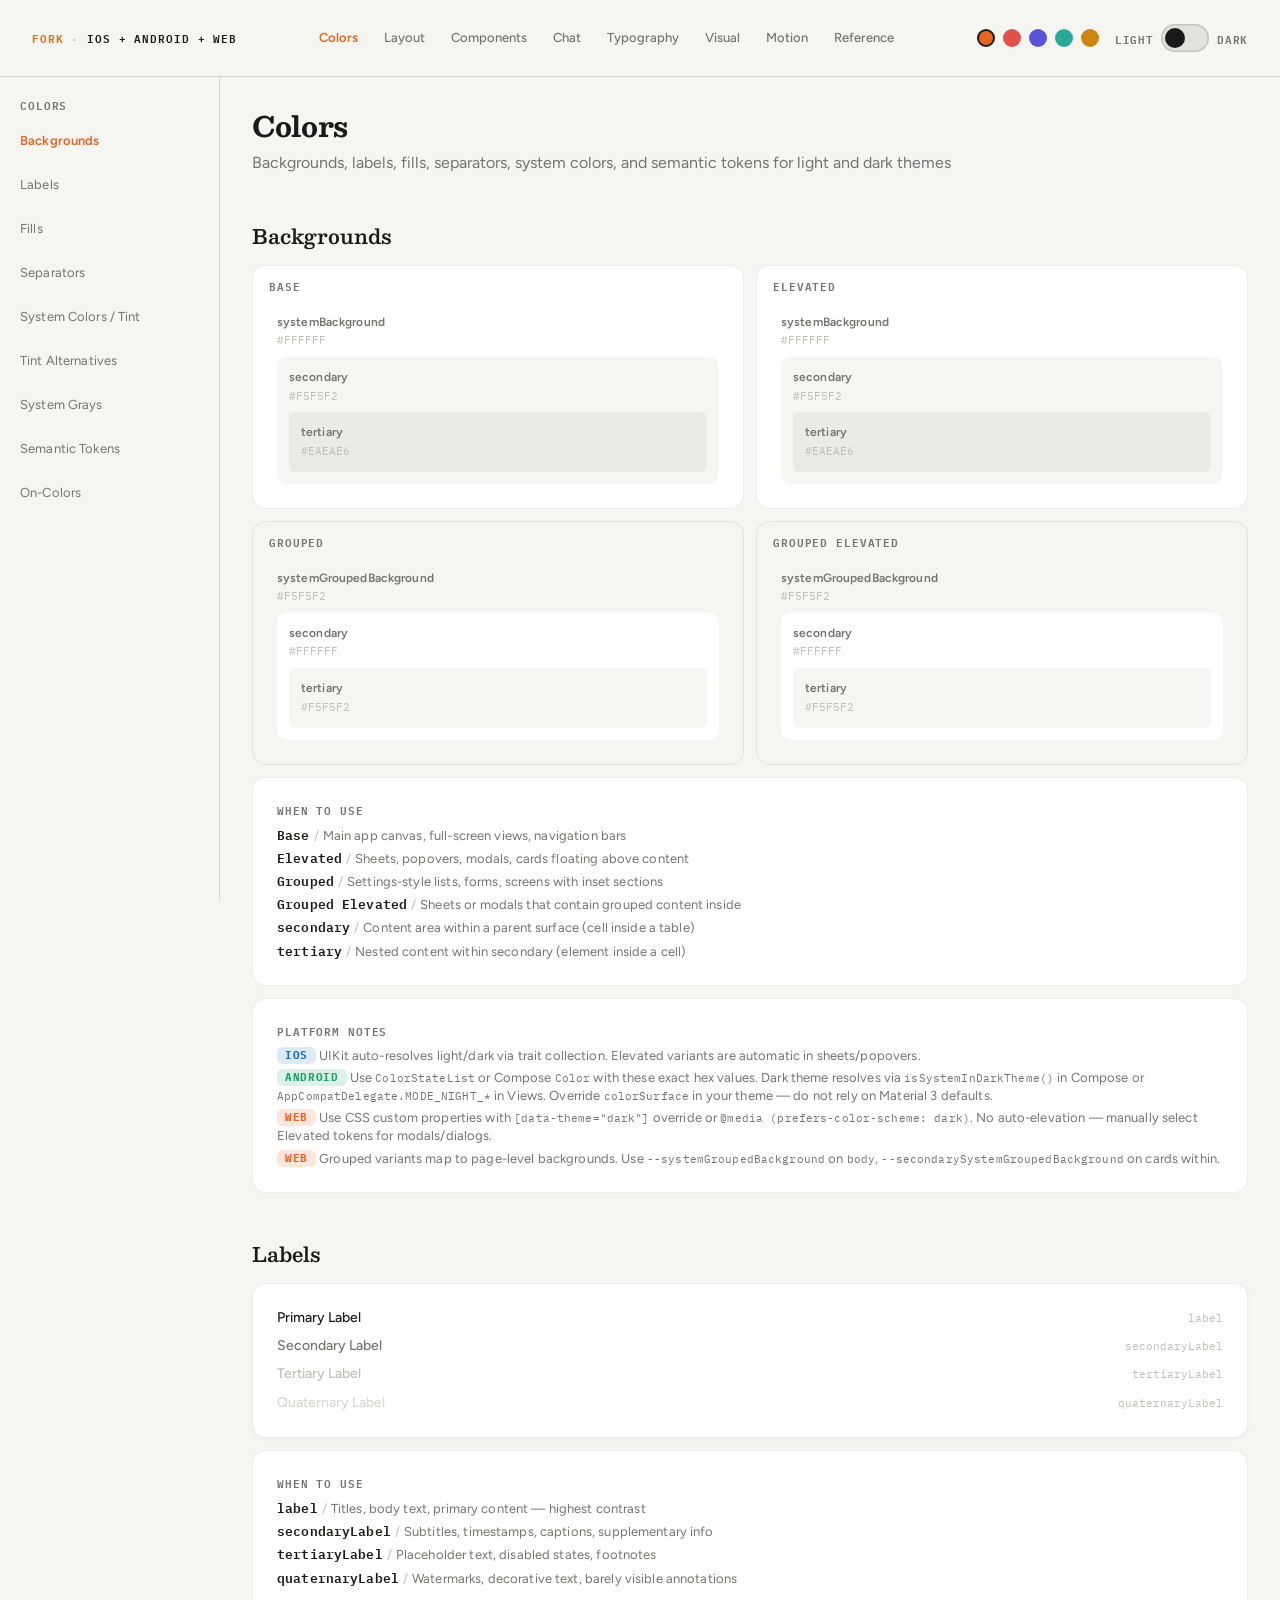
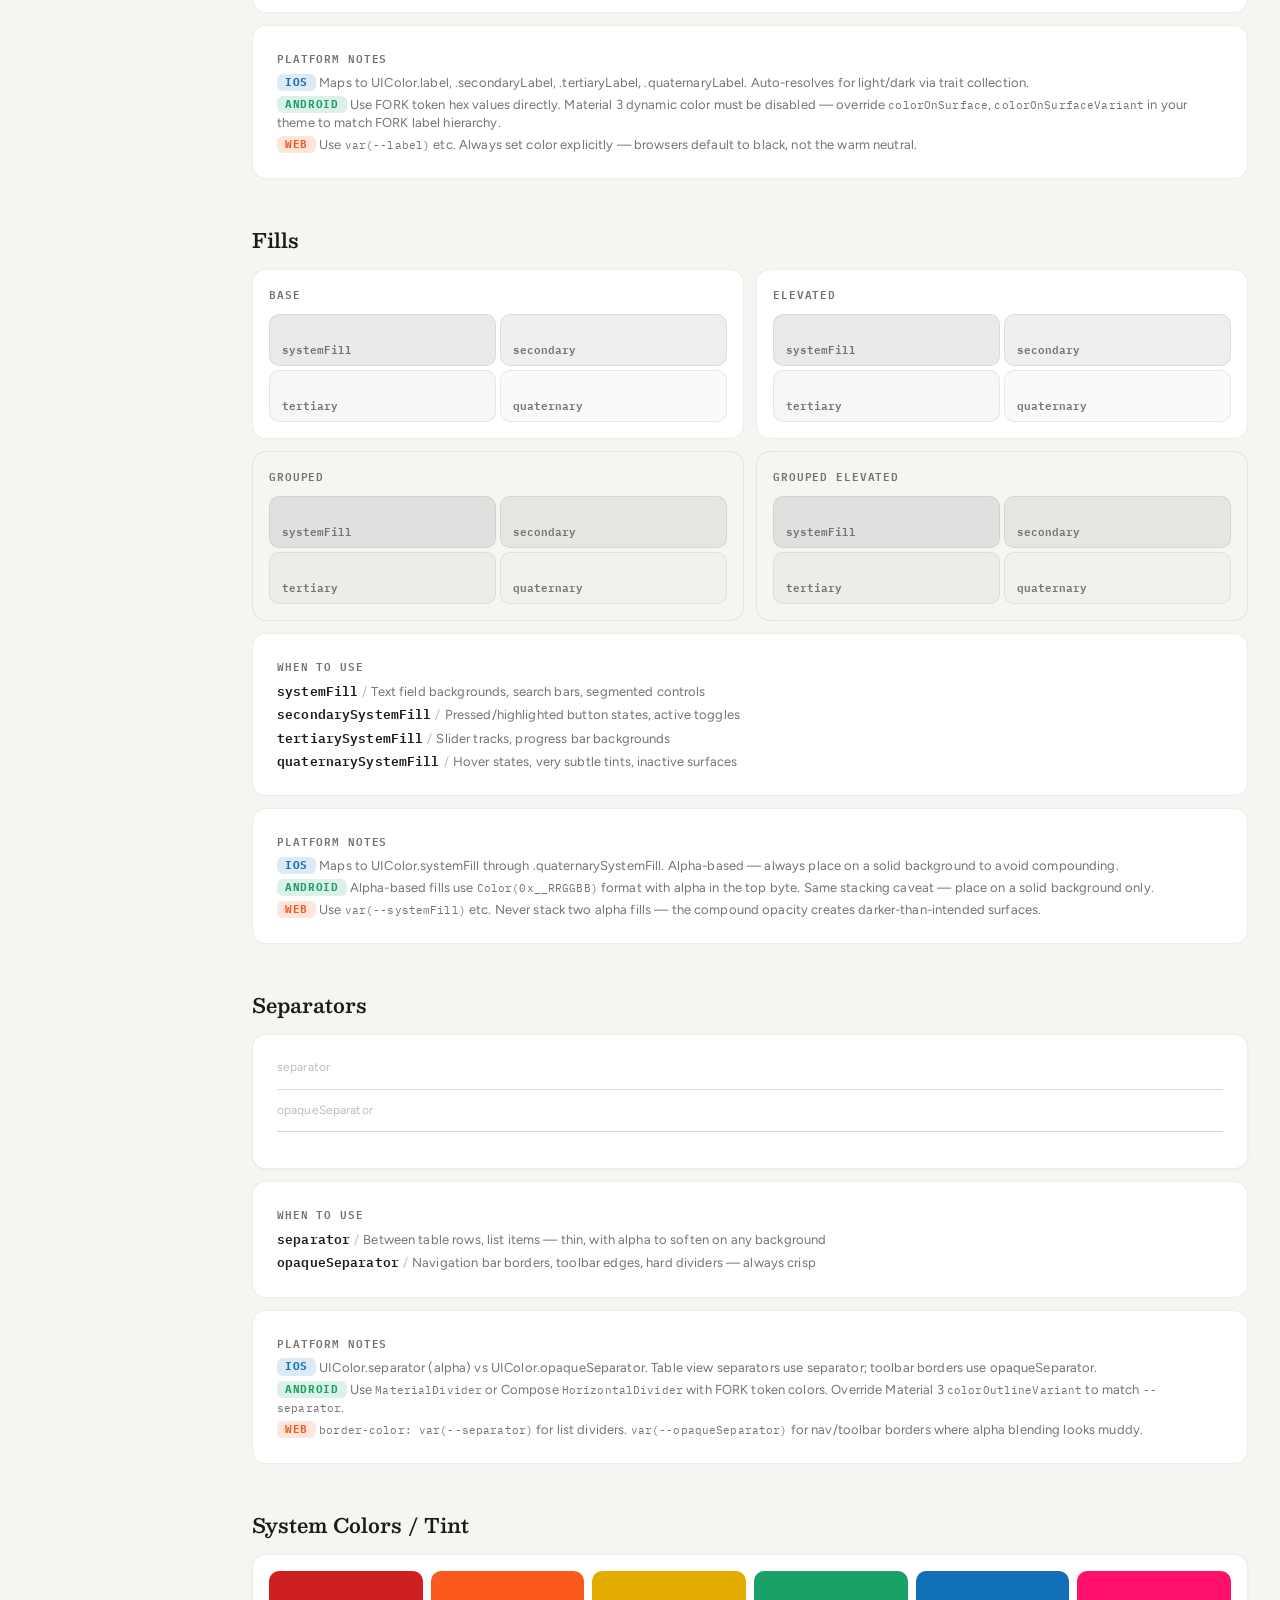
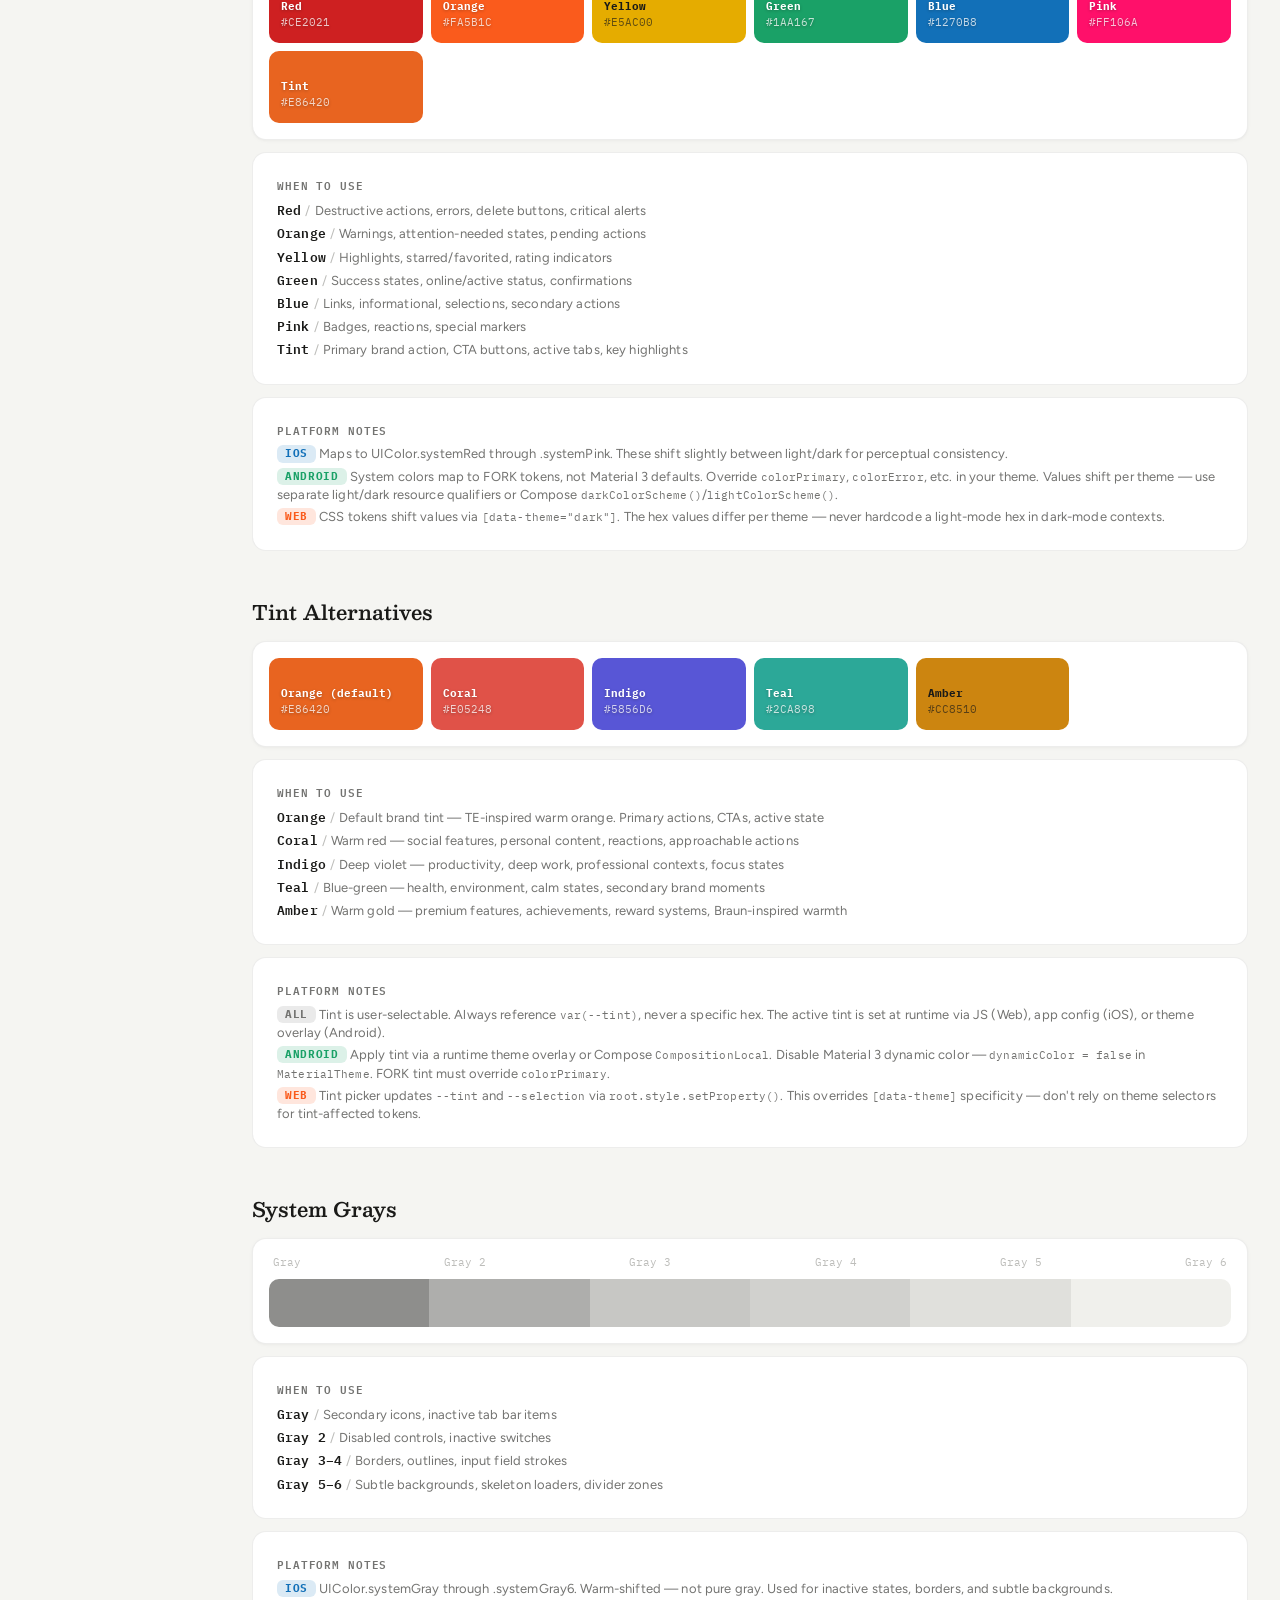
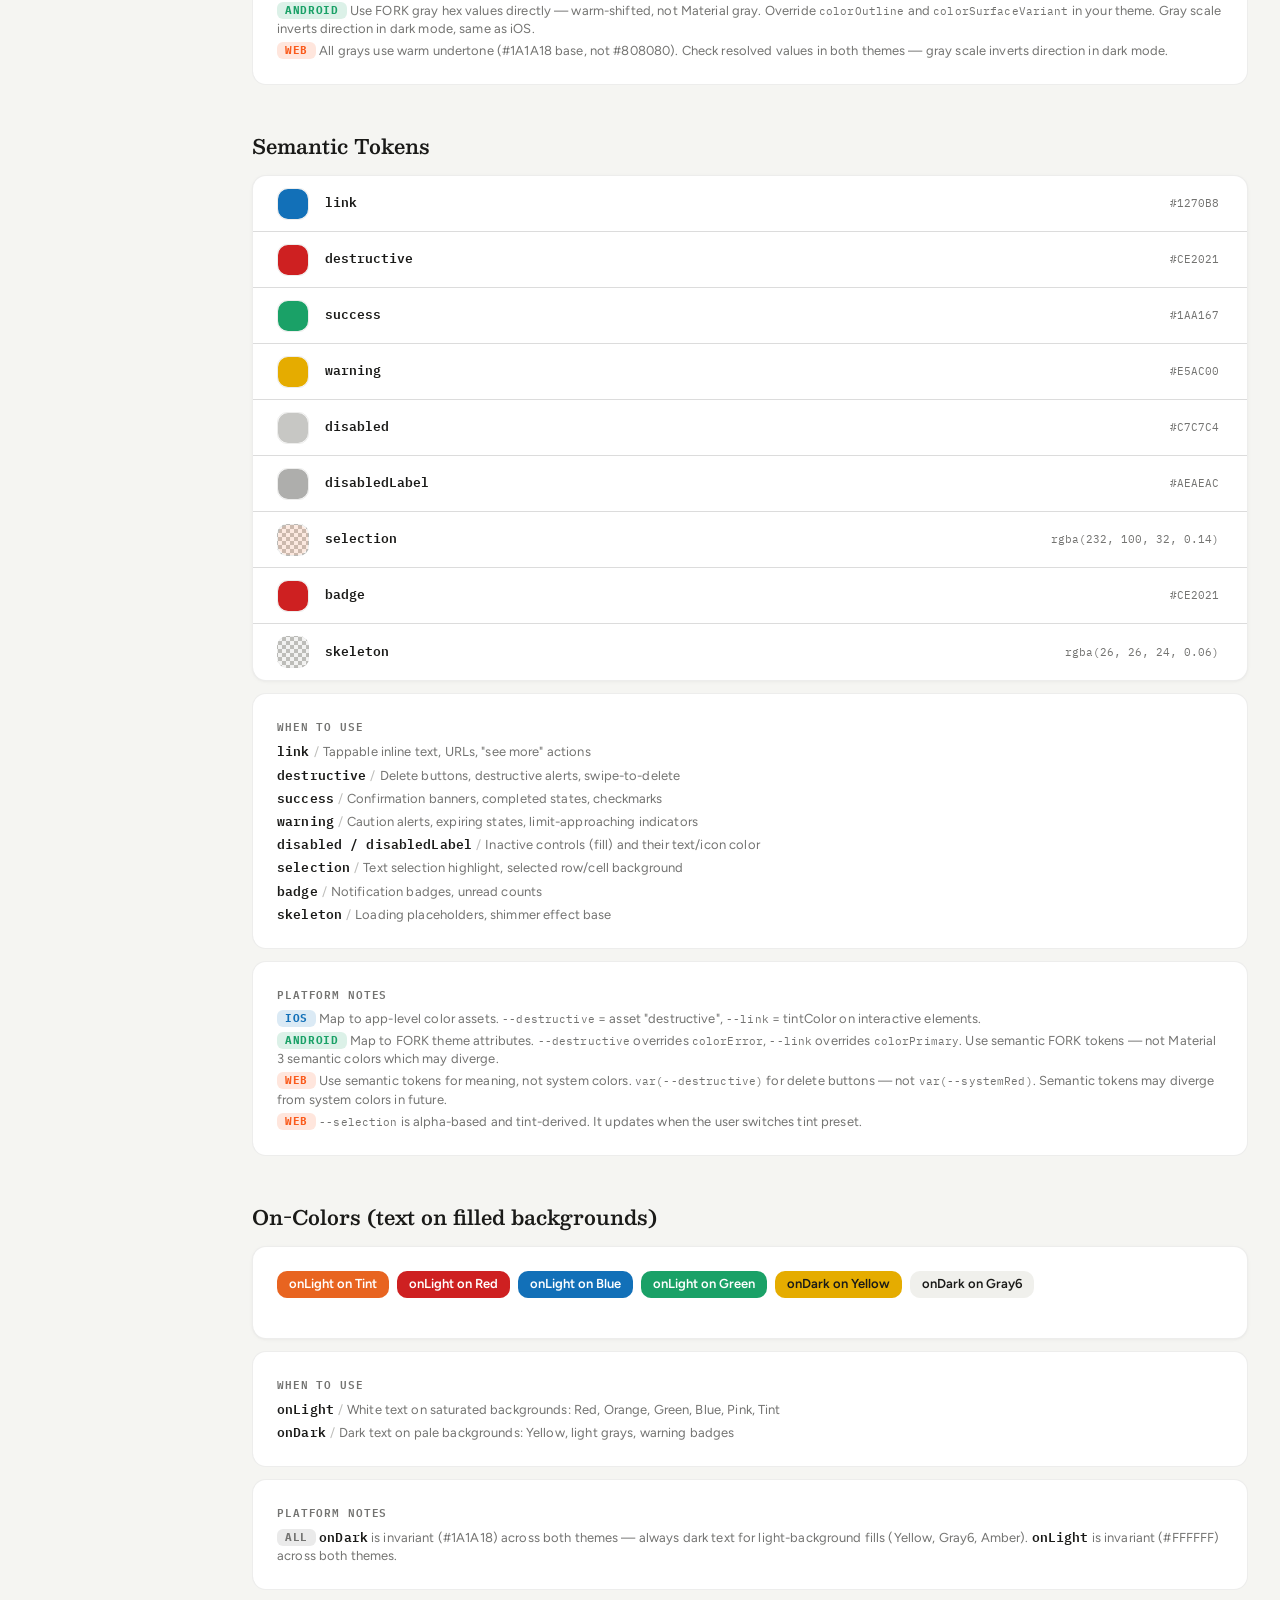
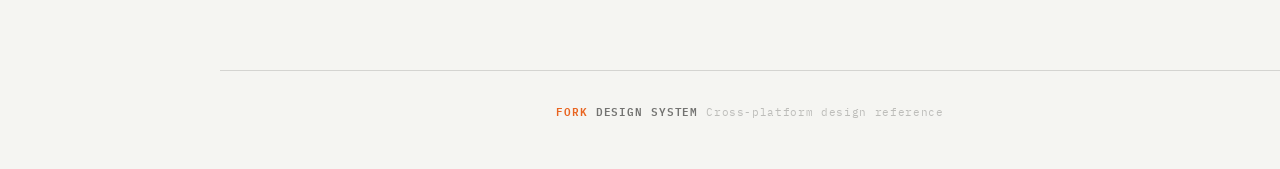
==== pages/colors.html @ ed12b9d3 "FORK Design System — initial commit with audit fixes Design system reference for iOS + Android + Web" ====
<!DOCTYPE html>
<html lang="en" data-theme="light">
<head>
<meta charset="UTF-8">
<meta name="viewport" content="width=device-width, initial-scale=1.0, viewport-fit=cover">
<title>Colors — FORK Design System</title>
<meta name="description" content="FORK design tokens: backgrounds, labels, fills, separators, system colors, tints, grays, semantic colors, and on-colors for iOS, Android, and Web.">
<meta name="theme-color" content="#F5F5F2" media="(prefers-color-scheme: light)">
<meta name="theme-color" content="#1A1A18" media="(prefers-color-scheme: dark)">
<link href="https://fonts.googleapis.com/css2?family=Besley:ital,wght@0,400..900;1,400..900&family=Figtree:ital,wght@0,300..700;1,300..700&family=IBM+Plex+Mono:wght@400;500;600;700&display=swap" rel="stylesheet">
<link rel="stylesheet" href="../styles.css">
<script>(function(){var t=localStorage.getItem('te-theme');if(!t){t=window.matchMedia('(prefers-color-scheme:dark)').matches?'dark':'light'}document.documentElement.setAttribute('data-theme',t)})()</script>
</head>
<body>

<a href="#main-content" class="skip-link">Skip to content</a>

<div class="header">
  <a href="../index.html" class="header-title"><span class="header-title-accent">FORK</span> <span class="header-dot">·</span> iOS + Android + Web</a>
  <nav class="top-nav" aria-label="Main navigation">
    <a class="top-nav-link active" href="colors.html" aria-current="page">Colors</a>
    <a class="top-nav-link" href="layout.html">Layout</a>
    <a class="top-nav-link" href="components.html">Components</a>
    <a class="top-nav-link" href="chat.html">Chat</a>
    <a class="top-nav-link" href="typography.html">Typography</a>
    <a class="top-nav-link" href="visual-direction.html">Visual</a>
    <a class="top-nav-link" href="motion.html">Motion</a>
    <a class="top-nav-link" href="reference.html">Reference</a>
  </nav>
  <div class="header-controls">
    <div class="tint-picker" id="tint-picker"></div>
    <button class="toggle" onclick="toggleTheme()" aria-label="Toggle theme">
      <span class="toggle-label">Light</span>
      <div class="toggle-track"></div>
      <span class="toggle-label">Dark</span>
    </button>
  </div>
</div>

<div class="page-layout">

<nav class="sidebar" id="sidebar" aria-label="Page sections">
  <div class="sidebar-group">
    <div class="sidebar-group-label">Colors</div>
    <a class="sidebar-link" href="#backgrounds">Backgrounds</a>
    <a class="sidebar-link" href="#labels">Labels</a>
    <a class="sidebar-link" href="#fills">Fills</a>
    <a class="sidebar-link" href="#separators">Separators</a>
    <a class="sidebar-link" href="#system-colors">System Colors / Tint</a>
    <a class="sidebar-link" href="#tint-alternatives">Tint Alternatives</a>
    <a class="sidebar-link" href="#system-grays">System Grays</a>
    <a class="sidebar-link" href="#semantic-tokens">Semantic Tokens</a>
    <a class="sidebar-link" href="#on-colors">On-Colors</a>
  </div>
</nav>

<div class="page-main">
<main class="container" id="main-content">

<h1 class="page-title">Colors</h1>
<p class="page-subtitle">Backgrounds, labels, fills, separators, system colors, and semantic tokens for light and dark themes</p>

  <!-- ════════════════════════════════════════ -->
  <!-- BACKGROUNDS                              -->
  <!-- ════════════════════════════════════════ -->
  <div class="section" id="backgrounds">
    <h2 class="section-title">Backgrounds</h2>
    <div class="context-grid">

      <!-- Base -->
      <div class="context-card" style="background: var(--systemBackground);">
        <div class="context-label">Base</div>
        <div class="context-layer" style="background: var(--systemBackground);">
          <div class="layer-label">systemBackground</div>
          <div class="layer-token" data-resolve="--systemBackground"></div>
          <div class="context-layer" style="background: var(--secondarySystemBackground);">
            <div class="layer-label">secondary</div>
            <div class="layer-token" data-resolve="--secondarySystemBackground"></div>
            <div class="context-layer" style="background: var(--tertiarySystemBackground);">
              <div class="layer-label">tertiary</div>
              <div class="layer-token" data-resolve="--tertiarySystemBackground"></div>
            </div>
          </div>
        </div>
      </div>

      <!-- Elevated -->
      <div class="context-card" style="background: var(--systemBackgroundElevated);">
        <div class="context-label">Elevated</div>
        <div class="context-layer" style="background: var(--systemBackgroundElevated);">
          <div class="layer-label">systemBackground</div>
          <div class="layer-token" data-resolve="--systemBackgroundElevated"></div>
          <div class="context-layer" style="background: var(--secondarySystemBackgroundElevated);">
            <div class="layer-label">secondary</div>
            <div class="layer-token" data-resolve="--secondarySystemBackgroundElevated"></div>
            <div class="context-layer" style="background: var(--tertiarySystemBackgroundElevated);">
              <div class="layer-label">tertiary</div>
              <div class="layer-token" data-resolve="--tertiarySystemBackgroundElevated"></div>
            </div>
          </div>
        </div>
      </div>

      <!-- Grouped -->
      <div class="context-card" style="background: var(--systemGroupedBackground);">
        <div class="context-label">Grouped</div>
        <div class="context-layer" style="background: var(--systemGroupedBackground);">
          <div class="layer-label">systemGroupedBackground</div>
          <div class="layer-token" data-resolve="--systemGroupedBackground"></div>
          <div class="context-layer" style="background: var(--secondarySystemGroupedBackground);">
            <div class="layer-label">secondary</div>
            <div class="layer-token" data-resolve="--secondarySystemGroupedBackground"></div>
            <div class="context-layer" style="background: var(--tertiarySystemGroupedBackground);">
              <div class="layer-label">tertiary</div>
              <div class="layer-token" data-resolve="--tertiarySystemGroupedBackground"></div>
            </div>
          </div>
        </div>
      </div>

      <!-- Grouped Elevated -->
      <div class="context-card" style="background: var(--systemGroupedBackgroundElevated);">
        <div class="context-label">Grouped Elevated</div>
        <div class="context-layer" style="background: var(--systemGroupedBackgroundElevated);">
          <div class="layer-label">systemGroupedBackground</div>
          <div class="layer-token" data-resolve="--systemGroupedBackgroundElevated"></div>
          <div class="context-layer" style="background: var(--secondarySystemGroupedBackgroundElevated);">
            <div class="layer-label">secondary</div>
            <div class="layer-token" data-resolve="--secondarySystemGroupedBackgroundElevated"></div>
            <div class="context-layer" style="background: var(--tertiarySystemGroupedBackgroundElevated);">
              <div class="layer-label">tertiary</div>
              <div class="layer-token" data-resolve="--tertiarySystemGroupedBackgroundElevated"></div>
            </div>
          </div>
        </div>
      </div>

    </div>
    <div class="usage">
      <div class="usage-title">When to use</div>
      <ul class="usage-list">
        <li><span class="token">Base</span><span class="dash">/</span>Main app canvas, full-screen views, navigation bars</li>
        <li><span class="token">Elevated</span><span class="dash">/</span>Sheets, popovers, modals, cards floating above content</li>
        <li><span class="token">Grouped</span><span class="dash">/</span>Settings-style lists, forms, screens with inset sections</li>
        <li><span class="token">Grouped Elevated</span><span class="dash">/</span>Sheets or modals that contain grouped content inside</li>
        <li><span class="token">secondary</span><span class="dash">/</span>Content area within a parent surface (cell inside a table)</li>
        <li><span class="token">tertiary</span><span class="dash">/</span>Nested content within secondary (element inside a cell)</li>
      </ul>
    </div>
    <div class="usage">
      <div class="usage-title">Platform notes</div>
      <ul class="usage-list">
        <li><span class="tag tag--ios">iOS</span> UIKit auto-resolves light/dark via trait collection. Elevated variants are automatic in sheets/popovers.</li>
        <li><span class="tag tag--android">Android</span> Use <code class="code-inline">ColorStateList</code> or Compose <code class="code-inline">Color</code> with these exact hex values. Dark theme resolves via <code class="code-inline">isSystemInDarkTheme()</code> in Compose or <code class="code-inline">AppCompatDelegate.MODE_NIGHT_*</code> in Views. Override <code class="code-inline">colorSurface</code> in your theme — do not rely on Material 3 defaults.</li>
        <li><span class="tag tag--web">Web</span> Use CSS custom properties with <code class="code-inline">[data-theme="dark"]</code> override or <code class="code-inline">@media (prefers-color-scheme: dark)</code>. No auto-elevation — manually select Elevated tokens for modals/dialogs.</li>
        <li><span class="tag tag--web">Web</span> Grouped variants map to page-level backgrounds. Use <code class="code-inline">--systemGroupedBackground</code> on <code class="code-inline">body</code>, <code class="code-inline">--secondarySystemGroupedBackground</code> on cards within.</li>
      </ul>
    </div>
  </div>

  <!-- ════════════════════════════════════════ -->
  <!-- LABELS                                   -->
  <!-- ════════════════════════════════════════ -->
  <div class="section" id="labels">
    <h2 class="section-title">Labels</h2>
    <div class="card">
      <div class="label-preview" style="background: var(--systemBackground);">
        <div class="label-sample">
          <span class="label-sample-text" style="color: var(--label);">Primary Label</span>
          <span class="label-sample-name">label</span>
        </div>
        <div class="label-sample">
          <span class="label-sample-text" style="color: var(--secondaryLabel);">Secondary Label</span>
          <span class="label-sample-name">secondaryLabel</span>
        </div>
        <div class="label-sample">
          <span class="label-sample-text" style="color: var(--tertiaryLabel);">Tertiary Label</span>
          <span class="label-sample-name">tertiaryLabel</span>
        </div>
        <div class="label-sample">
          <span class="label-sample-text" style="color: var(--quaternaryLabel);">Quaternary Label</span>
          <span class="label-sample-name">quaternaryLabel</span>
        </div>
      </div>
    </div>
    <div class="usage">
      <div class="usage-title">When to use</div>
      <ul class="usage-list">
        <li><span class="token">label</span><span class="dash">/</span>Titles, body text, primary content — highest contrast</li>
        <li><span class="token">secondaryLabel</span><span class="dash">/</span>Subtitles, timestamps, captions, supplementary info</li>
        <li><span class="token">tertiaryLabel</span><span class="dash">/</span>Placeholder text, disabled states, footnotes</li>
        <li><span class="token">quaternaryLabel</span><span class="dash">/</span>Watermarks, decorative text, barely visible annotations</li>
      </ul>
    </div>
    <div class="usage">
      <div class="usage-title">Platform notes</div>
      <ul class="usage-list">
        <li><span class="tag tag--ios">iOS</span> Maps to UIColor.label, .secondaryLabel, .tertiaryLabel, .quaternaryLabel. Auto-resolves for light/dark via trait collection.</li>
        <li><span class="tag tag--android">Android</span> Use FORK token hex values directly. Material 3 dynamic color must be disabled — override <code class="code-inline">colorOnSurface</code>, <code class="code-inline">colorOnSurfaceVariant</code> in your theme to match FORK label hierarchy.</li>
        <li><span class="tag tag--web">Web</span> Use <code class="code-inline">var(--label)</code> etc. Always set color explicitly — browsers default to black, not the warm neutral.</li>
      </ul>
    </div>
  </div>

  <!-- ════════════════════════════════════════ -->
  <!-- FILLS                                    -->
  <!-- ════════════════════════════════════════ -->
  <div class="section" id="fills">
    <h2 class="section-title">Fills</h2>
    <div class="fills-contexts">

      <!-- Base -->
      <div class="fills-context-card" style="background: var(--systemBackground);">
        <div class="fills-context-label">Base</div>
        <div class="fill-grid">
          <div class="fill-chip" style="background: var(--systemFill);"><div class="fill-chip-name">systemFill</div></div>
          <div class="fill-chip" style="background: var(--secondarySystemFill);"><div class="fill-chip-name">secondary</div></div>
          <div class="fill-chip" style="background: var(--tertiarySystemFill);"><div class="fill-chip-name">tertiary</div></div>
          <div class="fill-chip" style="background: var(--quaternarySystemFill);"><div class="fill-chip-name">quaternary</div></div>
        </div>
      </div>

      <!-- Elevated -->
      <div class="fills-context-card" style="background: var(--systemBackgroundElevated);">
        <div class="fills-context-label">Elevated</div>
        <div class="fill-grid">
          <div class="fill-chip" style="background: var(--systemFill);"><div class="fill-chip-name">systemFill</div></div>
          <div class="fill-chip" style="background: var(--secondarySystemFill);"><div class="fill-chip-name">secondary</div></div>
          <div class="fill-chip" style="background: var(--tertiarySystemFill);"><div class="fill-chip-name">tertiary</div></div>
          <div class="fill-chip" style="background: var(--quaternarySystemFill);"><div class="fill-chip-name">quaternary</div></div>
        </div>
      </div>

      <!-- Grouped -->
      <div class="fills-context-card" style="background: var(--systemGroupedBackground);">
        <div class="fills-context-label">Grouped</div>
        <div class="fill-grid">
          <div class="fill-chip" style="background: var(--systemFill);"><div class="fill-chip-name">systemFill</div></div>
          <div class="fill-chip" style="background: var(--secondarySystemFill);"><div class="fill-chip-name">secondary</div></div>
          <div class="fill-chip" style="background: var(--tertiarySystemFill);"><div class="fill-chip-name">tertiary</div></div>
          <div class="fill-chip" style="background: var(--quaternarySystemFill);"><div class="fill-chip-name">quaternary</div></div>
        </div>
      </div>

      <!-- Grouped Elevated -->
      <div class="fills-context-card" style="background: var(--systemGroupedBackgroundElevated);">
        <div class="fills-context-label">Grouped Elevated</div>
        <div class="fill-grid">
          <div class="fill-chip" style="background: var(--systemFill);"><div class="fill-chip-name">systemFill</div></div>
          <div class="fill-chip" style="background: var(--secondarySystemFill);"><div class="fill-chip-name">secondary</div></div>
          <div class="fill-chip" style="background: var(--tertiarySystemFill);"><div class="fill-chip-name">tertiary</div></div>
          <div class="fill-chip" style="background: var(--quaternarySystemFill);"><div class="fill-chip-name">quaternary</div></div>
        </div>
      </div>

    </div>
    <div class="usage">
      <div class="usage-title">When to use</div>
      <ul class="usage-list">
        <li><span class="token">systemFill</span><span class="dash">/</span>Text field backgrounds, search bars, segmented controls</li>
        <li><span class="token">secondarySystemFill</span><span class="dash">/</span>Pressed/highlighted button states, active toggles</li>
        <li><span class="token">tertiarySystemFill</span><span class="dash">/</span>Slider tracks, progress bar backgrounds</li>
        <li><span class="token">quaternarySystemFill</span><span class="dash">/</span>Hover states, very subtle tints, inactive surfaces</li>
      </ul>
    </div>
    <div class="usage">
      <div class="usage-title">Platform notes</div>
      <ul class="usage-list">
        <li><span class="tag tag--ios">iOS</span> Maps to UIColor.systemFill through .quaternarySystemFill. Alpha-based — always place on a solid background to avoid compounding.</li>
        <li><span class="tag tag--android">Android</span> Alpha-based fills use <code class="code-inline">Color(0x__RRGGBB)</code> format with alpha in the top byte. Same stacking caveat — place on a solid background only.</li>
        <li><span class="tag tag--web">Web</span> Use <code class="code-inline">var(--systemFill)</code> etc. Never stack two alpha fills — the compound opacity creates darker-than-intended surfaces.</li>
      </ul>
    </div>
  </div>

  <!-- ════════════════════════════════════════ -->
  <!-- SEPARATORS                               -->
  <!-- ════════════════════════════════════════ -->
  <div class="section" id="separators">
    <h2 class="section-title">Separators</h2>
    <div class="card">
      <div class="separator-preview" style="background: var(--systemBackground);">
        <div class="sep-label">separator</div>
        <hr class="sep-line" style="border-top-color: var(--separator);">
        <div class="sep-label" style="margin-top: var(--space12);">opaqueSeparator</div>
        <hr class="sep-line" style="border-top-color: var(--opaqueSeparator);">
      </div>
    </div>
    <div class="usage">
      <div class="usage-title">When to use</div>
      <ul class="usage-list">
        <li><span class="token">separator</span><span class="dash">/</span>Between table rows, list items — thin, with alpha to soften on any background</li>
        <li><span class="token">opaqueSeparator</span><span class="dash">/</span>Navigation bar borders, toolbar edges, hard dividers — always crisp</li>
      </ul>
    </div>
    <div class="usage">
      <div class="usage-title">Platform notes</div>
      <ul class="usage-list">
        <li><span class="tag tag--ios">iOS</span> UIColor.separator (alpha) vs UIColor.opaqueSeparator. Table view separators use separator; toolbar borders use opaqueSeparator.</li>
        <li><span class="tag tag--android">Android</span> Use <code class="code-inline">MaterialDivider</code> or Compose <code class="code-inline">HorizontalDivider</code> with FORK token colors. Override Material 3 <code class="code-inline">colorOutlineVariant</code> to match <code class="code-inline">--separator</code>.</li>
        <li><span class="tag tag--web">Web</span> <code class="code-inline">border-color: var(--separator)</code> for list dividers. <code class="code-inline">var(--opaqueSeparator)</code> for nav/toolbar borders where alpha blending looks muddy.</li>
      </ul>
    </div>
  </div>

  <!-- ════════════════════════════════════════ -->
  <!-- SYSTEM COLORS                            -->
  <!-- ════════════════════════════════════════ -->
  <div class="section" id="system-colors">
    <h2 class="section-title">System Colors / Tint</h2>
    <div class="card">
      <div class="color-grid">
        <div class="color-chip" style="background: var(--systemRed);" onclick="copyColor(this, '--systemRed')" tabindex="0" role="button" aria-label="Copy systemRed">
          <div class="color-chip-name">Red</div>
          <div class="color-chip-hex" data-resolve="--systemRed"></div>
        </div>
        <div class="color-chip" style="background: var(--systemOrange);" onclick="copyColor(this, '--systemOrange')" tabindex="0" role="button" aria-label="Copy systemOrange">
          <div class="color-chip-name">Orange</div>
          <div class="color-chip-hex" data-resolve="--systemOrange"></div>
        </div>
        <div class="color-chip color-chip--light-bg" style="background: var(--systemYellow);" onclick="copyColor(this, '--systemYellow')" tabindex="0" role="button" aria-label="Copy systemYellow">
          <div class="color-chip-name">Yellow</div>
          <div class="color-chip-hex" data-resolve="--systemYellow"></div>
        </div>
        <div class="color-chip" style="background: var(--systemGreen);" onclick="copyColor(this, '--systemGreen')" tabindex="0" role="button" aria-label="Copy systemGreen">
          <div class="color-chip-name">Green</div>
          <div class="color-chip-hex" data-resolve="--systemGreen"></div>
        </div>
        <div class="color-chip" style="background: var(--systemBlue);" onclick="copyColor(this, '--systemBlue')" tabindex="0" role="button" aria-label="Copy systemBlue">
          <div class="color-chip-name">Blue</div>
          <div class="color-chip-hex" data-resolve="--systemBlue"></div>
        </div>
        <div class="color-chip" style="background: var(--systemPink);" onclick="copyColor(this, '--systemPink')" tabindex="0" role="button" aria-label="Copy systemPink">
          <div class="color-chip-name">Pink</div>
          <div class="color-chip-hex" data-resolve="--systemPink"></div>
        </div>
        <div class="color-chip" style="background: var(--tint);" onclick="copyColor(this, '--tint')" tabindex="0" role="button" aria-label="Copy tint">
          <div class="color-chip-name">Tint</div>
          <div class="color-chip-hex" data-resolve="--tint"></div>
        </div>
      </div>
    </div>
    <div class="usage">
      <div class="usage-title">When to use</div>
      <ul class="usage-list">
        <li><span class="token">Red</span><span class="dash">/</span>Destructive actions, errors, delete buttons, critical alerts</li>
        <li><span class="token">Orange</span><span class="dash">/</span>Warnings, attention-needed states, pending actions</li>
        <li><span class="token">Yellow</span><span class="dash">/</span>Highlights, starred/favorited, rating indicators</li>
        <li><span class="token">Green</span><span class="dash">/</span>Success states, online/active status, confirmations</li>
        <li><span class="token">Blue</span><span class="dash">/</span>Links, informational, selections, secondary actions</li>
        <li><span class="token">Pink</span><span class="dash">/</span>Badges, reactions, special markers</li>
        <li><span class="token">Tint</span><span class="dash">/</span>Primary brand action, CTA buttons, active tabs, key highlights</li>
      </ul>
    </div>
    <div class="usage">
      <div class="usage-title">Platform notes</div>
      <ul class="usage-list">
        <li><span class="tag tag--ios">iOS</span> Maps to UIColor.systemRed through .systemPink. These shift slightly between light/dark for perceptual consistency.</li>
        <li><span class="tag tag--android">Android</span> System colors map to FORK tokens, not Material 3 defaults. Override <code class="code-inline">colorPrimary</code>, <code class="code-inline">colorError</code>, etc. in your theme. Values shift per theme — use separate light/dark resource qualifiers or Compose <code class="code-inline">darkColorScheme()</code>/<code class="code-inline">lightColorScheme()</code>.</li>
        <li><span class="tag tag--web">Web</span> CSS tokens shift values via <code class="code-inline">[data-theme="dark"]</code>. The hex values differ per theme — never hardcode a light-mode hex in dark-mode contexts.</li>
      </ul>
    </div>
  </div>

  <!-- ════════════════════════════════════════ -->
  <!-- TINT ALTERNATIVES                         -->
  <!-- ════════════════════════════════════════ -->
  <div class="section" id="tint-alternatives">
    <h2 class="section-title">Tint Alternatives</h2>
    <div class="card">
      <div class="color-grid">
        <div class="color-chip" style="background: var(--tint);" onclick="copyColor(this, '--tint')" tabindex="0" role="button" aria-label="Copy tint">
          <div class="color-chip-name">Orange (default)</div>
          <div class="color-chip-hex" data-resolve="--tint"></div>
        </div>
        <div class="color-chip" style="background: var(--tintCoral);" onclick="copyColor(this, '--tintCoral')" tabindex="0" role="button" aria-label="Copy tintCoral">
          <div class="color-chip-name">Coral</div>
          <div class="color-chip-hex" data-resolve="--tintCoral"></div>
        </div>
        <div class="color-chip" style="background: var(--tintIndigo);" onclick="copyColor(this, '--tintIndigo')" tabindex="0" role="button" aria-label="Copy tintIndigo">
          <div class="color-chip-name">Indigo</div>
          <div class="color-chip-hex" data-resolve="--tintIndigo"></div>
        </div>
        <div class="color-chip" style="background: var(--tintTeal);" onclick="copyColor(this, '--tintTeal')" tabindex="0" role="button" aria-label="Copy tintTeal">
          <div class="color-chip-name">Teal</div>
          <div class="color-chip-hex" data-resolve="--tintTeal"></div>
        </div>
        <div class="color-chip color-chip--light-bg" style="background: var(--tintAmber);" onclick="copyColor(this, '--tintAmber')" tabindex="0" role="button" aria-label="Copy tintAmber">
          <div class="color-chip-name">Amber</div>
          <div class="color-chip-hex" data-resolve="--tintAmber"></div>
        </div>
      </div>
    </div>
    <div class="usage">
      <div class="usage-title">When to use</div>
      <ul class="usage-list">
        <li><span class="token">Orange</span><span class="dash">/</span>Default brand tint — TE-inspired warm orange. Primary actions, CTAs, active state</li>
        <li><span class="token">Coral</span><span class="dash">/</span>Warm red — social features, personal content, reactions, approachable actions</li>
        <li><span class="token">Indigo</span><span class="dash">/</span>Deep violet — productivity, deep work, professional contexts, focus states</li>
        <li><span class="token">Teal</span><span class="dash">/</span>Blue-green — health, environment, calm states, secondary brand moments</li>
        <li><span class="token">Amber</span><span class="dash">/</span>Warm gold — premium features, achievements, reward systems, Braun-inspired warmth</li>
      </ul>
    </div>
    <div class="usage">
      <div class="usage-title">Platform notes</div>
      <ul class="usage-list">
        <li><span class="tag tag--all">All</span> Tint is user-selectable. Always reference <code class="code-inline">var(--tint)</code>, never a specific hex. The active tint is set at runtime via JS (Web), app config (iOS), or theme overlay (Android).</li>
        <li><span class="tag tag--android">Android</span> Apply tint via a runtime theme overlay or Compose <code class="code-inline">CompositionLocal</code>. Disable Material 3 dynamic color — <code class="code-inline">dynamicColor = false</code> in <code class="code-inline">MaterialTheme</code>. FORK tint must override <code class="code-inline">colorPrimary</code>.</li>
        <li><span class="tag tag--web">Web</span> Tint picker updates <code class="code-inline">--tint</code> and <code class="code-inline">--selection</code> via <code class="code-inline">root.style.setProperty()</code>. This overrides <code class="code-inline">[data-theme]</code> specificity — don't rely on theme selectors for tint-affected tokens.</li>
      </ul>
    </div>
  </div>

  <!-- ════════════════════════════════════════ -->
  <!-- GRAYS                                    -->
  <!-- ════════════════════════════════════════ -->
  <div class="section" id="system-grays">
    <h2 class="section-title">System Grays</h2>
    <div class="card">
      <div class="gray-labels">
        <span>Gray</span><span>Gray 2</span><span>Gray 3</span><span>Gray 4</span><span>Gray 5</span><span>Gray 6</span>
      </div>
      <div class="gray-strip">
        <div class="gray-strip-cell" style="background: var(--systemGray);" onclick="copyColor(this, '--systemGray')" tabindex="0" role="button" aria-label="Copy systemGray"><span data-resolve="--systemGray"></span></div>
        <div class="gray-strip-cell" style="background: var(--systemGray2);" onclick="copyColor(this, '--systemGray2')" tabindex="0" role="button" aria-label="Copy systemGray2"><span data-resolve="--systemGray2"></span></div>
        <div class="gray-strip-cell" style="background: var(--systemGray3);" onclick="copyColor(this, '--systemGray3')" tabindex="0" role="button" aria-label="Copy systemGray3"><span data-resolve="--systemGray3"></span></div>
        <div class="gray-strip-cell" style="background: var(--systemGray4);" onclick="copyColor(this, '--systemGray4')" tabindex="0" role="button" aria-label="Copy systemGray4"><span data-resolve="--systemGray4"></span></div>
        <div class="gray-strip-cell" style="background: var(--systemGray5);" onclick="copyColor(this, '--systemGray5')" tabindex="0" role="button" aria-label="Copy systemGray5"><span data-resolve="--systemGray5"></span></div>
        <div class="gray-strip-cell" style="background: var(--systemGray6);" onclick="copyColor(this, '--systemGray6')" tabindex="0" role="button" aria-label="Copy systemGray6"><span data-resolve="--systemGray6"></span></div>
      </div>
    </div>
    <div class="usage">
      <div class="usage-title">When to use</div>
      <ul class="usage-list">
        <li><span class="token">Gray</span><span class="dash">/</span>Secondary icons, inactive tab bar items</li>
        <li><span class="token">Gray 2</span><span class="dash">/</span>Disabled controls, inactive switches</li>
        <li><span class="token">Gray 3–4</span><span class="dash">/</span>Borders, outlines, input field strokes</li>
        <li><span class="token">Gray 5–6</span><span class="dash">/</span>Subtle backgrounds, skeleton loaders, divider zones</li>
      </ul>
    </div>
    <div class="usage">
      <div class="usage-title">Platform notes</div>
      <ul class="usage-list">
        <li><span class="tag tag--ios">iOS</span> UIColor.systemGray through .systemGray6. Warm-shifted — not pure gray. Used for inactive states, borders, and subtle backgrounds.</li>
        <li><span class="tag tag--android">Android</span> Use FORK gray hex values directly — warm-shifted, not Material gray. Override <code class="code-inline">colorOutline</code> and <code class="code-inline">colorSurfaceVariant</code> in your theme. Gray scale inverts direction in dark mode, same as iOS.</li>
        <li><span class="tag tag--web">Web</span> All grays use warm undertone (#1A1A18 base, not #808080). Check resolved values in both themes — gray scale inverts direction in dark mode.</li>
      </ul>
    </div>
  </div>

  <!-- ════════════════════════════════════════ -->
  <!-- SEMANTIC TOKENS                            -->
  <!-- ════════════════════════════════════════ -->
  <div class="section" id="semantic-tokens">
    <h2 class="section-title">Semantic Tokens</h2>
    <div class="card">
      <div class="swatch-row" onclick="copyColor(this, '--link')" tabindex="0" role="button" aria-label="Copy link">
        <div class="swatch-color"><div class="inner" style="background: var(--link);"></div></div>
        <div class="swatch-info"><span class="swatch-name">link</span><span class="swatch-value" data-resolve="--link"></span></div>
      </div>
      <div class="swatch-row" onclick="copyColor(this, '--destructive')" tabindex="0" role="button" aria-label="Copy destructive">
        <div class="swatch-color"><div class="inner" style="background: var(--destructive);"></div></div>
        <div class="swatch-info"><span class="swatch-name">destructive</span><span class="swatch-value" data-resolve="--destructive"></span></div>
      </div>
      <div class="swatch-row" onclick="copyColor(this, '--success')" tabindex="0" role="button" aria-label="Copy success">
        <div class="swatch-color"><div class="inner" style="background: var(--success);"></div></div>
        <div class="swatch-info"><span class="swatch-name">success</span><span class="swatch-value" data-resolve="--success"></span></div>
      </div>
      <div class="swatch-row" onclick="copyColor(this, '--warning')" tabindex="0" role="button" aria-label="Copy warning">
        <div class="swatch-color"><div class="inner" style="background: var(--warning);"></div></div>
        <div class="swatch-info"><span class="swatch-name">warning</span><span class="swatch-value" data-resolve="--warning"></span></div>
      </div>
      <div class="swatch-row" onclick="copyColor(this, '--disabled')" tabindex="0" role="button" aria-label="Copy disabled">
        <div class="swatch-color"><div class="inner" style="background: var(--disabled);"></div></div>
        <div class="swatch-info"><span class="swatch-name">disabled</span><span class="swatch-value" data-resolve="--disabled"></span></div>
      </div>
      <div class="swatch-row" onclick="copyColor(this, '--disabledLabel')" tabindex="0" role="button" aria-label="Copy disabledLabel">
        <div class="swatch-color"><div class="inner" style="background: var(--disabledLabel);"></div></div>
        <div class="swatch-info"><span class="swatch-name">disabledLabel</span><span class="swatch-value" data-resolve="--disabledLabel"></span></div>
      </div>
      <div class="swatch-row" onclick="copyColor(this, '--selection')" tabindex="0" role="button" aria-label="Copy selection">
        <div class="swatch-color checkerboard"><div class="inner" style="background: var(--selection);"></div></div>
        <div class="swatch-info"><span class="swatch-name">selection</span><span class="swatch-value" data-resolve="--selection"></span></div>
      </div>
      <div class="swatch-row" onclick="copyColor(this, '--badge')" tabindex="0" role="button" aria-label="Copy badge">
        <div class="swatch-color"><div class="inner" style="background: var(--badge);"></div></div>
        <div class="swatch-info"><span class="swatch-name">badge</span><span class="swatch-value" data-resolve="--badge"></span></div>
      </div>
      <div class="swatch-row" onclick="copyColor(this, '--skeleton')" tabindex="0" role="button" aria-label="Copy skeleton">
        <div class="swatch-color checkerboard"><div class="inner" style="background: var(--skeleton);"></div></div>
        <div class="swatch-info"><span class="swatch-name">skeleton</span><span class="swatch-value" data-resolve="--skeleton"></span></div>
      </div>
    </div>
    <div class="usage">
      <div class="usage-title">When to use</div>
      <ul class="usage-list">
        <li><span class="token">link</span><span class="dash">/</span>Tappable inline text, URLs, "see more" actions</li>
        <li><span class="token">destructive</span><span class="dash">/</span>Delete buttons, destructive alerts, swipe-to-delete</li>
        <li><span class="token">success</span><span class="dash">/</span>Confirmation banners, completed states, checkmarks</li>
        <li><span class="token">warning</span><span class="dash">/</span>Caution alerts, expiring states, limit-approaching indicators</li>
        <li><span class="token">disabled / disabledLabel</span><span class="dash">/</span>Inactive controls (fill) and their text/icon color</li>
        <li><span class="token">selection</span><span class="dash">/</span>Text selection highlight, selected row/cell background</li>
        <li><span class="token">badge</span><span class="dash">/</span>Notification badges, unread counts</li>
        <li><span class="token">skeleton</span><span class="dash">/</span>Loading placeholders, shimmer effect base</li>
      </ul>
    </div>
    <div class="usage">
      <div class="usage-title">Platform notes</div>
      <ul class="usage-list">
        <li><span class="tag tag--ios">iOS</span> Map to app-level color assets. <code class="code-inline">--destructive</code> = asset "destructive", <code class="code-inline">--link</code> = tintColor on interactive elements.</li>
        <li><span class="tag tag--android">Android</span> Map to FORK theme attributes. <code class="code-inline">--destructive</code> overrides <code class="code-inline">colorError</code>, <code class="code-inline">--link</code> overrides <code class="code-inline">colorPrimary</code>. Use semantic FORK tokens — not Material 3 semantic colors which may diverge.</li>
        <li><span class="tag tag--web">Web</span> Use semantic tokens for meaning, not system colors. <code class="code-inline">var(--destructive)</code> for delete buttons — not <code class="code-inline">var(--systemRed)</code>. Semantic tokens may diverge from system colors in future.</li>
        <li><span class="tag tag--web">Web</span> <code class="code-inline">--selection</code> is alpha-based and tint-derived. It updates when the user switches tint preset.</li>
      </ul>
    </div>
  </div>

  <!-- ════════════════════════════════════════ -->
  <!-- ON-COLORS                                 -->
  <!-- ════════════════════════════════════════ -->
  <div class="section" id="on-colors">
    <h2 class="section-title">On-Colors (text on filled backgrounds)</h2>
    <div class="card card--padded">
      <div class="on-color-grid">
        <div class="on-color-chip" style="background: var(--tint); color: var(--onLight);">onLight on Tint</div>
        <div class="on-color-chip" style="background: var(--systemRed); color: var(--onLight);">onLight on Red</div>
        <div class="on-color-chip" style="background: var(--systemBlue); color: var(--onLight);">onLight on Blue</div>
        <div class="on-color-chip" style="background: var(--systemGreen); color: var(--onLight);">onLight on Green</div>
        <div class="on-color-chip" style="background: var(--systemYellow); color: var(--onDark);">onDark on Yellow</div>
        <div class="on-color-chip" style="background: var(--systemGray6); color: var(--onDark);">onDark on Gray6</div>
      </div>
    </div>
    <div class="usage">
      <div class="usage-title">When to use</div>
      <ul class="usage-list">
        <li><span class="token">onLight</span><span class="dash">/</span>White text on saturated backgrounds: Red, Orange, Green, Blue, Pink, Tint</li>
        <li><span class="token">onDark</span><span class="dash">/</span>Dark text on pale backgrounds: Yellow, light grays, warning badges</li>
      </ul>
    </div>
    <div class="usage">
      <div class="usage-title">Platform notes</div>
      <ul class="usage-list">
        <li><span class="tag tag--all">All</span> <span class="token">onDark</span> is invariant (#1A1A18) across both themes — always dark text for light-background fills (Yellow, Gray6, Amber). <span class="token">onLight</span> is invariant (#FFFFFF) across both themes.</li>
      </ul>
    </div>
  </div>

</main> <!-- /container -->

<div class="footer">
  <div class="footer-inner">
    <div class="footer-brand">
      <span class="footer-brand-accent">FORK</span> Design System
    </div>
    <div class="footer-meta">Cross-platform design reference</div>
  </div>
</div>
</div> <!-- /page-main -->
</div> <!-- /page-layout -->

<div class="toast" id="toast" aria-hidden="true">Copied</div>

<script src="../scripts.js"></script>

</body>
</html>
---- styles.css ----
/* ── Reset ── */
*, *::before, *::after { margin: 0; padding: 0; box-sizing: border-box; }

/* ── Skip Link ── */
.skip-link {
  position: absolute;
  top: -100%;
  left: var(--space16);
  padding: var(--space8) var(--space16);
  background: var(--tint);
  color: var(--onLight);
  border-radius: var(--radius6);
  z-index: 200;
  font-family: var(--fontBody);
  font-size: var(--typeFootnote);
  font-weight: 600;
  text-decoration: none;
}

.skip-link:focus {
  top: var(--space8);
}

/* ── No Transition (instant theme toggle) ── */
.no-transition,
.no-transition *,
.no-transition *::before,
.no-transition *::after {
  transition-duration: 0s !important;
}
/* Toggle thumb should still animate with spring during theme change */
.no-transition .toggle-track::after {
  transition-duration: 0.4s !important;
}

/* ── Light Theme ── */
:root, [data-theme="light"] {
  /* Backgrounds — Base */
  --systemBackground: #FFFFFF;
  --secondarySystemBackground: #F5F5F2;
  --tertiarySystemBackground: #EAEAE6;

  /* Backgrounds — Elevated */
  --systemBackgroundElevated: #FFFFFF;
  --secondarySystemBackgroundElevated: #F5F5F2;
  --tertiarySystemBackgroundElevated: #EAEAE6;

  /* Backgrounds — Grouped */
  --systemGroupedBackground: #F5F5F2;
  --secondarySystemGroupedBackground: #FFFFFF;
  --tertiarySystemGroupedBackground: #F5F5F2;

  /* Backgrounds — Grouped Elevated */
  --systemGroupedBackgroundElevated: #F5F5F2;
  --secondarySystemGroupedBackgroundElevated: #FFFFFF;
  --tertiarySystemGroupedBackgroundElevated: #F5F5F2;

  /* Labels */
  --label: #1A1A18;
  --secondaryLabel: #737371;
  --tertiaryLabel: #BDBDBA;
  --quaternaryLabel: #D6D6D4;

  /* Fills */
  --systemFill: rgba(26, 26, 24, 0.09);
  --secondarySystemFill: rgba(26, 26, 24, 0.065);
  --tertiarySystemFill: rgba(26, 26, 24, 0.04);
  --quaternarySystemFill: rgba(26, 26, 24, 0.02);

  /* Separators */
  --separator: rgba(26, 26, 24, 0.15);
  --opaqueSeparator: #D4D4D0;

  /* System Colors */
  --systemRed: #CE2021;
  --systemOrange: #FA5B1C;
  --systemYellow: #E5AC00;
  --systemGreen: #1AA167;
  --systemBlue: #1270B8;
  --systemPink: #FF106A;
  --systemGray: #8E8E8C;
  --systemGray2: #AEAEAC;
  --systemGray3: #C7C7C4;
  --systemGray4: #D1D1CE;
  --systemGray5: #E0E0DC;
  --systemGray6: #F0F0EC;

  /* On-Colors (text on filled backgrounds) */
  --onLight: #FFFFFF;
  --onDark: #1A1A18;

  /* Tint */
  --tint: #E86420;

  /* Tint Alternatives */
  --tintCoral: #E05248;
  --tintIndigo: #5856D6;
  --tintTeal: #2CA898;
  --tintAmber: #CC8510;

  /* Semantic */
  --link: #1270B8;
  --destructive: #CE2021;
  --success: #1AA167;
  --warning: #E5AC00;
  --disabled: #C7C7C4;
  --disabledLabel: #AEAEAC;
  --selection: rgba(232, 100, 32, 0.14);
  --badge: #CE2021;
  --skeleton: rgba(26, 26, 24, 0.06);

  /* Shadows — soft, diffuse */
  --shadowSmall: 0 1px 4px rgba(26, 26, 24, 0.03), 0 1px 2px rgba(26, 26, 24, 0.02);
  --shadowMedium: 0 4px 16px rgba(26, 26, 24, 0.04), 0 2px 4px rgba(26, 26, 24, 0.02);
  --shadowLarge: 0 12px 48px rgba(26, 26, 24, 0.06), 0 4px 12px rgba(26, 26, 24, 0.02);

  /* Dot Pattern */
  --dotIdle: rgba(26, 26, 24, 0.05);
  --dotTap: rgba(26, 26, 24, 0.17);
  --dotField: rgba(26, 26, 24, 0.30);

  /* Spacing */
  --space2: 2px;
  --space4: 4px;
  --space8: 8px;
  --space12: 12px;
  --space16: 16px;
  --space24: 24px;
  --space32: 32px;
  --space48: 48px;
  --space64: 64px;

  /* Radius — use with cornerCurve: continuous */
  --radius6: 6px;
  --radius10: 10px;
  --radius14: 14px;
  --radius20: 20px;
  --radius24: 24px;
  --radiusFull: 9999px;

  /* Chat — bubble geometry */
  --chatBubbleRadius: 18px;
  --chatTailRadius: 6px;

  /* Border — softer than separator, for card/component outlines */
  --border: rgba(26, 26, 24, 0.08);

  /* Motion — timing functions */
  --easeFluent: cubic-bezier(0.2, 0, 0, 1);
  --easeSpring: cubic-bezier(0.34, 1.56, 0.64, 1);
  --easeStandard: cubic-bezier(0.4, 0, 0.2, 1);

  /* Typography — font families */
  --fontDisplay: 'Besley', serif;
  --fontBody: 'Figtree', sans-serif;
  --fontMono: 'IBM Plex Mono', monospace;

  /* Typography Scale — sizes (single source of truth for the type scale) */
  --typeXlTitle2: 42px;
  --typeXlTitle: 36px;
  --typeLargeTitle: 34px;
  --typeTitle1: 28px;
  --typeTitle2: 22px;
  --typeTitle3: 20px;
  --typeHeadline: 17px;
  --typeBody: 18px;
  --typeCallout: 17px;
  --typeSubheadline: 16px;
  --typeFootnote: 14px;
  --typeCaption1: 13px;
  --typeCaption2: 12px;
  --typeCode: 14px;
  --typeOverline: 11px;

  /* Text shadow — for light text on colored fills */
  --textShadowOnFill: 0 1px 3px rgba(26, 26, 24, 0.3);

  /* Glass — specular highlight (white light source) */
  --glassSpecular: rgba(255, 255, 255, 0.25);
  --glassSpecularEdge: rgba(255, 255, 255, 0.05);
  --glassHighlight: rgba(255, 255, 255, 0.5);
  --glassShadow: rgba(26, 26, 24, 0.06);

  /* Glass card surfaces — liquid glass tier */
  --glassCardBg: rgba(255, 255, 255, 0.45);
  --glassCardBorder: rgba(255, 255, 255, 0.35);

  /* Glass card surfaces — frosted fallback tier */
  --glassFrostedBg: rgba(255, 255, 255, 0.28);
  --glassFrostedBorder: rgba(255, 255, 255, 0.2);

  /* Layout */
  --containerMaxWidth: 1120px;
  --headerHeight: 76px;

  /* Dot grid */
  --dotGridSize: 21px;
  --dotGridOffset: 10.5px;
  --dotRadius: 1.5px;

}

/* ── Dark Theme ── */
[data-theme="dark"] {
  /* Backgrounds — Base */
  --systemBackground: #1A1A18;
  --secondarySystemBackground: #252524;
  --tertiarySystemBackground: #323230;

  /* Backgrounds — Elevated */
  --systemBackgroundElevated: #252524;
  --secondarySystemBackgroundElevated: #323230;
  --tertiarySystemBackgroundElevated: #3E3E3C;

  /* Backgrounds — Grouped */
  --systemGroupedBackground: #141412;
  --secondarySystemGroupedBackground: #1A1A18;
  --tertiarySystemGroupedBackground: #252524;

  /* Backgrounds — Grouped Elevated */
  --systemGroupedBackgroundElevated: #1A1A18;
  --secondarySystemGroupedBackgroundElevated: #252524;
  --tertiarySystemGroupedBackgroundElevated: #323230;

  /* Labels */
  --label: #F5F5F2;
  --secondaryLabel: #9E9E9C;
  --tertiaryLabel: #545452;
  --quaternaryLabel: #3E3E3C;

  /* Fills */
  --systemFill: rgba(245, 245, 242, 0.11);
  --secondarySystemFill: rgba(245, 245, 242, 0.08);
  --tertiarySystemFill: rgba(245, 245, 242, 0.05);
  --quaternarySystemFill: rgba(245, 245, 242, 0.03);

  /* Separators */
  --separator: rgba(245, 245, 242, 0.15);
  --opaqueSeparator: #3E3E3C;

  /* System Colors */
  --systemRed: #E84142;
  --systemOrange: #FF6D33;
  --systemYellow: #FFD03A;
  --systemGreen: #22C07A;
  --systemBlue: #1A8DE0;
  --systemPink: #FF3380;
  --systemGray: #9E9E9C;
  --systemGray2: #7C7C7A;
  --systemGray3: #5A5A58;
  --systemGray4: #484846;
  --systemGray5: #3A3A38;
  --systemGray6: #282826;

  /* On-Colors (text on filled backgrounds) — invariant across themes */
  --onLight: #FFFFFF;
  --onDark: #1A1A18;

  /* Tint */
  --tint: #F07030;

  /* Tint Alternatives */
  --tintCoral: #F06060;
  --tintIndigo: #7B79FF;
  --tintTeal: #38C8B8;
  --tintAmber: #E8A028;

  /* Semantic */
  --link: #1A8DE0;
  --destructive: #E84142;
  --success: #22C07A;
  --warning: #FFD03A;
  --disabled: #484846;
  --disabledLabel: #5A5A58;
  --selection: rgba(240, 112, 48, 0.18);
  --badge: #E84142;
  --skeleton: rgba(245, 245, 242, 0.06);

  /* Shadows — warm base, higher opacity for dark surfaces */
  --shadowSmall: 0 1px 4px rgba(20, 20, 18, 0.16), 0 1px 2px rgba(20, 20, 18, 0.10);
  --shadowMedium: 0 4px 16px rgba(20, 20, 18, 0.22), 0 2px 4px rgba(20, 20, 18, 0.10);
  --shadowLarge: 0 12px 48px rgba(20, 20, 18, 0.28), 0 4px 12px rgba(20, 20, 18, 0.10);

  /* Dot Pattern */
  --dotIdle: rgba(245, 245, 242, 0.02);
  --dotTap: rgba(245, 245, 242, 0.10);
  --dotField: rgba(245, 245, 242, 0.18);

  /* Border */
  --border: rgba(245, 245, 242, 0.08);

  /* Glass — specular highlight */
  --glassSpecular: rgba(255, 255, 255, 0.08);
  --glassSpecularEdge: rgba(255, 255, 255, 0.02);
  --glassHighlight: rgba(255, 255, 255, 0.06);
  --glassShadow: rgba(20, 20, 18, 0.3);

  /* Text shadow — for light text on colored fills (dark mode: higher opacity) */
  --textShadowOnFill: 0 1px 3px rgba(20, 20, 18, 0.45);

  /* Glass card surfaces — liquid glass tier */
  --glassCardBg: rgba(255, 255, 255, 0.06);
  --glassCardBorder: rgba(255, 255, 255, 0.08);

  /* Glass card surfaces — frosted fallback tier */
  --glassFrostedBg: rgba(255, 255, 255, 0.04);
  --glassFrostedBorder: rgba(255, 255, 255, 0.06);

}

/* ── Typography Utilities ── */
/* Reusable type scale classes — use in HTML to apply scale steps directly */
.text-overline {
  font-family: var(--fontMono);
  font-size: var(--typeOverline);
  font-weight: 600;
  letter-spacing: 0.08em;
  text-transform: uppercase;
  line-height: 1.2;
}

/* ── Tag ── */
.tag {
  display: inline-flex;
  align-items: center;
  font-family: var(--fontMono);
  font-size: var(--typeOverline);
  font-weight: 700;
  letter-spacing: 0.06em;
  text-transform: uppercase;
  padding: var(--space2) var(--space8);
  border-radius: var(--radius6);
  vertical-align: baseline;
  position: relative;
  top: -0.1em;
  line-height: 1.2;
  white-space: nowrap;
}

/* Filled — semantic color variants (tinted fill + colored text for contrast) */
.tag--ios { background: color-mix(in srgb, var(--systemBlue) 15%, transparent); color: var(--systemBlue); }
.tag--android { background: color-mix(in srgb, var(--systemGreen) 15%, transparent); color: var(--systemGreen); }
.tag--web { background: color-mix(in srgb, var(--systemOrange) 15%, transparent); color: var(--systemOrange); }
.tag--all { background: var(--systemFill); color: var(--secondaryLabel); }
.tag--tint { background: var(--tint); color: var(--onLight); }
.tag--destructive { background: var(--destructive); color: var(--onLight); }

/* Subtle — fill background, no bold color */
.tag--fill { background: var(--systemFill); color: var(--secondaryLabel); }

/* Outline — border only */
.tag--outline { background: transparent; color: var(--secondaryLabel); border: 1px solid var(--separator); }

/* ── Typography ── */
body {
  font-family: var(--fontBody);
  font-size: var(--typeFootnote); /* UI chrome at footnote size; content uses body token (18px) via .prose */
  line-height: 1.45;
  background: var(--systemGroupedBackground);
  color: var(--label);
  -webkit-font-smoothing: antialiased;
}

/* ── Header ── */
.header {
  position: sticky;
  top: 0;
  z-index: 100;
  display: flex;
  align-items: center;
  justify-content: space-between;
  gap: var(--space16);
  padding: var(--space16) max(var(--space32), env(safe-area-inset-right)) var(--space16) max(var(--space32), env(safe-area-inset-left));
  padding-top: max(var(--space16), env(safe-area-inset-top));
  /* Opaque surface — chrome is quiet, content is loud */
  background: var(--systemGroupedBackground);
  border-bottom: 1px solid var(--separator);
  transition: background 0.25s var(--easeFluent), border-color 0.25s var(--easeFluent);
}

.header-title {
  font-family: var(--fontMono);
  font-size: var(--typeOverline);
  font-weight: 600;
  letter-spacing: 0.08em;
  text-transform: uppercase;
  color: var(--label);
  text-decoration: none;
  flex-shrink: 0;
}

.header-title-accent {
  color: var(--tint);
}

a.header-title:hover {
  color: var(--label);
}

/* ── Top Navigation ── */
.top-nav {
  display: flex;
  align-items: center;
  gap: var(--space2);
}

.top-nav-link {
  font-family: var(--fontBody);
  font-size: var(--typeCaption1);
  font-weight: 500;
  color: var(--secondaryLabel);
  text-decoration: none;
  padding: var(--space12) var(--space12);
  min-height: 44px;
  display: inline-flex;
  align-items: center;
  border-radius: var(--radiusFull);
  transition: color 0.18s var(--easeStandard), background 0.18s var(--easeStandard);
  white-space: nowrap;
}

.top-nav-link:hover {
  color: var(--label);
  background: var(--systemFill);
}

.top-nav-link.active {
  color: var(--tint);
  font-weight: 600;
}

.header-controls {
  display: flex;
  align-items: center;
  gap: var(--space16);
  flex-shrink: 0;
}

/* ── Theme Toggle ── */
.toggle {
  display: flex;
  align-items: center;
  gap: var(--space8);
  font-family: var(--fontMono);
  font-size: var(--typeOverline);
  font-weight: 600;
  letter-spacing: 0.06em;
  text-transform: uppercase;
  color: var(--secondaryLabel);
  cursor: pointer;
  user-select: none;
  background: none;
  border: none;
  padding: var(--space8) 0;
  min-height: 44px;
}

.toggle:focus-visible {
  outline: none;
  box-shadow: 0 0 0 3px color-mix(in srgb, var(--systemBlue) 21%, transparent);
  border-radius: var(--radius6);
}

.toggle-track {
  position: relative;
  width: 48px;
  height: 28px;
  background: var(--systemFill);
  border-radius: var(--radiusFull);
  border: none;
  box-shadow: inset 0 0 0 1.5px var(--separator);
  transition: background 0.25s var(--easeFluent), box-shadow 0.25s var(--easeFluent);
}

.toggle-track::after {
  content: "";
  position: absolute;
  top: 4px;
  left: 4px;
  width: 20px;
  height: 20px;
  background: var(--label);
  border-radius: 50%;
  transition: transform 0.4s var(--easeSpring);
}

[data-theme="dark"] .toggle-track {
  background: var(--tint);
  box-shadow: none;
}

[data-theme="dark"] .toggle-track::after {
  transform: translateX(20px);
  background: var(--onLight);
}

/* ── Tint Picker ── */
.tint-picker {
  display: flex;
  align-items: center;
  gap: var(--space8);
}

.tint-dot {
  width: 18px;
  height: 18px;
  border-radius: 50%;
  border: 2px solid transparent;
  cursor: pointer;
  transition: border-color 0.18s var(--easeStandard), transform 0.18s var(--easeStandard);
  position: relative;
  /* 44px min tap target via invisible hit area */
  padding: 0;
}

.tint-dot::before {
  content: "";
  position: absolute;
  top: 50%;
  left: 50%;
  width: 44px;
  height: 44px;
  transform: translate(-50%, -50%);
}

.tint-dot:hover { transform: scale(1.15); }
.tint-dot:focus-visible { outline: none; box-shadow: 0 0 0 3px color-mix(in srgb, var(--systemBlue) 21%, transparent); }
.tint-dot.active { border-color: var(--label); }

/* ── Layout ── */
.page-layout {
  display: flex;
  min-height: 100vh;
}

.page-main {
  flex: 1;
  display: flex;
  flex-direction: column;
  min-width: 0;
}

.sidebar {
  position: sticky;
  top: var(--headerHeight);
  align-self: flex-start;
  width: 220px;
  min-width: 220px;
  height: calc(100vh - var(--headerHeight));
  overflow-y: auto;
  padding: var(--space16) var(--space12) var(--space32) var(--space12);
  border-right: 1px solid var(--separator);
  background: var(--systemGroupedBackground);
  transition: background 0.25s var(--easeFluent), border-color 0.25s var(--easeFluent);
  scrollbar-width: none;
  -ms-overflow-style: none;
}

.sidebar::-webkit-scrollbar { display: none; }

.sidebar-group {
  margin-bottom: var(--space16);
}

.sidebar-group-label {
  font-family: var(--fontMono);
  font-size: var(--typeOverline);
  font-weight: 600;
  letter-spacing: 0.08em;
  text-transform: uppercase;
  color: var(--secondaryLabel);
  padding: var(--space4) var(--space8);
  margin-bottom: var(--space2);
}

.sidebar-link {
  display: flex;
  align-items: center;
  font-family: var(--fontBody);
  font-size: var(--typeCaption1);
  font-weight: 400;
  color: var(--secondaryLabel);
  text-decoration: none;
  padding: var(--space8) var(--space8);
  min-height: 44px;
  border-radius: var(--radius6);
  transition: color 0.18s var(--easeStandard), background 0.18s var(--easeStandard);
  line-height: 1.4;
  letter-spacing: 0.01em;
}

.sidebar-link:hover {
  color: var(--label);
  background: var(--systemFill);
}

.sidebar-link.active {
  color: var(--tint);
  font-weight: 600;
}

.sidebar-link--nested {
  padding-left: var(--space24);
  font-size: var(--typeCaption2);
  min-height: 44px;
}

.container {
  flex: 1;
  max-width: var(--containerMaxWidth);
  margin: 0 auto;
  padding: var(--space32);
  min-width: 0;
  width: 100%;
}

.section {
  margin-bottom: var(--space48);
  scroll-margin-top: calc(var(--headerHeight) + var(--space16));
}

.page-title {
  font-family: var(--fontDisplay);
  font-size: var(--typeTitle1);
  font-weight: 700;
  color: var(--label);
  line-height: 1.21;
  letter-spacing: -0.01em;
  margin-bottom: var(--space8);
}

.page-subtitle {
  font-family: var(--fontBody);
  font-size: var(--typeSubheadline);
  color: var(--secondaryLabel);
  line-height: 1.5;
  margin-bottom: var(--space48);
}

.section-title {
  font-family: var(--fontDisplay);
  font-size: var(--typeTitle3);
  font-weight: 600;
  line-height: 1.3;
  letter-spacing: 0;
  text-transform: none;
  color: var(--label);
  margin-bottom: var(--space16);
}

@media (max-width: 900px) {
  .sidebar { display: none; }
  .header {
    flex-wrap: wrap;
    padding: max(var(--space12), env(safe-area-inset-top)) max(var(--space16), env(safe-area-inset-right)) var(--space12) max(var(--space16), env(safe-area-inset-left));
    gap: var(--space8);
  }
  /* Header wraps at mobile — extra scroll-margin to account for taller nav */
  .section {
    scroll-margin-top: calc(var(--headerHeight) + var(--space48));
  }
  .top-nav {
    order: 3;
    width: 100%;
    overflow-x: auto;
    -webkit-overflow-scrolling: touch;
    scrollbar-width: none;
    gap: var(--space2);
    padding-top: var(--space4);
    mask-image: linear-gradient(to right, black calc(100% - 32px), transparent);
    -webkit-mask-image: linear-gradient(to right, black calc(100% - 32px), transparent);
  }
  .top-nav::-webkit-scrollbar { display: none; }
  .container {
    padding: var(--space24) max(var(--space16), env(safe-area-inset-right)) var(--space24) max(var(--space16), env(safe-area-inset-left));
  }
}

@media (max-width: 720px) {
  .section {
    margin-bottom: var(--space32);
  }
  .page-subtitle {
    margin-bottom: var(--space32);
  }
}

/* ── Card ── */
.card {
  background: var(--secondarySystemGroupedBackground);
  border: 1px solid var(--border);
  border-radius: var(--radius14);
  overflow: hidden;
  box-shadow: var(--shadowSmall);
  transition: background 0.25s var(--easeFluent), border-color 0.25s var(--easeFluent), box-shadow 0.25s var(--easeFluent);
}

.card + .card {
  margin-top: var(--space12);
}
.card-grid .card + .card {
  margin-top: 0;
}

/* ── Swatch Row ── */
.swatch-row {
  display: flex;
  align-items: center;
  padding: 0 var(--space24);
  height: 56px;
  border-bottom: 1px solid var(--separator);
  transition: background 0.18s var(--easeStandard);
  cursor: pointer;
}

.swatch-row:last-child {
  border-bottom: none;
}

.swatch-row:focus-visible {
  outline: none;
  box-shadow: inset 0 0 0 2px color-mix(in srgb, var(--systemBlue) 21%, transparent);
}

.swatch-row:hover {
  background: var(--quaternarySystemFill);
}

.swatch-color {
  width: 32px;
  height: 32px;
  border-radius: var(--radius10);
  flex-shrink: 0;
  border: 1px solid var(--border);
  position: relative;
  cursor: pointer;
  transition: transform 0.18s var(--easeStandard);
}

.swatch-color:hover {
  transform: scale(1.1);
}

.swatch-color.checkerboard {
  background-image:
    linear-gradient(45deg, var(--systemGray3) 25%, transparent 25%),
    linear-gradient(-45deg, var(--systemGray3) 25%, transparent 25%),
    linear-gradient(45deg, transparent 75%, var(--systemGray3) 75%),
    linear-gradient(-45deg, transparent 75%, var(--systemGray3) 75%);
  background-size: 8px 8px;
  background-position: 0 0, 0 4px, 4px -4px, -4px 0px;
}

.swatch-color .inner {
  position: absolute;
  inset: 0;
  border-radius: var(--radius10);
}

.swatch-info {
  flex: 1;
  margin-left: var(--space16);
  display: flex;
  align-items: baseline;
  gap: var(--space8);
}

.swatch-name {
  font-family: var(--fontMono);
  font-size: var(--typeCaption1);
  font-weight: 600;
  color: var(--label);
  white-space: nowrap;
}

.swatch-value {
  font-family: var(--fontMono);
  font-size: var(--typeOverline);
  color: var(--secondaryLabel);
  margin-left: auto;
  white-space: nowrap;
  cursor: pointer;
  padding: var(--space2) var(--space4);
  border-radius: var(--radius6);
  transition: background 0.18s var(--easeStandard), color 0.18s var(--easeStandard);
}

.swatch-value:hover {
  background: var(--systemFill);
  color: var(--secondaryLabel);
}

.swatch-value.copied {
  background: var(--tint);
  color: var(--onLight);
}

/* ── Background Context Cards ── */
.context-grid {
  display: grid;
  grid-template-columns: repeat(2, 1fr);
  gap: var(--space12);
}

@media (max-width: 720px) {
  .context-grid {
    grid-template-columns: 1fr;
  }
}

.context-card {
  border-radius: var(--radius14);
  border: 1px solid var(--border);
  overflow: hidden;
  transition: border-color 0.25s var(--easeFluent);
}

.context-label {
  font-family: var(--fontMono);
  font-size: var(--typeOverline);
  font-weight: 600;
  letter-spacing: 0.08em;
  text-transform: uppercase;
  padding: var(--space12) var(--space16) var(--space8);
  color: var(--secondaryLabel);
}

.context-layer {
  margin: 0 var(--space12) var(--space12);
  border-radius: var(--radius14);
  padding: var(--space12);
  transition: background 0.25s var(--easeFluent);
}

.context-layer .context-layer {
  margin: var(--space8) 0 0;
  border-radius: var(--radius10);
  padding: var(--space12);
}

.context-layer .context-layer .context-layer {
  margin: var(--space8) 0 0;
  border-radius: var(--radius6);
  padding: var(--space12);
}

.layer-label {
  font-size: var(--typeCaption2);
  font-weight: 600;
  color: var(--secondaryLabel);
  letter-spacing: 0.01em;
  margin-bottom: var(--space2);
}

.layer-token {
  font-family: var(--fontMono);
  font-size: var(--typeOverline);
  color: var(--tertiaryLabel);
}

/* ── Separator Preview ── */
.separator-preview {
  padding: var(--space24);
}

.sep-line {
  height: 0;
  border: none;
  border-top-width: 1px;
  border-top-style: solid;
  margin: var(--space12) 0;
}

.sep-label {
  font-size: var(--typeCaption2);
  color: var(--tertiaryLabel);
  letter-spacing: 0.01em;
  margin-bottom: var(--space4);
}

/* ── Label Preview ── */
.label-preview {
  padding: var(--space24);
  display: flex;
  flex-direction: column;
  gap: var(--space8);
}

.label-sample {
  display: flex;
  justify-content: space-between;
  align-items: baseline;
}

.label-sample-text {
  font-size: var(--typeFootnote);
  font-weight: 500;
}

.label-sample-name {
  font-family: var(--fontMono);
  font-size: var(--typeOverline);
  color: var(--tertiaryLabel);
}

/* ── System Colors Grid ── */
.color-grid {
  display: grid;
  grid-template-columns: repeat(auto-fill, minmax(140px, 1fr));
  gap: var(--space8);
  padding: var(--space16);
}

.color-chip {
  height: 72px;
  border-radius: var(--radius10);
  display: flex;
  flex-direction: column;
  justify-content: flex-end;
  padding: var(--space12);
  cursor: pointer;
  transition: transform 0.18s var(--easeStandard), box-shadow 0.25s var(--easeFluent);
  position: relative;
  overflow: hidden;
}

.color-chip:hover {
  transform: translateY(-2px);
  box-shadow: var(--shadowMedium);
}

.color-chip:focus-visible {
  outline: none;
  box-shadow: inset 0 0 0 2px color-mix(in srgb, var(--systemBlue) 21%, transparent);
}

.color-chip:active {
  transform: scale(0.96);
}

.color-chip-name {
  font-family: var(--fontMono);
  font-size: var(--typeOverline);
  font-weight: 700;
  color: var(--onLight);
  text-shadow: var(--textShadowOnFill);
}

.color-chip-hex {
  font-family: var(--fontMono);
  font-size: var(--typeOverline);
  color: color-mix(in srgb, var(--onLight) 75%, transparent);
  text-shadow: var(--textShadowOnFill);
}

/* Light-background chips (Yellow, Amber, light grays) need dark text for contrast */
.color-chip--light-bg .color-chip-name,
.color-chip--light-bg .color-chip-hex {
  color: var(--onDark);
  text-shadow: none;
}
.color-chip--light-bg .color-chip-hex {
  color: color-mix(in srgb, var(--onDark) 65%, transparent);
}

/* ── Gray Scale ── */
.gray-labels {
  display: flex;
  justify-content: space-between;
  font-family: var(--fontMono);
  font-size: var(--typeOverline);
  color: var(--tertiaryLabel);
  padding: var(--space16) var(--space16) var(--space8);
}

.gray-labels span {
  padding: 0 var(--space4);
}

.gray-strip {
  display: flex;
  border-radius: var(--radius10);
  overflow: hidden;
  margin: 0 var(--space16) var(--space16);
  height: 48px;
}

.gray-strip-cell {
  flex: 1;
  display: flex;
  align-items: center;
  justify-content: center;
  font-family: var(--fontMono);
  font-size: var(--typeOverline);
  font-weight: 600;
  transition: flex 0.25s var(--easeFluent);
  cursor: pointer;
  position: relative;
}

.gray-strip-cell:focus-visible {
  outline: none;
  box-shadow: inset 0 0 0 2px color-mix(in srgb, var(--systemBlue) 21%, transparent);
}

.gray-strip-cell:hover {
  flex: 1.5;
}

.gray-strip-cell span {
  opacity: 0;
  transition: opacity 0.18s var(--easeStandard);
  color: var(--label);
  mix-blend-mode: difference;
}

.gray-strip-cell:hover span {
  opacity: 1;
}

/* ── Fill Preview ── */
.fills-contexts {
  display: grid;
  grid-template-columns: repeat(2, 1fr);
  gap: var(--space12);
}

@media (max-width: 720px) {
  .fills-contexts {
    grid-template-columns: 1fr;
  }
}

.fills-context-card {
  border-radius: var(--radius14);
  border: 1px solid var(--border);
  padding: var(--space16);
  transition: background 0.25s var(--easeFluent), border-color 0.25s var(--easeFluent);
}

.fills-context-label {
  font-family: var(--fontMono);
  font-size: var(--typeOverline);
  font-weight: 600;
  letter-spacing: 0.08em;
  text-transform: uppercase;
  color: var(--secondaryLabel);
  margin-bottom: var(--space12);
}

.fill-grid {
  display: grid;
  grid-template-columns: repeat(2, 1fr);
  gap: var(--space4);
}

.fill-chip {
  height: 52px;
  border-radius: var(--radius10);
  display: flex;
  flex-direction: column;
  justify-content: flex-end;
  padding: var(--space8) var(--space12);
  border: 1px solid var(--border);
}

.fill-chip-name {
  font-family: var(--fontMono);
  font-size: var(--typeOverline);
  font-weight: 600;
  color: var(--secondaryLabel);
}

/* ── Toast ── */
.toast {
  position: fixed;
  bottom: var(--space24);
  left: 50%;
  transform: translateX(-50%) translateY(80px);
  background: var(--label);
  color: var(--systemBackground);
  font-family: var(--fontMono);
  font-size: var(--typeOverline);
  font-weight: 600;
  letter-spacing: 0.04em;
  padding: var(--space8) var(--space16);
  border-radius: var(--radius10);
  pointer-events: none;
  opacity: 0;
  transition: transform 0.25s var(--easeSpring), opacity 0.25s var(--easeFluent);
  z-index: 999;
}

.toast.show {
  transform: translateX(-50%) translateY(0);
  opacity: 1;
}

/* ── Usage Hints ── */
.usage {
  margin-top: var(--space12);
  padding: var(--space24);
  background: var(--secondarySystemGroupedBackground);
  border: 1px solid var(--border);
  border-radius: var(--radius14);
  transition: background 0.25s var(--easeFluent), border-color 0.25s var(--easeFluent);
}

.usage-title {
  font-family: var(--fontMono);
  font-size: var(--typeOverline);
  font-weight: 600;
  letter-spacing: 0.08em;
  text-transform: uppercase;
  color: var(--secondaryLabel);
  margin-bottom: var(--space8);
}

.usage-list {
  list-style: none;
  display: flex;
  flex-direction: column;
  gap: var(--space4);
}

.usage-list li {
  font-family: var(--fontBody);
  font-size: var(--typeCaption1);
  line-height: 1.4;
  letter-spacing: 0.01em;
  color: var(--secondaryLabel);
}

.usage-list .token {
  font-family: var(--fontMono);
  font-weight: 600;
  color: var(--label);
}

.usage-list .dash {
  color: var(--tertiaryLabel);
  margin: 0 var(--space4);
}

/* ── Typography ── */
.type-section {
  margin-top: var(--space12);
}

.type-card {
  background: var(--secondarySystemGroupedBackground);
  border: 1px solid var(--border);
  border-radius: var(--radius14);
  padding: var(--space24);
  transition: background 0.25s var(--easeFluent), border-color 0.25s var(--easeFluent);
}

.type-card + .type-card {
  margin-top: var(--space12);
}

.type-card-header {
  display: flex;
  align-items: baseline;
  justify-content: space-between;
  margin-bottom: var(--space16);
  padding-bottom: var(--space12);
  border-bottom: 1px solid var(--separator);
}

.type-card-name {
  font-family: var(--fontMono);
  font-size: var(--typeOverline);
  font-weight: 600;
  letter-spacing: 0.08em;
  text-transform: uppercase;
  color: var(--secondaryLabel);
}

.type-card-meta {
  font-family: var(--fontMono);
  font-size: var(--typeOverline);
  color: var(--tertiaryLabel);
  letter-spacing: 0.02em;
}

.type-scale {
  display: flex;
  flex-direction: column;
  gap: var(--space12);
}

.type-row {
  display: flex;
  align-items: baseline;
  gap: var(--space16);
}

.type-row-label {
  flex-shrink: 0;
  width: 80px;
  font-size: var(--typeOverline);
  font-weight: 600;
  letter-spacing: 0.04em;
  color: var(--tertiaryLabel);
  text-align: right;
  font-family: var(--fontMono);
}

.type-row-sample {
  flex: 1;
  color: var(--label);
  line-height: 1.35;
}

.type-row-size {
  flex-shrink: 0;
  font-size: var(--typeOverline);
  color: var(--tertiaryLabel);
  font-family: var(--fontMono);
}

.type-body-compare {
  display: grid;
  grid-template-columns: repeat(2, 1fr);
  gap: var(--space12);
  margin-top: var(--space12);
}

@media (max-width: 720px) {
  .type-body-compare {
    grid-template-columns: 1fr;
  }
}

.type-body-option {
  background: var(--secondarySystemGroupedBackground);
  border: 1px solid var(--border);
  border-radius: var(--radius14);
  padding: var(--space24);
  transition: background 0.25s var(--easeFluent), border-color 0.25s var(--easeFluent);
}

.type-body-option-header {
  display: flex;
  align-items: baseline;
  justify-content: space-between;
  margin-bottom: var(--space12);
  padding-bottom: var(--space8);
  border-bottom: 1px solid var(--separator);
}

.type-body-option-name {
  font-family: var(--fontMono);
  font-size: var(--typeOverline);
  font-weight: 600;
  letter-spacing: 0.08em;
  text-transform: uppercase;
  color: var(--secondaryLabel);
}

.type-body-option-meta {
  font-family: var(--fontMono);
  font-size: var(--typeOverline);
  color: var(--tertiaryLabel);
}

.type-body-sample {
  color: var(--label);
  font-size: var(--typeFootnote);
  line-height: 1.45;
  letter-spacing: 0.01em;
}

.type-body-sample-secondary {
  color: var(--secondaryLabel);
  font-size: var(--typeCaption1);
  line-height: 1.5;
  margin-top: var(--space8);
}

/* ── Markdown Prose ── */
.prose {
  font-family: var(--fontBody);
  font-size: var(--typeBody);
  line-height: 1.6;
  color: var(--label);
  background: var(--secondarySystemGroupedBackground);
  border: 1px solid var(--border);
  border-radius: var(--radius14);
  padding: var(--space32);
  transition: background 0.25s var(--easeFluent), border-color 0.25s var(--easeFluent);
}

.prose h1, .prose h2, .prose h3, .prose h4 {
  font-family: var(--fontDisplay);
  color: var(--label);
  margin: 0;
}

.prose h1 {
  font-size: var(--typeLargeTitle);
  font-weight: 700;
  line-height: 1.18;
  margin-bottom: 0.6em;
}

.prose h2 {
  font-size: var(--typeTitle2);
  font-weight: 600;
  line-height: 1.25;
  margin-top: 1.6em;
  margin-bottom: 0.5em;
  padding-bottom: 0.3em;
  border-bottom: 1px solid var(--separator);
}

.prose h3 {
  font-size: var(--typeTitle3);
  font-weight: 600;
  line-height: 1.3;
  margin-top: 1.4em;
  margin-bottom: 0.4em;
}

.prose h4 {
  font-size: var(--typeHeadline);
  font-weight: 600;
  line-height: 1.35;
  margin-top: 1.2em;
  margin-bottom: 0.3em;
}

.prose p {
  margin: 0 0 1em;
}

.prose strong {
  font-weight: 600;
  color: var(--label);
}

.prose em {
  font-style: italic;
}

.prose a {
  color: var(--link);
  text-decoration: underline;
  text-decoration-color: color-mix(in srgb, var(--link) 40%, transparent);
  text-underline-offset: 2px;
  transition: text-decoration-color 0.18s var(--easeStandard);
}

.prose a:hover {
  text-decoration-color: var(--link);
}

.prose ul, .prose ol {
  margin: 0 0 1em;
  padding-left: 1.5em;
}

.prose li {
  margin-bottom: 0.35em;
}

.prose li::marker {
  color: var(--tertiaryLabel);
}

.prose code {
  font-family: var(--fontMono);
  font-size: var(--typeFootnote);
  font-weight: 500;
  color: var(--tint);
  background: var(--systemFill);
  padding: var(--space2) var(--space4);
  border-radius: var(--radius6);
}

.prose pre {
  margin: 0 0 1em;
  padding: var(--space16);
  background: var(--tertiarySystemBackground);
  border-radius: var(--radius10);
  overflow-x: auto;
  border: 1px solid var(--border);
}

.prose pre code {
  background: none;
  padding: 0;
  color: var(--label);
  font-size: var(--typeFootnote);
  font-weight: 400;
  line-height: 1.55;
}

.prose blockquote {
  margin: 0 0 1em;
  padding: var(--space12) var(--space16);
  border-left: 3px solid var(--tint);
  background: var(--quaternarySystemFill);
  border-radius: 0 var(--radius6) var(--radius6) 0;
  color: var(--secondaryLabel);
  font-style: italic;
}

.prose blockquote p:last-child {
  margin-bottom: 0;
}

.prose hr {
  border: none;
  border-top: 1px solid var(--separator);
  margin: 1.5em 0;
}

.prose table {
  width: 100%;
  border-collapse: collapse;
  margin: 0 0 1em;
  font-size: var(--typeSubheadline);
}

.prose table th {
  font-family: var(--fontMono);
  font-size: var(--typeOverline);
  font-weight: 700;
  letter-spacing: 0.06em;
  text-transform: uppercase;
  color: var(--secondaryLabel);
  text-align: left;
  padding: var(--space8) var(--space12);
  border-bottom: 2px solid var(--separator);
}

.prose table td {
  padding: var(--space8) var(--space12);
  border-bottom: 1px solid var(--separator);
  vertical-align: top;
}

.prose table tr:last-child td {
  border-bottom: none;
}

.prose img {
  max-width: 100%;
  border-radius: var(--radius10);
}

.prose .footnote {
  font-size: var(--typeFootnote);
  color: var(--secondaryLabel);
  line-height: 1.4;
  letter-spacing: 0.01em;
}

.prose del {
  text-decoration: line-through;
  color: var(--secondaryLabel);
}

.prose ul ul, .prose ol ul, .prose ul ol, .prose ol ol {
  margin-bottom: 0;
  margin-top: 0.25em;
}

.prose .task-list {
  list-style: none;
  padding-left: 0;
}

.prose .task-list li {
  display: flex;
  align-items: baseline;
  gap: var(--space8);
}

.prose .task-list input[type="checkbox"] {
  appearance: none;
  -webkit-appearance: none;
  width: 16px;
  height: 16px;
  border: 2px solid var(--tertiaryLabel);
  border-radius: 4px;
  flex-shrink: 0;
  position: relative;
  top: 2px;
  cursor: pointer;
  transition: background 0.18s var(--easeStandard), border-color 0.18s var(--easeStandard);
}

.prose .task-list input[type="checkbox"]:checked {
  background: var(--tint);
  border-color: var(--tint);
}

.prose .task-list input[type="checkbox"]:checked::after {
  content: "";
  position: absolute;
  left: 3px;
  top: 0px;
  width: 5px;
  height: 9px;
  border: solid var(--onLight);
  border-width: 0 2px 2px 0;
  transform: rotate(45deg);
}

.prose h5 {
  font-family: var(--fontDisplay);
  font-size: var(--typeSubheadline);
  font-weight: 600;
  line-height: 1.35;
  margin-top: 1em;
  margin-bottom: 0.3em;
  color: var(--label);
}

.prose h6 {
  font-family: var(--fontMono);
  font-size: var(--typeCaption2);
  font-weight: 600;
  letter-spacing: 0.04em;
  text-transform: uppercase;
  line-height: 1.4;
  margin-top: 1em;
  margin-bottom: 0.3em;
  color: var(--secondaryLabel);
}

.prose .overline {
  font-family: var(--fontMono);
  font-size: var(--typeOverline);
  font-weight: 600;
  letter-spacing: 0.08em;
  text-transform: uppercase;
  color: var(--secondaryLabel);
}

/* ── Cross-Platform Type Table ── */
.type-platform-table {
  width: 100%;
  border-collapse: collapse;
  font-family: var(--fontMono);
  font-size: var(--typeOverline);
  margin-top: var(--space16);
}

.type-platform-table th {
  font-size: var(--typeOverline);
  font-weight: 600;
  letter-spacing: 0.08em;
  text-transform: uppercase;
  color: var(--tertiaryLabel);
  text-align: left;
  padding: var(--space8) var(--space12);
  border-bottom: 1px solid var(--separator);
}

.type-platform-table td {
  padding: var(--space8) var(--space12);
  border-bottom: 1px solid var(--separator);
  color: var(--secondaryLabel);
  vertical-align: baseline;
}

.type-platform-table tr:last-child td {
  border-bottom: none;
}

.type-platform-table .token-name {
  font-weight: 600;
  color: var(--label);
}

.type-platform-table .diff {
  color: var(--tint);
  font-weight: 600;
}

/* ── Button Focus State ── */
.btn:focus-visible {
  outline: none;
  box-shadow: 0 0 0 3px color-mix(in srgb, var(--tint) 30%, transparent);
}

/* ── Liquid Glass Stage ── */
.glass-stage {
  position: relative;
  border-radius: var(--radius20);
  padding: var(--space48) var(--space32);
  display: grid;
  grid-template-columns: 1fr 1fr;
  gap: var(--space16);
  overflow: hidden;
  background: var(--secondarySystemBackground);
  border: 1px solid var(--border);
  min-height: 380px;
  box-shadow: var(--shadowLarge);
}

[data-theme="dark"] .glass-stage {
  background: var(--systemGroupedBackground);
}

/* Ambient light sources — hardcoded sizes/positions are intentional: decorative non-structural
   elements simulating physical light, not related to content layout or spacing */
.glass-glow {
  position: absolute;
  border-radius: 50%;
  pointer-events: none;
  transition: opacity 0.5s var(--easeFluent);
}

.glass-glow--tint {
  width: 320px;
  height: 320px;
  background: var(--tint);
  opacity: 0.15;
  filter: blur(80px);
  top: -80px;
  right: -60px;
}

.glass-glow--blue {
  width: 260px;
  height: 260px;
  background: var(--systemBlue);
  opacity: 0.10;
  filter: blur(70px);
  bottom: -80px;
  left: -40px;
}

.glass-glow--warm {
  width: 200px;
  height: 200px;
  background: var(--systemYellow);
  opacity: 0.06;
  filter: blur(60px);
  top: 40%;
  left: 30%;
}

[data-theme="dark"] .glass-glow--tint { opacity: 0.22; }
[data-theme="dark"] .glass-glow--blue { opacity: 0.14; }
[data-theme="dark"] .glass-glow--warm { opacity: 0.08; }

/* Glass cards */
.glass-card {
  position: relative;
  border-radius: var(--radius14);
  padding: var(--space24);
  backdrop-filter: blur(24px) saturate(1.4);
  -webkit-backdrop-filter: blur(24px) saturate(1.4);
  transition: transform 0.25s var(--easeSpring), box-shadow 0.25s var(--easeFluent);
  overflow: hidden;
}

/* Specular highlight — simulated with pseudo-element */
.glass-card::before {
  content: "";
  position: absolute;
  inset: 0;
  border-radius: inherit;
  background: linear-gradient(
    135deg,
    var(--glassSpecular) 0%,
    var(--glassSpecularEdge) 40%,
    transparent 60%
  );
  pointer-events: none;
  transition: opacity 0.25s var(--easeFluent);
}

.glass-card:hover {
  transform: translateY(-2px) scale(1.005);
}

.glass-card:hover::before {
  opacity: 0.8;
}

/* Liquid Glass tier — bg/border via theme tokens, shadow via glass tokens */
.glass-card--lg {
  background: var(--glassCardBg);
  border: 1px solid var(--glassCardBorder);
  box-shadow:
    0 1px 0 var(--glassHighlight) inset,
    0 8px 32px var(--glassShadow);
  grid-column: 1 / -1;
}

/* Frosted fallback tier — bg/border via theme tokens, shadow via glass tokens */
.glass-card--frosted {
  background: var(--glassFrostedBg);
  border: 1px solid var(--glassFrostedBorder);
  backdrop-filter: blur(40px) saturate(1.6);
  -webkit-backdrop-filter: blur(40px) saturate(1.6);
  box-shadow:
    0 1px 0 var(--glassSpecular) inset,
    0 4px 20px var(--glassShadow);
}

.glass-card-eyebrow {
  font-family: var(--fontMono);
  font-size: var(--typeOverline);
  font-weight: 600;
  letter-spacing: 0.08em;
  text-transform: uppercase;
  color: var(--tint);
  margin-bottom: var(--space12);
  position: relative;
}

.glass-card-title {
  font-family: var(--fontDisplay);
  font-size: var(--typeTitle1);
  font-weight: 700;
  line-height: 1.2;
  color: var(--label);
  margin-bottom: var(--space12);
  position: relative;
}

.glass-card-body {
  font-family: var(--fontBody);
  font-size: var(--typeSubheadline);
  line-height: 1.5;
  color: var(--secondaryLabel);
  position: relative;
}

.glass-card-meta {
  font-family: var(--fontMono);
  font-size: var(--typeOverline);
  color: var(--tertiaryLabel);
  margin-top: var(--space12);
  letter-spacing: 0.02em;
  position: relative;
}

.glass-badge {
  display: inline-block;
  font-family: var(--fontMono);
  font-size: var(--typeOverline);
  font-weight: 700;
  letter-spacing: 0.08em;
  text-transform: uppercase;
  padding: 3px var(--space8);
  border-radius: var(--radius6);
  position: relative;
}

.glass-badge--lg {
  background: var(--tint);
  color: var(--onLight);
}

.glass-badge--fallback {
  background: var(--systemFill);
  color: var(--secondaryLabel);
  border: 1px solid var(--border);
}

@media (max-width: 720px) {
  .glass-stage {
    grid-template-columns: 1fr;
    padding: var(--space24) var(--space16);
  }
  .glass-card--lg {
    grid-column: auto;
  }
}

/* ── Comparison Grid ── */
.glass-compare {
  display: grid;
  grid-template-columns: 1fr 1fr;
  gap: var(--space12);
  margin-top: var(--space12);
}

.glass-compare--3col {
  grid-template-columns: repeat(3, 1fr);
}

@media (max-width: 900px) {
  .glass-compare,
  .glass-compare--3col {
    grid-template-columns: 1fr;
  }
}

.glass-compare-card {
  background: var(--secondarySystemGroupedBackground);
  border: 1px solid var(--border);
  border-radius: var(--radius14);
  padding: var(--space24);
  transition: background 0.25s var(--easeFluent), border-color 0.25s var(--easeFluent);
  display: flex;
  flex-direction: column;
}

.glass-compare-header {
  display: flex;
  flex-direction: column;
  gap: var(--space4);
  margin-bottom: var(--space16);
  padding-bottom: var(--space12);
  border-bottom: 1px solid var(--separator);
}

.glass-compare-title {
  font-family: var(--fontDisplay);
  font-size: var(--typeSubheadline);
  font-weight: 600;
  color: var(--label);
}

.glass-compare-version {
  font-family: var(--fontMono);
  font-size: var(--typeOverline);
  font-weight: 600;
  color: var(--tertiaryLabel);
}

.glass-prop-list {
  list-style: none;
  display: flex;
  flex-direction: column;
  gap: var(--space8);
}

.glass-prop-list li {
  font-size: var(--typeCaption2);
  color: var(--secondaryLabel);
  font-family: var(--fontBody);
  line-height: 1.45;
}

.glass-prop-list .prop-name {
  font-family: var(--fontMono);
  font-size: var(--typeOverline);
  font-weight: 600;
  color: var(--label);
}

.glass-prop-list .prop-name::after {
  content: " — ";
  color: var(--tertiaryLabel);
  font-weight: 400;
}

/* ── Principles ── */
.glass-principles {
  display: grid;
  grid-template-columns: repeat(4, 1fr);
  gap: var(--space12);
  margin-top: var(--space12);
}

@media (max-width: 900px) {
  .glass-principles {
    grid-template-columns: repeat(2, 1fr);
  }
}

@media (max-width: 720px) {
  .glass-principles {
    grid-template-columns: 1fr;
  }
}

.glass-principle {
  background: var(--secondarySystemGroupedBackground);
  border: 1px solid var(--border);
  border-radius: var(--radius14);
  padding: var(--space24);
  transition: background 0.25s var(--easeFluent), border-color 0.25s var(--easeFluent);
}

.glass-principle-num {
  font-family: var(--fontMono);
  font-size: var(--typeOverline);
  font-weight: 700;
  color: var(--tint);
  margin-bottom: var(--space8);
}

.glass-principle-title {
  font-family: var(--fontDisplay);
  font-size: var(--typeSubheadline);
  font-weight: 600;
  color: var(--label);
  margin-bottom: var(--space4);
  line-height: 1.3;
}

.glass-principle-body {
  font-family: var(--fontBody);
  font-size: var(--typeFootnote);
  line-height: 1.5;
  color: var(--secondaryLabel);
}

/* ── Dot Pattern ── */
.dot-stage {
  position: relative;
  display: flex;
  align-items: center;
  justify-content: center;
  padding: var(--space32);
  border-radius: var(--radius20);
  overflow: hidden;
  border: 1px solid var(--border);
  height: 320px;
  background: var(--systemGroupedBackground);
  box-shadow: var(--shadowMedium);
  transition: background 0.25s var(--easeFluent), box-shadow 0.25s var(--easeFluent);
}

.dot-stage .glass-card {
  max-width: 420px;
  z-index: 2;
  position: relative;
}

.dot-stage + .glass-compare {
  margin-top: var(--space12);
}

.dot-grid {
  position: absolute;
  inset: 0;
  background-image: radial-gradient(circle, var(--dotIdle) var(--dotRadius), transparent var(--dotRadius));
  background-size: var(--dotGridSize) var(--dotGridSize);
  background-position: var(--dotGridOffset) var(--dotGridOffset);
  transition: opacity 0.4s var(--easeFluent);
}

.dot-stage-overlay {
  position: absolute;
  inset: 0;
  display: flex;
  flex-direction: column;
  align-items: center;
  justify-content: center;
  gap: var(--space12);
  pointer-events: none;
}

.dot-grid-hover {
  position: absolute;
  inset: 0;
  background-image: radial-gradient(circle, var(--dotTap) var(--dotRadius), transparent var(--dotRadius));
  background-size: var(--dotGridSize) var(--dotGridSize);
  background-position: var(--dotGridOffset) var(--dotGridOffset);
  mask-image: radial-gradient(circle at 50% 50%, black 0%, transparent 25%);
  -webkit-mask-image: radial-gradient(circle at 50% 50%, black 0%, transparent 25%);
  opacity: 0;
  transition: opacity 0.5s var(--easeFluent);
  z-index: 1;
  pointer-events: none;
}

.dot-grid { z-index: 0; }
.dot-stage-overlay { z-index: 2; }

.dot-stage:hover .dot-grid-hover {
  opacity: 1;
}

.dot-interaction-label {
  display: flex;
  flex-direction: column;
  align-items: center;
  gap: var(--space4);
  pointer-events: none;
}

.dot-interaction-label span {
  font-family: var(--fontMono);
  font-size: var(--typeOverline);
  font-weight: 600;
  letter-spacing: 0.08em;
  text-transform: uppercase;
  color: var(--tertiaryLabel);
  transition: color 0.4s var(--easeFluent);
}

.dot-stage:hover .dot-interaction-label span {
  color: var(--secondaryLabel);
}

/* State cards */
.dot-states {
  display: grid;
  grid-template-columns: repeat(3, 1fr);
  gap: var(--space12);
  margin-top: var(--space24);
}

@media (max-width: 720px) {
  .dot-states {
    grid-template-columns: 1fr;
  }
}

.dot-state-card {
  background: var(--secondarySystemGroupedBackground);
  border: 1px solid var(--border);
  border-radius: var(--radius14);
  overflow: hidden;
  transition: background 0.25s var(--easeFluent), border-color 0.25s var(--easeFluent);
}

.dot-state-preview {
  height: 80px;
  position: relative;
  background: var(--systemGroupedBackground);
}

.dot-state-preview .dot-grid {
  opacity: var(--preview-opacity, 1);
}

.dot-state-info {
  padding: var(--space16);
}

.dot-state-name {
  font-family: var(--fontMono);
  font-size: var(--typeOverline);
  font-weight: 700;
  color: var(--label);
  margin-bottom: var(--space4);
}

.dot-state-desc {
  font-family: var(--fontBody);
  font-size: var(--typeFootnote);
  line-height: 1.5;
  color: var(--secondaryLabel);
}

.dot-state-value {
  font-family: var(--fontMono);
  font-size: var(--typeOverline);
  color: var(--tertiaryLabel);
  margin-top: var(--space4);
}

/* Spec table */
.spec-group-label {
  font-family: var(--fontMono);
  font-size: var(--typeOverline);
  font-weight: 600;
  letter-spacing: 0.08em;
  text-transform: uppercase;
  color: var(--tertiaryLabel);
  margin-top: var(--space24);
  margin-bottom: var(--space4);
}

.spec-group-label:first-child {
  margin-top: 0;
}

.spec-grid {
  display: grid;
  grid-template-columns: repeat(2, 1fr);
  gap: var(--space12);
  margin-top: var(--space12);
}

@media (max-width: 720px) {
  .spec-grid {
    grid-template-columns: 1fr;
  }
}

.spec-card {
  background: var(--secondarySystemGroupedBackground);
  border: 1px solid var(--border);
  border-radius: var(--radius14);
  padding: var(--space24);
  transition: background 0.25s var(--easeFluent), border-color 0.25s var(--easeFluent);
}

.spec-title {
  font-family: var(--fontMono);
  font-size: var(--typeOverline);
  font-weight: 600;
  letter-spacing: 0.08em;
  text-transform: uppercase;
  color: var(--tertiaryLabel);
  margin-bottom: var(--space12);
  padding-bottom: var(--space8);
  border-bottom: 1px solid var(--separator);
}

.spec-row {
  display: flex;
  align-items: baseline;
  justify-content: space-between;
  padding: var(--space4) 0;
  font-size: var(--typeCaption2);
}

.spec-row + .spec-row {
  border-top: 1px solid var(--separator);
}

.spec-label {
  font-family: var(--fontBody);
  color: var(--secondaryLabel);
}

.spec-val {
  font-family: var(--fontMono);
  font-size: var(--typeOverline);
  font-weight: 600;
  color: var(--label);
}

/* ── PlanarKit Canvas Demo ── */
.planar-modes {
  display: flex;
  justify-content: center;
  gap: var(--space16);
  padding: var(--space8) var(--space16);
  border-top: 1px solid var(--separator);
  flex-wrap: wrap;
  flex-shrink: 0;
}

.planar-mode {
  display: inline-flex;
  align-items: center;
  min-height: 44px;
  font-family: var(--fontMono);
  font-size: var(--typeOverline);
  font-weight: 600;
  text-transform: uppercase;
  letter-spacing: 0.08em;
  padding: var(--space8) var(--space4);
  border-radius: 0;
  border: none;
  background: transparent;
  color: var(--tertiaryLabel);
  cursor: pointer;
  transition: color 0.18s var(--easeStandard);
  -webkit-tap-highlight-color: transparent;
}

.planar-mode:hover {
  color: var(--secondaryLabel);
}

.planar-mode.active {
  color: var(--tint);
}

.planar-stage {
  display: flex;
  flex-direction: column;
  height: 360px;
  border-radius: var(--radius14);
  overflow: hidden;
  border: 1px solid var(--border);
  box-shadow: var(--shadowSmall);
  background: var(--secondarySystemBackground);
}

.planar-canvas-area {
  flex: 1;
  position: relative;
  cursor: crosshair;
  touch-action: none;
}

.planar-canvas-area canvas {
  position: absolute;
  inset: 0;
  width: 100%;
  height: 100%;
}

.planar-hint {
  position: absolute;
  bottom: var(--space16);
  left: 50%;
  transform: translateX(-50%);
  z-index: 1;
  font-family: var(--fontMono);
  font-size: var(--typeOverline);
  font-weight: 600;
  text-transform: uppercase;
  letter-spacing: 0.1em;
  color: var(--tertiaryLabel);
  pointer-events: none;
  white-space: nowrap;
}

.planar-fullscreen {
  position: fixed;
  inset: 0;
  width: 100%;
  height: 100%;
  pointer-events: none;
  z-index: 0;
}

.planar-bg {
  position: absolute;
  inset: 0;
  width: 100%;
  height: 100%;
  pointer-events: none;
  z-index: 0;
}

@media (max-width: 720px) {
  .planar-stage { height: 280px; }
  .planar-modes { justify-content: center; }
}

.planar-demos {
  display: grid;
  grid-template-columns: repeat(3, 1fr);
  gap: var(--space8);
  margin-top: var(--space16);
  margin-bottom: var(--space24);
}

.planar-demo { text-align: center; }

.planar-demo-canvas {
  width: 100%;
  aspect-ratio: 1;
  border-radius: var(--radius10);
  border: 1px solid var(--separator);
  background: var(--secondarySystemBackground);
  cursor: crosshair;
  touch-action: none;
}

.planar-demo-label {
  font-family: var(--fontMono);
  font-size: var(--typeOverline);
  font-weight: 600;
  text-transform: uppercase;
  letter-spacing: 0.08em;
  color: var(--secondaryLabel);
  margin-top: var(--space4);
}

@media (max-width: 720px) {
  .planar-demos { grid-template-columns: repeat(2, 1fr); }
}

/* ── Button Component ── */
.btn-showcase {
  display: grid;
  grid-template-columns: repeat(3, 1fr);
  gap: var(--space12);
}

@media (max-width: 900px) {
  .btn-showcase { grid-template-columns: repeat(2, 1fr); }
}

@media (max-width: 600px) {
  .btn-showcase { grid-template-columns: 1fr; }
}

.btn-row {
  background: var(--secondarySystemGroupedBackground);
  border: 1px solid var(--border);
  border-radius: var(--radius14);
  padding: var(--space24);
  display: flex;
  flex-direction: column;
  align-items: center;
  gap: var(--space12);
  transition: background 0.25s var(--easeFluent), border-color 0.25s var(--easeFluent);
}

.btn-row-label {
  font-family: var(--fontMono);
  font-size: var(--typeOverline);
  font-weight: 600;
  letter-spacing: 0.08em;
  text-transform: uppercase;
  color: var(--tertiaryLabel);
  margin-bottom: var(--space4);
}

.btn-row-items {
  display: flex;
  align-items: center;
  gap: var(--space8);
  flex-wrap: wrap;
  justify-content: center;
}

.btn {
  display: inline-flex;
  align-items: center;
  justify-content: center;
  gap: var(--space8);
  border: none;
  cursor: pointer;
  border-radius: var(--radiusFull);
  font-family: var(--fontBody);
  font-weight: 600;
  white-space: nowrap;
  transition: transform 0.18s var(--easeStandard), opacity 0.18s var(--easeStandard), box-shadow 0.25s var(--easeFluent);
  position: relative;
  -webkit-font-smoothing: antialiased;
}

.btn:active {
  transform: scale(0.96);
}

/* Sizes — min-width >= min-height (never narrower than tall) */
.btn--lg {
  min-height: 50px;
  min-width: 50px;
  padding: var(--space12) var(--space24);
  font-size: var(--typeCallout);
}

.btn--md {
  min-height: 40px;
  min-width: 40px;
  padding: var(--space8) var(--space16);
  font-size: var(--typeFootnote);
}

.btn--sm {
  min-height: 32px;
  min-width: 32px;
  padding: var(--space4) var(--space12);
  font-size: var(--typeCaption1);
}

/* Primary — dark/white inverted */
.btn--primary {
  background: var(--label);
  color: var(--systemBackground);
}

.btn--primary:hover {
  box-shadow: 0 4px 16px color-mix(in srgb, var(--label) 25%, transparent);
}

/* Primary Tinted — tint-colored */
.btn--primaryTinted {
  background: var(--tint);
  color: var(--onLight);
}

.btn--primaryTinted:hover {
  box-shadow: 0 4px 16px color-mix(in srgb, var(--tint) 35%, transparent);
}

/* Secondary */
.btn--secondary {
  background: var(--systemFill);
  color: var(--label);
}

.btn--secondary:hover {
  background: var(--secondarySystemFill);
}

/* Tertiary */
.btn--tertiary {
  background: transparent;
  color: var(--tint);
}

.btn--tertiary:hover {
  background: var(--quaternarySystemFill);
}

.btn--tertiary.btn--lg { min-height: 36px; min-width: 36px; padding: var(--space8) var(--space16); }
.btn--tertiary.btn--md { min-height: 32px; min-width: 32px; padding: var(--space4) var(--space12); }
.btn--tertiary.btn--sm { min-height: 28px; min-width: 28px; padding: var(--space4) var(--space8); }

/* Destructive */
.btn--destructive {
  background: var(--destructive);
  color: var(--onLight);
}

.btn--destructive:hover {
  box-shadow: 0 4px 16px color-mix(in srgb, var(--destructive) 35%, transparent);
}

/* Icon */
.btn--icon {
  background: var(--systemFill);
  color: var(--secondaryLabel);
  padding: 0;
}

.btn--icon.btn--lg { width: 44px; height: 44px; }
.btn--icon.btn--md { width: 36px; height: 36px; }
.btn--icon.btn--sm { width: 28px; height: 28px; position: relative; }

/* 44px min tap target for small buttons via invisible hit area */
.btn--sm::after,
.btn--icon.btn--sm::after {
  content: "";
  position: absolute;
  top: 50%;
  left: 50%;
  width: 44px;
  height: 44px;
  transform: translate(-50%, -50%);
}

.btn--icon:hover {
  background: var(--secondarySystemFill);
}

.btn--icon svg {
  width: 18px;
  height: 18px;
  fill: currentColor;
}

/* Disabled state — specificity via attribute+class */
.btn[disabled],
.btn[disabled]:hover,
.btn[disabled]:active {
  opacity: 0.38;
  cursor: not-allowed;
  transform: none;
  box-shadow: none;
}

/* Loading state */
.btn--loading {
  pointer-events: none;
}

.btn--loading .btn-label {
  opacity: 0;
}

.btn-spinner {
  position: absolute;
  width: 20px;
  height: 20px;
  border: 2.5px solid currentColor;
  border-top-color: transparent;
  border-radius: 50%;
  animation: btn-spin 0.46s linear infinite;
  opacity: 0;
  transition: opacity 0.18s var(--easeStandard);
}

.btn--loading .btn-spinner {
  opacity: 1;
}

@keyframes btn-spin {
  to { transform: rotate(360deg); }
}

/* States demo */
.btn-states-grid {
  display: grid;
  grid-template-columns: repeat(4, 1fr);
  gap: var(--space12);
  margin-top: var(--space12);
}

.btn-states-grid--5col {
  grid-template-columns: repeat(5, 1fr);
}

@media (max-width: 900px) {
  .btn-states-grid,
  .btn-states-grid--5col {
    grid-template-columns: repeat(3, 1fr);
  }
}

@media (max-width: 600px) {
  .btn-states-grid,
  .btn-states-grid--5col {
    grid-template-columns: repeat(2, 1fr);
  }
}

.btn-state-card {
  background: var(--secondarySystemGroupedBackground);
  border: 1px solid var(--border);
  border-radius: var(--radius14);
  padding: var(--space24);
  display: flex;
  flex-direction: column;
  align-items: center;
  gap: var(--space12);
  transition: background 0.25s var(--easeFluent), border-color 0.25s var(--easeFluent);
}

.btn-state-label {
  font-family: var(--fontMono);
  font-size: var(--typeOverline);
  font-weight: 600;
  letter-spacing: 0.08em;
  text-transform: uppercase;
  color: var(--tertiaryLabel);
}

/* ── Demo Utilities ── */

/* Header dot separator — semantic: brand divider between product name and platform label */
.header-dot { color: var(--tertiaryLabel); }

/* Inline code in usage notes — mono 11px */
.code-inline {
  font-family: var(--fontMono);
  font-size: var(--typeOverline);
}

/* Card with standard padding */
.card--padded { padding: var(--space24); }

/* Demo section label — mono overline */
.demo-label {
  font-family: var(--fontMono);
  font-size: var(--typeOverline);
  font-weight: 600;
  color: var(--tertiaryLabel);
  letter-spacing: 0.04em;
  margin-bottom: var(--space4);
}

.demo-label--error { color: var(--destructive); }

/* Demo description text */
.demo-desc {
  font-family: var(--fontBody);
  font-size: var(--typeCaption1);
  color: var(--secondaryLabel);
  line-height: 1.45;
}

/* Shadow demo grid + cards */
.shadow-demo-grid {
  display: grid;
  grid-template-columns: repeat(3, 1fr);
  gap: var(--space12);
}

.shadow-demo-card {
  background: var(--secondarySystemGroupedBackground);
  border: 1px solid var(--border);
  border-radius: var(--radius14);
  padding: var(--space24);
  transition: background 0.25s var(--easeFluent), box-shadow 0.25s var(--easeFluent), border-color 0.25s var(--easeFluent);
}

/* Demo overline — heavier than .demo-label */
.demo-overline {
  font-family: var(--fontMono);
  font-size: var(--typeOverline);
  font-weight: 600;
  letter-spacing: 0.08em;
  text-transform: uppercase;
  color: var(--tertiaryLabel);
  margin-bottom: var(--space8);
}

/* Spacing visualization */
.space-demo-row {
  display: flex;
  align-items: flex-end;
  gap: var(--space8);
  margin-bottom: var(--space24);
}

.space-demo-labels {
  display: flex;
  gap: var(--space16);
  flex-wrap: wrap;
  font-family: var(--fontMono);
  font-size: var(--typeOverline);
  color: var(--secondaryLabel);
}

/* Radius visualization */
.radius-demo-row {
  display: flex;
  gap: var(--space12);
  align-items: center;
}

.radius-demo-chip {
  width: 56px;
  height: 56px;
  background: var(--systemFill);
}

.radius-demo-labels {
  display: flex;
  gap: var(--space12);
  margin-top: var(--space8);
  font-family: var(--fontMono);
  font-size: var(--typeOverline);
  color: var(--secondaryLabel);
}

.radius-demo-labels span {
  width: 56px;
  text-align: center;
}

/* Corner curve demo */
.corner-curve-section {
  margin-top: var(--space16);
  padding-top: var(--space16);
  border-top: 1px solid var(--separator);
}

.corner-curve-row {
  display: flex;
  gap: var(--space16);
  align-items: center;
}

.corner-curve-chip {
  width: 72px;
  height: 72px;
  border-radius: var(--radius14);
  position: relative;
}

.corner-curve-chip--circular {
  background: var(--systemFill);
}

.corner-curve-chip--continuous {
  background: var(--tint);
  opacity: 0.7;
}

.corner-curve-label {
  position: absolute;
  bottom: -18px;
  left: 50%;
  transform: translateX(-50%);
  font-family: var(--fontMono);
  font-size: var(--typeOverline);
  color: var(--tertiaryLabel);
  white-space: nowrap;
}

/* Concentric radius formula */
.formula-display {
  font-family: var(--fontMono);
  font-size: var(--typeTitle3);
  font-weight: 600;
  color: var(--label);
  letter-spacing: -0.03em;
  margin-bottom: var(--space4);
}

.formula-display sub {
  font-size: var(--typeCaption1);
}

.formula-desc {
  font-family: var(--fontBody);
  font-size: var(--typeCaption1);
  color: var(--secondaryLabel);
  line-height: 1.5;
}

/* Input demo variants */
.input-demo {
  width: 100%;
  background: var(--systemFill);
  border: 2px solid transparent;
  border-radius: var(--radius10);
  padding: var(--space12) var(--space16);
  min-height: 44px;
  font-family: var(--fontBody);
  font-size: var(--typeBody);
  color: var(--label);
  outline: none;
}

.input-demo:focus-visible {
  box-shadow: 0 0 0 3px var(--selection);
}

.input-demo--error {
  border: 1px solid var(--destructive);
}

.input-demo--disabled {
  color: var(--secondaryLabel);
  cursor: not-allowed;
}

.input-demo--outline {
  background: transparent;
  border: 1px solid var(--border);
}

.input-demo--mono {
  font-family: var(--fontMono);
  font-size: var(--typeFootnote);
}

/* Chat composer — focus ring suppressed: the input is the sole interactive
   element in the compose area, always visible and contextually obvious.
   A focus ring on a permanently-focused singleton adds visual noise. */
.input-demo--chat:focus-visible {
  box-shadow: none;
}

/* Compose — outer row: [attach] [capsule] */
.chat-compose {
  display: flex;
  align-items: flex-end;
  gap: var(--space8);
}

/* Capsule — pill when single-line, rounds down when content grows */
.chat-compose-capsule {
  flex: 1;
  display: flex;
  flex-direction: column;
  background: var(--systemFill);
  border-radius: var(--radiusFull);
  transition: background 0.25s var(--easeFluent);
  min-width: 0;
}

/* When content grows (attachments or JS-set .chat-compose-capsule--expanded), soften to radius20 */
.chat-compose-capsule:has(.chat-compose-attachments),
.chat-compose-capsule--expanded {
  border-radius: var(--radius20);
}

/* Attachment strip — horizontal scroll of thumbnails above input */
.chat-compose-attachments {
  display: flex;
  gap: var(--space8);
  padding: var(--space8);
  position: relative;
  overflow-x: auto;
  scrollbar-width: none;
}

/* Separator — left aligns with thumbs, right aligns with send button left edge */
.chat-compose-attachments::after {
  content: "";
  position: absolute;
  bottom: 0;
  left: var(--space8);
  right: calc(var(--space4) + 36px + var(--space4));
  height: 1px;
  background: var(--border);
}

.chat-compose-attachments::-webkit-scrollbar { display: none; }

.chat-compose-thumb {
  width: 64px;
  height: 64px;
  border-radius: var(--radius10);
  background: var(--tertiarySystemFill);
  flex-shrink: 0;
  position: relative;
  overflow: hidden;
}

.chat-compose-thumb img {
  width: 100%;
  height: 100%;
  object-fit: cover;
}

.chat-compose-thumb-remove {
  position: absolute;
  top: var(--space4);
  right: var(--space4);
  width: 20px;
  height: 20px;
  border-radius: 50%;
  border: none;
  background: rgba(26, 26, 24, 0.6);
  color: var(--onLight);
  display: flex;
  align-items: center;
  justify-content: center;
  cursor: pointer;
  padding: 0;
}

/* Input row — textarea + send */
.chat-compose-input-row {
  display: flex;
  align-items: flex-end;
  padding: var(--space4);
}

.chat-compose-input {
  flex: 1;
  resize: none;
  border: none;
  background: transparent;
  font-family: var(--fontBody);
  font-size: var(--typeSubheadline);
  color: var(--label);
  line-height: 1.5;
  padding: 6px var(--space12);
  min-height: 36px;
  max-height: calc(var(--typeSubheadline) * 1.5 * 10 + 12px);
  outline: none;
  overflow-y: auto;
  scrollbar-width: none;
}

.chat-compose-input::-webkit-scrollbar { display: none; }

.chat-compose-input::placeholder {
  color: var(--tertiaryLabel);
}

.chat-compose-input:focus-visible {
  box-shadow: none;
}

/* Action buttons — shared base (attach + send) */
.chat-compose-action {
  width: 36px;
  height: 36px;
  border-radius: 50%;
  border: none;
  display: flex;
  align-items: center;
  justify-content: center;
  cursor: pointer;
  flex-shrink: 0;
  transition: transform 0.18s var(--easeStandard), opacity 0.18s var(--easeStandard);
}

.chat-compose-action svg {
  display: block;
  flex-shrink: 0;
}

.chat-compose-action:active {
  transform: scale(0.88);
}

.chat-compose-action[disabled] {
  opacity: 0.38;
  cursor: not-allowed;
  transform: none;
}

/* Send — filled circle, matches outgoing bubble */
.chat-compose-send {
  background: var(--systemBlue);
  color: var(--onLight);
}

.chat-compose-send:focus-visible {
  outline: none;
  box-shadow: 0 0 0 3px color-mix(in srgb, var(--systemBlue) 30%, transparent);
}

/* Attach — matches capsule height, outside */
.chat-compose-attach {
  width: 44px;
  height: 44px;
  border-radius: var(--radiusFull);
  background: var(--systemFill);
  color: var(--secondaryLabel);
}

.chat-compose-attach:hover {
  background: var(--secondarySystemFill);
}


.chat-compose-attach:focus-visible {
  outline: none;
  box-shadow: 0 0 0 3px color-mix(in srgb, var(--tint) 30%, transparent);
}


.input-search-capsule {
  background: var(--systemFill);
  border-radius: var(--radiusFull);
  padding: var(--space8) var(--space16);
  display: flex;
  align-items: center;
  gap: var(--space8);
  min-height: 40px;
}

.input-search-capsule:focus-within {
  box-shadow: 0 0 0 3px var(--selection);
}

.input-search-capsule input {
  flex: 1;
  background: transparent;
  border: none;
  font-family: var(--fontBody);
  font-size: var(--typeSubheadline);
  color: var(--label);
  outline: none;
}

.input-error-msg {
  font-family: var(--fontBody);
  font-size: var(--typeFootnote);
  color: var(--destructive);
  margin-top: var(--space4);
}

.input-demo-stack {
  display: flex;
  flex-direction: column;
  gap: var(--space16);
}

.input-demo-disabled {
  opacity: 0.38;
}

/* ── Dropdown ── */
.dropdown {
  position: relative;
  display: inline-flex;
  min-width: 180px;
}

.dropdown-trigger {
  display: flex;
  align-items: center;
  justify-content: space-between;
  gap: var(--space8);
  width: 100%;
  min-height: 44px;
  padding: 0 var(--space12);
  background: var(--systemFill);
  border: 1px solid var(--separator);
  border-radius: var(--radius10);
  font-family: var(--fontBody);
  font-size: var(--typeFootnote);
  color: var(--label);
  cursor: pointer;
  transition: background 0.2s var(--easeFluent), border-color 0.2s var(--easeFluent);
  outline: none;
}

.dropdown-trigger:hover {
  background: var(--secondarySystemFill);
}

.dropdown-trigger:focus-visible {
  outline: none;
  box-shadow: 0 0 0 3px color-mix(in srgb, var(--tint) 30%, transparent);
}

.dropdown-value { flex: 1; text-align: left; }
.dropdown-value--placeholder { color: var(--tertiaryLabel); }

.dropdown-chevron {
  flex-shrink: 0;
  color: var(--secondaryLabel);
  transition: transform 0.25s var(--easeFluent);
}

.dropdown--open .dropdown-chevron {
  transform: rotate(180deg);
}

.dropdown-menu {
  position: absolute;
  top: calc(100% + var(--space4));
  left: 0;
  right: 0;
  min-width: 100%;
  max-height: 280px;
  overflow-y: auto;
  background: var(--secondarySystemBackground);
  border: 1px solid var(--separator);
  border-radius: var(--radius14);
  box-shadow: var(--shadowMedium);
  padding: var(--space4);
  z-index: 100;
  opacity: 0;
  transform: scale(0.96);
  transform-origin: top center;
  pointer-events: none;
  transition: opacity 0.2s var(--easeFluent), transform 0.2s var(--easeFluent);
}

.dropdown--open .dropdown-menu {
  opacity: 1;
  transform: scale(1);
  pointer-events: auto;
  transition-duration: 0.25s;
}

/* Upward variant — opens above trigger (for bottom-anchored UI like chat composer) */
.dropdown--up .dropdown-menu {
  top: auto;
  bottom: calc(100% + var(--space4));
  transform-origin: bottom center;
}

.dropdown-item {
  display: flex;
  align-items: center;
  width: 100%;
  min-height: 36px;
  padding: var(--space8) var(--space8);
  background: none;
  border: none;
  border-radius: var(--radius10);
  font-family: var(--fontBody);
  font-size: var(--typeFootnote);
  color: var(--label);
  cursor: pointer;
  text-align: left;
  transition: background 0.15s var(--easeFluent);
}

.dropdown-item:hover {
  background: var(--systemFill);
}

.dropdown-item:active {
  background: var(--secondarySystemFill);
}

.dropdown-item--selected {
  font-weight: 600;
}

.dropdown-item--selected::after {
  content: '';
  margin-left: auto;
  padding-left: var(--space8);
  width: 14px;
  height: 14px;
  background: currentColor;
  -webkit-mask: url("data:image/svg+xml,%3Csvg xmlns='http://www.w3.org/2000/svg' viewBox='0 0 16 16'%3E%3Cpath d='M3 8.5l3.5 3.5L13 5' fill='none' stroke='%23000' stroke-width='2' stroke-linecap='round' stroke-linejoin='round'/%3E%3C/svg%3E") center/contain no-repeat;
  mask: url("data:image/svg+xml,%3Csvg xmlns='http://www.w3.org/2000/svg' viewBox='0 0 16 16'%3E%3Cpath d='M3 8.5l3.5 3.5L13 5' fill='none' stroke='%23000' stroke-width='2' stroke-linecap='round' stroke-linejoin='round'/%3E%3C/svg%3E") center/contain no-repeat;
  flex-shrink: 0;
}

.dropdown-divider {
  height: 1px;
  background: var(--separator);
  margin: var(--space4) 0;
}

.dropdown--disabled {
  opacity: 0.38;
  pointer-events: none;
}

.dropdown--compact { min-width: 120px; }
.dropdown--compact .dropdown-trigger {
  min-height: 36px;
  padding: 0 var(--space8);
  font-size: var(--typeCaption1);
  border-radius: var(--radius10);
}
.dropdown--compact .dropdown-item { font-size: var(--typeCaption1); min-height: 32px; }
.dropdown--compact .dropdown-menu { border-radius: var(--radius14); }

/* Compose attach dropdown — shrink wrapper to button size */
.dropdown.chat-compose-attach-wrap {
  min-width: auto;
  width: 44px;
  align-self: flex-end;
}

.chat-compose-attach-wrap .dropdown-menu {
  min-width: 200px;
  left: 0;
  right: auto;
  width: max-content;
}

/* Typography sample classes — each matches a type token */
.type-sample-xlTitle2   { font-family: var(--fontDisplay); font-size: var(--typeXlTitle2); font-weight: 700; line-height: 1.15; letter-spacing: -0.02em; }
.type-sample-xlTitle    { font-family: var(--fontDisplay); font-size: var(--typeXlTitle); font-weight: 700; line-height: 1.15; letter-spacing: -0.02em; }
.type-sample-largeTitle { font-family: var(--fontDisplay); font-size: var(--typeLargeTitle); font-weight: 700; line-height: 1.18; letter-spacing: -0.01em; }
.type-sample-title1     { font-family: var(--fontDisplay); font-size: var(--typeTitle1); font-weight: 700; line-height: 1.21; letter-spacing: -0.01em; }
.type-sample-title2     { font-family: var(--fontDisplay); font-size: var(--typeTitle2); font-weight: 600; line-height: 1.27; }
.type-sample-title3     { font-family: var(--fontDisplay); font-size: var(--typeTitle3); font-weight: 600; line-height: 1.3; }
.type-sample-headline   { font-family: var(--fontDisplay); font-size: var(--typeHeadline); font-weight: 600; line-height: 1.35; }

.type-sample-body       { font-family: var(--fontBody); font-size: var(--typeBody); font-weight: 400; line-height: 1.6; }
.type-sample-bodySemi   { font-family: var(--fontBody); font-size: var(--typeBody); font-weight: 600; line-height: 1.6; }
.type-sample-callout    { font-family: var(--fontBody); font-size: var(--typeCallout); font-weight: 400; line-height: 1.5; }
.type-sample-subheadline { font-family: var(--fontBody); font-size: var(--typeSubheadline); font-weight: 400; line-height: 1.5; letter-spacing: 0.01em; }
.type-sample-footnote   { font-family: var(--fontBody); font-size: var(--typeFootnote); font-weight: 400; line-height: 1.45; letter-spacing: 0.01em; }
.type-sample-caption1   { font-family: var(--fontBody); font-size: var(--typeCaption1); font-weight: 400; line-height: 1.4; letter-spacing: 0.01em; }
.type-sample-caption2   { font-family: var(--fontBody); font-size: var(--typeCaption2); font-weight: 400; line-height: 1.35; letter-spacing: 0.02em; }

.type-sample-code       { font-family: var(--fontMono); font-size: var(--typeCode); font-weight: 400; line-height: 1.5; }
.type-sample-overline   { font-family: var(--fontMono); font-size: var(--typeOverline); font-weight: 600; letter-spacing: 0.08em; text-transform: uppercase; color: var(--secondaryLabel); line-height: 1.36; }
.type-sample-data       { font-family: var(--fontMono); font-size: var(--typeCaption1); font-weight: 600; font-variant-numeric: tabular-nums; line-height: 1.38; }

/* Button state demos */
.btn-state-hover { box-shadow: 0 4px 16px color-mix(in srgb, var(--label) 25%, transparent); }
.btn-state-focus { box-shadow: 0 0 0 3px color-mix(in srgb, var(--tint) 30%, transparent); }
.btn-state-pressed { transform: scale(0.96); }

@media (max-width: 720px) {
  .shadow-demo-grid { grid-template-columns: 1fr; }
}

/* ── On-Colors Demo ── */
.on-color-grid {
  display: flex;
  gap: var(--space8);
  flex-wrap: wrap;
  margin-bottom: var(--space16);
}

.on-color-chip {
  font-family: var(--fontBody);
  font-size: var(--typeCaption1);
  font-weight: 600;
  padding: var(--space4) var(--space12);
  border-radius: var(--radius10);
}

/* ── Footer ── */
.footer {
  position: relative;
  z-index: 1;
  background: var(--systemGroupedBackground);
  border-top: 1px solid var(--separator);
  padding: var(--space32) max(var(--space32), env(safe-area-inset-right)) max(var(--space48), env(safe-area-inset-bottom)) max(var(--space32), env(safe-area-inset-left));
  transition: background 0.25s var(--easeFluent), border-color 0.25s var(--easeFluent);
}

.footer-inner {
  max-width: var(--containerMaxWidth);
  margin: 0 auto;
  display: flex;
  align-items: baseline;
  justify-content: center;
  gap: var(--space8);
  flex-wrap: wrap;
}

.footer-brand {
  font-family: var(--fontMono);
  font-size: var(--typeOverline);
  font-weight: 600;
  letter-spacing: 0.08em;
  text-transform: uppercase;
  color: var(--secondaryLabel);
  flex-shrink: 0;
}

.footer-brand-accent {
  color: var(--tint);
}

.footer-meta {
  font-family: var(--fontMono);
  font-size: var(--typeOverline);
  color: var(--tertiaryLabel);
  letter-spacing: 0.06em;
}

/* ── Landing Page ── */
.landing-container {
  position: relative;
  max-width: var(--containerMaxWidth);
  margin: 0 auto;
  padding: var(--space64) max(var(--space32), env(safe-area-inset-right)) var(--space48) max(var(--space32), env(safe-area-inset-left));
}

/* Dot pattern — replaced by PlanarKit Canvas (see planarkit.js) */

.landing-hero {
  position: relative;
  z-index: 1;
  text-align: center;
  margin-bottom: var(--space64);
}

.landing-title {
  font-family: var(--fontDisplay);
  font-size: var(--typeXlTitle2);
  font-weight: 700;
  color: var(--label);
  line-height: 1.15;
  letter-spacing: -0.02em;
  margin-bottom: var(--space16);
}

.landing-subtitle {
  font-family: var(--fontBody);
  font-size: var(--typeBody);
  color: var(--secondaryLabel);
  line-height: 1.5;
}

.landing-overline {
  font-family: var(--fontMono);
  font-size: var(--typeOverline);
  font-weight: 600;
  letter-spacing: 0.08em;
  text-transform: uppercase;
  color: var(--tertiaryLabel);
  margin-bottom: var(--space16);
  padding-left: var(--space4);
  position: relative;
  z-index: 1;
}

.landing-grid {
  display: grid;
  grid-template-columns: repeat(auto-fill, minmax(280px, 1fr));
  gap: var(--space24);
  position: relative;
  z-index: 1;
}

.landing-card {
  position: relative;
  display: flex;
  flex-direction: column;
  background: var(--glassCardBg);
  backdrop-filter: blur(24px) saturate(1.4);
  -webkit-backdrop-filter: blur(24px) saturate(1.4);
  border: 1px solid var(--glassCardBorder);
  border-radius: var(--radius14);
  padding: var(--space24);
  text-decoration: none;
  transition: transform 0.25s var(--easeSpring),
              box-shadow 0.25s var(--easeSpring),
              background 0.25s var(--easeFluent), border-color 0.25s var(--easeFluent);
  overflow: hidden;
}

/* Specular highlight — glass material honesty */
.landing-card::before {
  content: "";
  position: absolute;
  inset: 0;
  border-radius: inherit;
  background: linear-gradient(
    135deg,
    var(--glassSpecular) 0%,
    var(--glassSpecularEdge) 40%,
    transparent 60%
  );
  pointer-events: none;
  transition: opacity 0.25s var(--easeFluent);
}

.landing-card:hover {
  transform: translateY(-4px) scale(1.01);
  box-shadow: var(--shadowLarge);
}

.landing-card:hover::before {
  opacity: 1;
}

.landing-card:active {
  transform: scale(0.96);
  transition: transform 0.12s var(--easeStandard);
}

.landing-card-label {
  font-family: var(--fontDisplay);
  font-size: var(--typeTitle3);
  font-weight: 600;
  color: var(--label);
  margin-bottom: var(--space8);
}

.landing-card-desc {
  font-family: var(--fontBody);
  font-size: var(--typeFootnote);
  color: var(--secondaryLabel);
  line-height: 1.5;
  margin-bottom: var(--space16);
}

.landing-card-count {
  font-family: var(--fontMono);
  font-size: var(--typeOverline);
  font-weight: 600;
  color: var(--tint);
  letter-spacing: 0.04em;
  margin-top: auto;
}

/* Arrow affordance — interaction cue */
.landing-card::after {
  content: "→";
  position: absolute;
  top: var(--space24);
  right: var(--space24);
  font-size: var(--typeBody);
  color: var(--tertiaryLabel);
  transition: color 0.18s var(--easeStandard), transform 0.18s var(--easeStandard);
}

.landing-card:hover::after {
  color: var(--tint);
  transform: translateX(4px);
}

.landing-title-accent {
  color: var(--tint);
}

/* ── Motion Demos ── */

/* Shared demo card surface */
.motion-demo-card {
  background: var(--secondarySystemGroupedBackground);
  border: 1px solid var(--border);
  border-radius: var(--radius14);
  padding: var(--space24);
  transition: background 0.25s var(--easeFluent), border-color 0.25s var(--easeFluent);
}

.motion-demo-card + .motion-demo-card {
  margin-top: var(--space12);
}

/* Overline label for demos — Mono role */
.motion-demo-overline {
  font-family: var(--fontMono);
  font-size: var(--typeOverline);
  font-weight: 600;
  letter-spacing: 0.08em;
  text-transform: uppercase;
  color: var(--tertiaryLabel);
  margin-bottom: var(--space16);
  padding-bottom: var(--space8);
  border-bottom: 1px solid var(--separator);
}

/* Description below title — Figtree role */
.motion-demo-desc {
  font-family: var(--fontBody);
  font-size: var(--typeCaption1);
  color: var(--secondaryLabel);
  line-height: 1.45;
  margin-bottom: var(--space24);
}

/* ── 1. Spring Comparison Demo ── */
.motion-spring-row {
  display: flex;
  gap: var(--space16);
}

@media (max-width: 720px) {
  .motion-spring-row {
    flex-direction: column;
  }
}

.motion-spring-lane {
  flex: 1;
  display: flex;
  flex-direction: column;
  align-items: center;
  gap: var(--space8);
}

.motion-spring-label {
  font-family: var(--fontMono);
  font-size: var(--typeOverline);
  font-weight: 600;
  letter-spacing: 0.08em;
  text-transform: uppercase;
  color: var(--secondaryLabel);
}

.motion-spring-meta {
  font-family: var(--fontMono);
  font-size: var(--typeOverline);
  color: var(--tertiaryLabel);
  letter-spacing: 0.02em;
}

.motion-spring-track {
  width: 100%;
  height: 8px;
  background: var(--systemFill);
  border-radius: var(--radiusFull);
  position: relative;
  overflow: visible;
}

.motion-spring-dot {
  position: absolute;
  top: 50%;
  left: 0;
  width: 20px;
  height: 20px;
  border-radius: 50%;
  background: var(--tint);
  transform: translate(-50%, -50%);
  box-shadow: var(--shadowSmall);
}

.motion-spring-dot--fluent {
  animation: motion-slide-fluent 1.6s infinite;
  animation-timing-function: cubic-bezier(0.2, 0, 0, 1);
}

.motion-spring-dot--spring {
  animation: motion-slide-spring 1.8s infinite;
  animation-timing-function: cubic-bezier(0.34, 1.56, 0.64, 1);
}

.motion-spring-dot--linear {
  animation: motion-slide-linear 1.8s infinite;
  animation-timing-function: linear;
}

@keyframes motion-slide-fluent {
  0%, 10% { left: 10%; }
  35% { left: 90%; }
  60%, 70% { left: 90%; }
  95%, 100% { left: 10%; }
}

@keyframes motion-slide-spring {
  0%, 10% { left: 10%; }
  40% { left: 90%; }
  65%, 75% { left: 90%; }
  100% { left: 10%; }
}

@keyframes motion-slide-linear {
  0%, 10% { left: 10%; }
  40% { left: 90%; }
  65%, 75% { left: 90%; }
  100% { left: 10%; }
}

/* ── 2. Press / Release Demo ── */
.motion-press-area {
  display: flex;
  flex-direction: column;
  align-items: center;
  gap: var(--space16);
  padding: var(--space32) 0;
}

.motion-press-btn {
  transition: transform 0.25s var(--easeSpring);
  user-select: none;
  -webkit-user-select: none;
}

.motion-press-btn.motion-press-btn--down {
  transform: scale(0.96);
  transition: transform 0.18s var(--easeStandard);
}

.motion-press-status {
  font-family: var(--fontMono);
  font-size: var(--typeOverline);
  font-weight: 600;
  color: var(--tertiaryLabel);
  letter-spacing: 0.02em;
  transition: color 0.25s var(--easeFluent);
  min-height: 1.4em;
  text-align: center;
}

.motion-press-status--active {
  color: var(--tint);
}

/* ── 3. Easing Curve Visualizer ── */
.motion-curve-grid {
  display: grid;
  grid-template-columns: repeat(3, 1fr);
  gap: var(--space16);
}

@media (max-width: 720px) {
  .motion-curve-grid {
    grid-template-columns: 1fr;
  }
}

.motion-curve-item {
  display: flex;
  flex-direction: column;
  align-items: center;
  gap: var(--space8);
}

.motion-curve-svg {
  width: 120px;
  height: 120px;
}

.motion-curve-grid-line {
  stroke: var(--quaternarySystemFill);
  stroke-width: 1;
}

.motion-curve-axes {
  stroke: var(--separator);
  stroke-width: 1.5;
  fill: none;
}

.motion-curve-path {
  stroke: var(--tint);
  stroke-width: 2.5;
  fill: none;
  stroke-linecap: round;
  stroke-linejoin: round;
}

.motion-curve-dot {
  fill: var(--tint);
}

.motion-curve-label {
  font-family: var(--fontMono);
  font-size: var(--typeOverline);
  font-weight: 600;
  letter-spacing: 0.08em;
  text-transform: uppercase;
  color: var(--secondaryLabel);
}

.motion-curve-timing {
  font-family: var(--fontMono);
  font-size: var(--typeOverline);
  color: var(--tertiaryLabel);
}

/* Animate the dot along each curve path using offset-path */
.motion-curve-dot--animated {
  animation: motion-curve-trace 2.4s var(--easeStandard) infinite;
}

@keyframes motion-curve-trace {
  0%, 8% { offset-distance: 0%; }
  42% { offset-distance: 100%; }
  58%, 100% { offset-distance: 100%; }
}

/* ── 4. Dot Pattern Animation Demo ── */
.motion-dot-stage {
  position: relative;
  border-radius: var(--radius20);
  overflow: hidden;
  border: 1px solid var(--border);
  height: 200px;
  background: var(--systemGroupedBackground);
  transition: background 0.25s var(--easeFluent);
}

.motion-dot-grid {
  position: absolute;
  inset: 0;
  background-image: radial-gradient(circle, var(--dotIdle) var(--dotRadius), transparent var(--dotRadius));
  background-size: var(--dotGridSize) var(--dotGridSize);
  background-position: var(--dotGridOffset) var(--dotGridOffset);
  transition: opacity 0.5s var(--easeFluent);
}

.motion-dot-grid--tap {
  position: absolute;
  inset: 0;
  background-image: radial-gradient(circle, var(--dotTap) var(--dotRadius), transparent var(--dotRadius));
  background-size: var(--dotGridSize) var(--dotGridSize);
  background-position: var(--dotGridOffset) var(--dotGridOffset);
  opacity: 0;
  transition: opacity 0.5s var(--easeFluent);
}

.motion-dot-grid--field {
  position: absolute;
  inset: 0;
  background-image: radial-gradient(circle, var(--dotField) var(--dotRadius), transparent var(--dotRadius));
  background-size: var(--dotGridSize) var(--dotGridSize);
  background-position: var(--dotGridOffset) var(--dotGridOffset);
  opacity: 0;
  transition: opacity 0.5s var(--easeFluent);
}

.motion-dot-overlay {
  position: absolute;
  inset: 0;
  display: flex;
  flex-direction: column;
  align-items: center;
  justify-content: center;
  gap: var(--space8);
  pointer-events: none;
  z-index: 2;
}

.motion-dot-state-label {
  font-family: var(--fontMono);
  font-size: var(--typeOverline);
  font-weight: 700;
  letter-spacing: 0.1em;
  text-transform: uppercase;
  color: var(--secondaryLabel);
  transition: color 0.4s var(--easeFluent);
}

.motion-dot-state-meta {
  font-family: var(--fontMono);
  font-size: var(--typeOverline);
  color: var(--tertiaryLabel);
  transition: color 0.4s var(--easeFluent);
}

/* Demos section spacing */
.motion-demos {
  margin-bottom: var(--space32);
}

.motion-demos-title {
  font-family: var(--fontDisplay);
  font-size: var(--typeTitle2);
  font-weight: 600;
  color: var(--label);
  line-height: 1.27;
  margin-bottom: var(--space4);
}

.motion-demos-subtitle {
  font-family: var(--fontBody);
  font-size: var(--typeFootnote);
  color: var(--secondaryLabel);
  line-height: 1.5;
  margin-bottom: var(--space24);
}

/* ── Avatar ── */
.avatar {
  position: relative;
  display: inline-flex;
  align-items: center;
  justify-content: center;
  border-radius: 50%;
  background: var(--tertiarySystemFill);
  box-shadow: inset 0 0 0 1px var(--separator);
  color: var(--secondaryLabel);
  font-family: var(--fontBody);
  font-weight: 600;
  flex-shrink: 0;
  overflow: hidden;
  user-select: none;
}

.avatar--sm { width: 28px; height: 28px; font-size: var(--typeCaption2); }
.avatar--md { width: 36px; height: 36px; font-size: var(--typeCaption1); }
.avatar--lg { width: 48px; height: 48px; font-size: var(--typeSubheadline); }
.avatar--xl { width: 64px; height: 64px; font-size: var(--typeTitle3); }

.avatar--ai {
  background: var(--tint);
  color: var(--onLight);
}

.avatar img {
  width: 100%;
  height: 100%;
  object-fit: cover;
}

.avatar-status {
  position: absolute;
  bottom: 0;
  right: 0;
  width: 10px;
  height: 10px;
  border-radius: 50%;
  border: 2px solid var(--systemBackground);
  background: var(--systemGray);
}

.avatar-status--online { background: var(--success); }
.avatar-status--busy { background: var(--destructive); }

.avatar-group {
  display: flex;
  align-items: center;
}

.avatar-group .avatar {
  background: var(--systemGray5);
  color: var(--secondaryLabel);
}

.avatar-group .avatar--ai {
  background: var(--tint);
  color: var(--onLight);
}

.avatar-group .avatar + .avatar {
  margin-left: calc(-1 * var(--space8));
}

/* ── Badge ── */
.badge {
  display: inline-flex;
  align-items: center;
  justify-content: center;
  font-family: var(--fontMono);
  font-size: var(--typeOverline);
  font-weight: 700;
  min-width: 18px;
  height: 18px;
  padding: 0 5px;
  border-radius: var(--radiusFull);
  background: var(--badge);
  color: var(--onLight);
  line-height: 1;
}

.badge--dot {
  min-width: 8px;
  width: 8px;
  height: 8px;
  padding: 0;
}

.badge--tint { background: var(--tint); }
.badge--success { background: var(--success); }
.badge--warning { background: var(--warning); color: var(--onDark); }

/* ── Switch ── */
.switch {
  position: relative;
  display: inline-flex;
  align-items: center;
  cursor: pointer;
  /* 44px min tap target */
  min-width: 48px;
  min-height: 44px;
}

.switch input {
  position: absolute;
  opacity: 0;
  width: 0;
  height: 0;
}

.switch-track {
  width: 48px;
  height: 28px;
  background: var(--systemFill);
  border-radius: var(--radiusFull);
  border: none;
  box-shadow: inset 0 0 0 1.5px var(--separator);
  transition: background 0.25s var(--easeFluent), box-shadow 0.25s var(--easeFluent);
  position: relative;
}

.switch-track::after {
  content: "";
  position: absolute;
  top: 4px;
  left: 4px;
  width: 20px;
  height: 20px;
  background: var(--label);
  border-radius: 50%;
  transition: transform 0.25s var(--easeSpring), background 0.25s var(--easeFluent);
}

.switch input:checked + .switch-track {
  background: var(--tint);
  box-shadow: none;
}

.switch input:checked + .switch-track::after {
  transform: translateX(20px);
  background: var(--onLight);
}

.switch input:focus-visible + .switch-track {
  box-shadow: 0 0 0 3px color-mix(in srgb, var(--tint) 30%, transparent);
}

.switch input:disabled + .switch-track {
  opacity: 0.38;
  cursor: not-allowed;
}

/* ── Segmented Control ── */
.segmented {
  display: inline-flex;
  position: relative;
  background: var(--systemFill);
  border-radius: var(--radiusFull);
  padding: 3px;
  gap: 2px;
}

.segmented-item {
  position: relative;
  z-index: 1;
  font-family: var(--fontBody);
  font-size: var(--typeCaption1);
  font-weight: 500;
  color: var(--secondaryLabel);
  padding: var(--space8) var(--space16);
  border-radius: var(--radiusFull);
  border: none;
  background: transparent;
  cursor: pointer;
  transition: color 0.18s var(--easeStandard);
  min-height: 32px;
  white-space: nowrap;
}

.segmented-item:hover {
  color: var(--label);
}

.segmented-indicator {
  position: absolute;
  top: 3px;
  bottom: 3px;
  left: 0;
  background: var(--secondarySystemGroupedBackground);
  border-radius: var(--radiusFull);
  box-shadow: var(--shadowSmall);
  transition: transform 0.35s var(--easeSpring), width 0.35s var(--easeSpring);
  pointer-events: none;
  z-index: 0;
}

.segmented-item.active {
  color: var(--label);
  font-weight: 600;
}

/* ── Tab Bar ── */
.tab-bar {
  display: flex;
  border-bottom: 1px solid var(--separator);
  gap: 0;
  overflow-x: auto;
  scrollbar-width: none;
}

.tab-bar::-webkit-scrollbar { display: none; }

.tab-bar-item {
  font-family: var(--fontBody);
  font-size: var(--typeFootnote);
  font-weight: 500;
  color: var(--secondaryLabel);
  padding: var(--space12) var(--space16);
  border: none;
  background: transparent;
  cursor: pointer;
  border-bottom: 2px solid transparent;
  margin-bottom: -1px;
  transition: color 0.18s var(--easeStandard), border-color 0.18s var(--easeStandard);
  min-height: 44px;
  white-space: nowrap;
}

.tab-bar-item:hover {
  color: var(--label);
}

.tab-bar-item.active {
  color: var(--tint);
  font-weight: 600;
  border-bottom-color: var(--tint);
}

/* ── List ── */
.list {
  background: var(--secondarySystemGroupedBackground);
  border: 1px solid var(--border);
  border-radius: var(--radius14);
  overflow: visible;
  transition: background 0.25s var(--easeFluent), border-color 0.25s var(--easeFluent);
}

.list-item {
  display: flex;
  align-items: center;
  gap: var(--space12);
  padding: var(--space12) var(--space24);
  min-height: 44px;
  border-bottom: 1px solid var(--separator);
  transition: background 0.18s var(--easeStandard);
  cursor: pointer;
}

.list-item:first-child { border-radius: var(--radius14) var(--radius14) 0 0; }
.list-item:last-child { border-bottom: none; border-radius: 0 0 var(--radius14) var(--radius14); }
.list-item:only-child { border-radius: var(--radius14); }

.list-item:hover {
  background: var(--quaternarySystemFill);
}

.list-item:active {
  background: var(--tertiarySystemFill);
}

.list-item-leading {
  flex-shrink: 0;
  display: flex;
  align-items: center;
}

.list-item-content {
  flex: 1;
  min-width: 0;
}

.list-item-title {
  font-family: var(--fontBody);
  font-size: var(--typeSubheadline);
  font-weight: 400;
  color: var(--label);
  line-height: 1.3;
}

.list-item-subtitle {
  font-family: var(--fontBody);
  font-size: var(--typeCaption1);
  color: var(--secondaryLabel);
  line-height: 1.3;
  margin-top: var(--space2);
}

.list-item-trailing {
  flex-shrink: 0;
  display: flex;
  align-items: center;
  gap: var(--space8);
  color: var(--tertiaryLabel);
}

.list-item-value {
  font-family: var(--fontBody);
  font-size: var(--typeSubheadline);
  color: var(--secondaryLabel);
}

.list-item--destructive .list-item-title {
  color: var(--destructive);
}

/* ── Card Interactive ── */
.card--interactive {
  cursor: pointer;
  transition: transform 0.25s var(--easeSpring), box-shadow 0.25s var(--easeFluent), background 0.25s var(--easeFluent), border-color 0.25s var(--easeFluent);
}

.card--interactive:hover {
  transform: translateY(-2px);
  box-shadow: var(--shadowMedium);
}

.card--interactive:active {
  transform: scale(0.98);
  transition: transform 0.12s var(--easeStandard);
}

.card-header {
  padding: var(--space16);
  display: flex;
  align-items: center;
  gap: var(--space12);
}

.card-body {
  padding: var(--space16) var(--space24);
}

.card-footer {
  padding: var(--space12) var(--space24) var(--space16);
  display: flex;
  align-items: center;
  gap: var(--space8);
  font-family: var(--fontMono);
  font-size: var(--typeOverline);
  color: var(--tertiaryLabel);
}

.card-icon {
  width: 44px;
  height: 44px;
  border-radius: var(--radius10);
  background: var(--tint);
  display: flex;
  align-items: center;
  justify-content: center;
  color: var(--onLight);
  flex-shrink: 0;
}

.card-title {
  font-family: var(--fontBody);
  font-size: var(--typeSubheadline);
  font-weight: 600;
  color: var(--label);
}

.card-desc {
  font-family: var(--fontBody);
  font-size: var(--typeCaption1);
  color: var(--secondaryLabel);
  line-height: 1.4;
  margin-top: var(--space2);
}

.card-grid {
  display: grid;
  grid-template-columns: repeat(2, 1fr);
  gap: var(--space12);
}

@media (max-width: 720px) {
  .card-grid {
    grid-template-columns: 1fr;
  }
}

/* ── Chat Message ── */
.chat-demo {
  display: flex;
  flex-direction: column;
  gap: var(--space16);
  padding: var(--space24);
  background: var(--secondarySystemGroupedBackground);
  border: 1px solid var(--border);
  border-radius: var(--radius14);
  transition: background 0.25s var(--easeFluent), border-color 0.25s var(--easeFluent);
}

.chat-msg {
  display: flex;
  gap: var(--space8);
  max-width: 85%;
  min-width: 0;
}

.chat-msg > div {
  min-width: 0;
}

.chat-msg--outgoing {
  align-self: flex-end;
  flex-direction: row-reverse;
}

.chat-msg--system {
  align-self: center;
  max-width: 100%;
}

.chat-msg-bubble {
  padding: var(--space12) var(--space16);
  border-radius: var(--chatBubbleRadius);
  font-family: var(--fontBody);
  font-size: var(--typeSubheadline);
  line-height: 1.5;
  color: var(--label);
  overflow-wrap: break-word;
  word-break: break-word;
  min-width: 0;
}

/* Agent incoming — flat text, no bubble */
.chat-msg--incoming .chat-msg-bubble {
  background: transparent;
  padding: var(--space2) 0;
}

/* Peer incoming — visible bubble, tail top-left */
.chat-msg--peer .chat-msg-bubble {
  background: var(--systemFill);
  padding: var(--space12) var(--space16);
  border-top-left-radius: var(--chatTailRadius);
}

/* Outgoing — blue bubble, tail bottom-right */
.chat-msg--outgoing .chat-msg-bubble {
  background: var(--systemBlue);
  color: var(--onLight);
  text-shadow: var(--textShadowOnFill);
  border-bottom-right-radius: var(--chatTailRadius);
}

/* ── Capsule — single-line pill ── */
/* Use 24px (≈ half single-line height) instead of radiusFull (9999px).
   CSS proportional clamping: when adjacent radii sum exceeds element
   dimension, ALL radii scale down — a 6px tail next to 9999px → ~0px. */
/* (0,2,0) — base pill shape */
.chat-msg-bubble.chat-msg-bubble--capsule {
  border-radius: 24px;
  white-space: nowrap;
}

/* (0,3,0) — tail on capsule, wins over base pill */
.chat-msg--outgoing .chat-msg-bubble.chat-msg-bubble--capsule {
  border-bottom-right-radius: var(--chatTailRadius);
}

.chat-msg--peer .chat-msg-bubble.chat-msg-bubble--capsule {
  border-top-left-radius: var(--chatTailRadius);
}

/* ── Grouped messages — same sender, <1 min apart ── */

.chat-msg--grouped {
  margin-top: calc(-1 * var(--space12));
}

.chat-msg--grouped .chat-msg-name,
.chat-msg--grouped .chat-msg-time {
  display: none;
}

.chat-msg--grouped .avatar {
  visibility: hidden;
}

.chat-msg--group-end .chat-msg-time {
  display: block;
}

/* ── Group-start: peer moves tail from TL to BL (faces inside/down) ── */
/* (0,3,0) — resets natural TL, adds BL */
.chat-msg--peer.chat-msg--group-start .chat-msg-bubble {
  border-top-left-radius: var(--chatBubbleRadius);
  border-bottom-left-radius: var(--chatTailRadius);
}
/* (0,4,0) — capsule: reset TL to pill, add BL */
.chat-msg--peer.chat-msg--group-start .chat-msg-bubble.chat-msg-bubble--capsule {
  border-top-left-radius: 24px;
  border-bottom-left-radius: var(--chatTailRadius);
}

/* ── Grouped: connecting tails (non-first messages) ── */
/* Outgoing: all grouped get TR (0,3,0) */
.chat-msg--outgoing.chat-msg--grouped .chat-msg-bubble {
  border-top-right-radius: var(--chatTailRadius);
}
/* Peer middle: BL tail — group-end excluded (0,4,0) */
.chat-msg--peer.chat-msg--grouped:not(.chat-msg--group-end) .chat-msg-bubble {
  border-bottom-left-radius: var(--chatTailRadius);
}

/* Capsule grouped */
.chat-msg--outgoing.chat-msg--grouped .chat-msg-bubble.chat-msg-bubble--capsule {
  border-top-right-radius: var(--chatTailRadius);
}
.chat-msg--peer.chat-msg--grouped:not(.chat-msg--group-end) .chat-msg-bubble.chat-msg-bubble--capsule {
  border-bottom-left-radius: var(--chatTailRadius);
}

/* ── Group-end: outgoing removes outside BR tail ── */
/* (0,3,0) — resets BR back to normal */
.chat-msg--outgoing.chat-msg--group-end .chat-msg-bubble {
  border-bottom-right-radius: var(--chatBubbleRadius);
}
/* (0,4,0) — capsule: reset BR to pill */
.chat-msg--outgoing.chat-msg--group-end .chat-msg-bubble.chat-msg-bubble--capsule {
  border-bottom-right-radius: 24px;
}

.chat-msg--system .chat-msg-bubble {
  background: transparent;
  text-align: center;
  font-size: var(--typeCaption1);
  color: var(--secondaryLabel);
  padding: var(--space4) var(--space16);
}

.chat-msg-name {
  font-family: var(--fontBody);
  font-size: var(--typeCaption2);
  font-weight: 600;
  color: var(--secondaryLabel);
  margin-bottom: var(--space2);
}

.chat-msg-time {
  font-family: var(--fontMono);
  font-size: var(--typeOverline);
  color: var(--tertiaryLabel);
  margin-top: var(--space4);
}

.chat-msg--outgoing .chat-msg-time {
  text-align: right;
}

/* Prose inside incoming chat bubble — reset container, keep content styles */
.chat-msg-bubble .prose {
  background: transparent;
  border: none;
  padding: 0;
  border-radius: 0;
  font-size: var(--typeSubheadline);
}

/* Chat media — images, link previews, widgets */
.chat-media {
  border-radius: var(--radius14);
  overflow: hidden;
  margin-top: var(--space8);
  border: 1px solid var(--border);
}

.chat-media img {
  display: block;
  width: 100%;
  max-width: 320px;
  height: auto;
}

.chat-link-preview {
  display: flex;
  gap: var(--space12);
  padding: var(--space12);
  background: var(--secondarySystemGroupedBackground);
  border: 1px solid var(--border);
  border-radius: var(--radius14);
  margin-top: var(--space8);
  max-width: 320px;
  cursor: pointer;
  transition: background 0.25s var(--easeFluent), border-color 0.25s var(--easeFluent), transform 0.25s var(--easeSpring), box-shadow 0.25s var(--easeFluent);
}

.chat-link-preview:hover {
  transform: translateY(-1px);
  box-shadow: var(--shadowSmall);
}

.chat-link-preview:active {
  transform: scale(0.98);
  transition: transform 0.12s var(--easeStandard);
}

.chat-link-preview-icon {
  width: 40px;
  height: 40px;
  border-radius: var(--radius10);
  background: var(--systemFill);
  display: flex;
  align-items: center;
  justify-content: center;
  flex-shrink: 0;
  color: var(--secondaryLabel);
}

.chat-link-preview-content {
  flex: 1;
  min-width: 0;
}

.chat-link-preview-title {
  font-family: var(--fontBody);
  font-size: var(--typeCaption1);
  font-weight: 600;
  color: var(--label);
  line-height: 1.3;
}

.chat-link-preview-desc {
  font-family: var(--fontBody);
  font-size: var(--typeCaption2);
  color: var(--secondaryLabel);
  line-height: 1.3;
  margin-top: var(--space2);
}

.chat-link-preview-domain {
  font-family: var(--fontMono);
  font-size: var(--typeOverline);
  color: var(--tertiaryLabel);
  margin-top: var(--space4);
}

/* Chat widget — embedded interactive preview */
.chat-widget {
  border-radius: var(--radius14);
  border: 1px solid var(--border);
  overflow: hidden;
  margin-top: var(--space8);
  max-width: 320px;
  background: var(--secondarySystemGroupedBackground);
  cursor: pointer;
  transition: background 0.25s var(--easeFluent), border-color 0.25s var(--easeFluent), transform 0.25s var(--easeSpring), box-shadow 0.25s var(--easeFluent);
}

.chat-widget:hover {
  transform: translateY(-1px);
  box-shadow: var(--shadowSmall);
}

.chat-widget:active {
  transform: scale(0.98);
  transition: transform 0.12s var(--easeStandard);
}

.chat-widget-preview {
  height: 160px;
  background: var(--tertiarySystemBackground);
  display: flex;
  align-items: center;
  justify-content: center;
  color: var(--tertiaryLabel);
}

.chat-widget-footer {
  padding: var(--space12);
  display: flex;
  align-items: center;
  gap: var(--space8);
}

.chat-widget-name {
  font-family: var(--fontBody);
  font-size: var(--typeCaption1);
  font-weight: 600;
  color: var(--label);
}

.chat-widget-meta {
  font-family: var(--fontMono);
  font-size: var(--typeOverline);
  color: var(--tertiaryLabel);
  margin-left: auto;
}

/* Typing indicator */
.chat-typing {
  display: inline-flex;
  gap: 4px;
  align-items: center;
  padding: var(--space12) var(--space16);
  background: var(--systemFill);
  border-radius: var(--chatBubbleRadius);
  border-top-left-radius: var(--chatTailRadius);
}

.chat-typing-dot {
  width: 6px;
  height: 6px;
  border-radius: 50%;
  background: var(--tertiaryLabel);
  animation: chat-typing 1.4s infinite;
}

.chat-typing-dot:nth-child(2) { animation-delay: 0.2s; }
.chat-typing-dot:nth-child(3) { animation-delay: 0.4s; }

@keyframes chat-typing {
  0%, 60%, 100% { opacity: 0.3; transform: translateY(0); }
  30% { opacity: 1; transform: translateY(-4px); }
}

/* Agent typing — mini dot field */
.chat-typing--agent {
  width: 28px;
  height: 28px;
  border-radius: 0;
  overflow: hidden;
  background: transparent;
  padding: 0;
  border: none;
}

.chat-typing--agent canvas {
  display: block;
  width: 100%;
  height: 100%;
}

/* ── Modal ── */
.modal-demo {
  position: relative;
  border-radius: var(--radius20);
  overflow: hidden;
  height: 420px;
  border: 1px solid var(--border);
  background: var(--tertiarySystemBackground);
}

.modal-demo-bg {
  position: absolute;
  inset: 0;
  padding: var(--space24);
  display: flex;
  flex-direction: column;
  gap: var(--space12);
}

.modal-backdrop-demo {
  position: absolute;
  inset: 0;
  background: rgba(0, 0, 0, 0.4);
  backdrop-filter: blur(8px);
  -webkit-backdrop-filter: blur(8px);
  display: flex;
  align-items: center;
  justify-content: center;
  padding: var(--space24);
}

.modal {
  background: var(--systemBackground);
  border: 1px solid var(--border);
  border-radius: var(--radius20);
  box-shadow: var(--shadowLarge);
  width: 100%;
  max-height: 85vh;
  overflow-y: auto;
}

.modal--sm { max-width: 360px; }
.modal--md { max-width: 480px; }
.modal--lg { max-width: 640px; }

.modal-header {
  padding: var(--space24) var(--space24) var(--space16);
  display: flex;
  align-items: center;
  justify-content: space-between;
}

.modal-title {
  font-family: var(--fontDisplay);
  font-size: var(--typeTitle3);
  font-weight: 600;
  color: var(--label);
}

.modal-close {
  width: 28px;
  height: 28px;
  min-width: 28px;
  border-radius: 50%;
  background: var(--systemFill);
  border: none;
  cursor: pointer;
  display: flex;
  align-items: center;
  justify-content: center;
  color: var(--secondaryLabel);
  transition: background 0.18s var(--easeStandard);
  flex-shrink: 0;
}

.modal-close:hover {
  background: var(--secondarySystemFill);
}

.modal-body {
  padding: 0 var(--space24) var(--space24);
  font-family: var(--fontBody);
  font-size: var(--typeSubheadline);
  color: var(--secondaryLabel);
  line-height: 1.5;
}

.modal-footer {
  padding: var(--space16) var(--space24) var(--space24);
  display: flex;
  justify-content: flex-end;
  gap: var(--space8);
}

/* ── Empty State ── */
.empty-state {
  display: flex;
  flex-direction: column;
  align-items: center;
  text-align: center;
  padding: var(--space48) var(--space24);
  background: var(--secondarySystemGroupedBackground);
  border: 1px solid var(--border);
  border-radius: var(--radius14);
  transition: background 0.25s var(--easeFluent), border-color 0.25s var(--easeFluent);
}

.empty-state-icon {
  width: 48px;
  height: 48px;
  color: var(--tertiaryLabel);
  margin-bottom: var(--space16);
}

.empty-state-title {
  font-family: var(--fontDisplay);
  font-size: var(--typeTitle3);
  font-weight: 600;
  color: var(--label);
  margin-bottom: var(--space8);
}

.empty-state-desc {
  font-family: var(--fontBody);
  font-size: var(--typeSubheadline);
  color: var(--secondaryLabel);
  line-height: 1.5;
  max-width: 320px;
  margin-bottom: var(--space24);
}

/* ── Skeleton ── */
.skeleton {
  background: var(--skeleton);
  border-radius: var(--radius6);
  position: relative;
  overflow: hidden;
}

.skeleton::after {
  content: "";
  position: absolute;
  inset: 0;
  background: linear-gradient(
    90deg,
    transparent 0%,
    transparent 30%,
    var(--quaternarySystemFill) 50%,
    transparent 70%,
    transparent 100%
  );
  animation: skeleton-shimmer 2.4s ease-in-out infinite;
}

@keyframes skeleton-shimmer {
  0% { transform: translateX(-100%); }
  100% { transform: translateX(100%); }
}

.skeleton--text {
  height: 14px;
  width: 100%;
  margin-bottom: var(--space8);
}

.skeleton--text:last-child {
  width: 60%;
  margin-bottom: 0;
}

.skeleton--circle {
  border-radius: 50%;
}

.skeleton--rect {
  border-radius: var(--radius10);
}

.skeleton-group {
  display: flex;
  gap: var(--space12);
  align-items: flex-start;
  padding: var(--space24);
  background: var(--secondarySystemGroupedBackground);
  border: 1px solid var(--border);
  border-radius: var(--radius14);
  transition: background 0.25s var(--easeFluent), border-color 0.25s var(--easeFluent);
}

.skeleton-lines {
  flex: 1;
  display: flex;
  flex-direction: column;
}

/* ── Reduced Motion ── */
@media (prefers-reduced-motion: reduce) {
  *,
  *::before,
  *::after {
    animation-duration: 0.01ms !important;
    animation-iteration-count: 1 !important;
    transition-duration: 0.01ms !important;
    scroll-behavior: auto !important;
  }
}
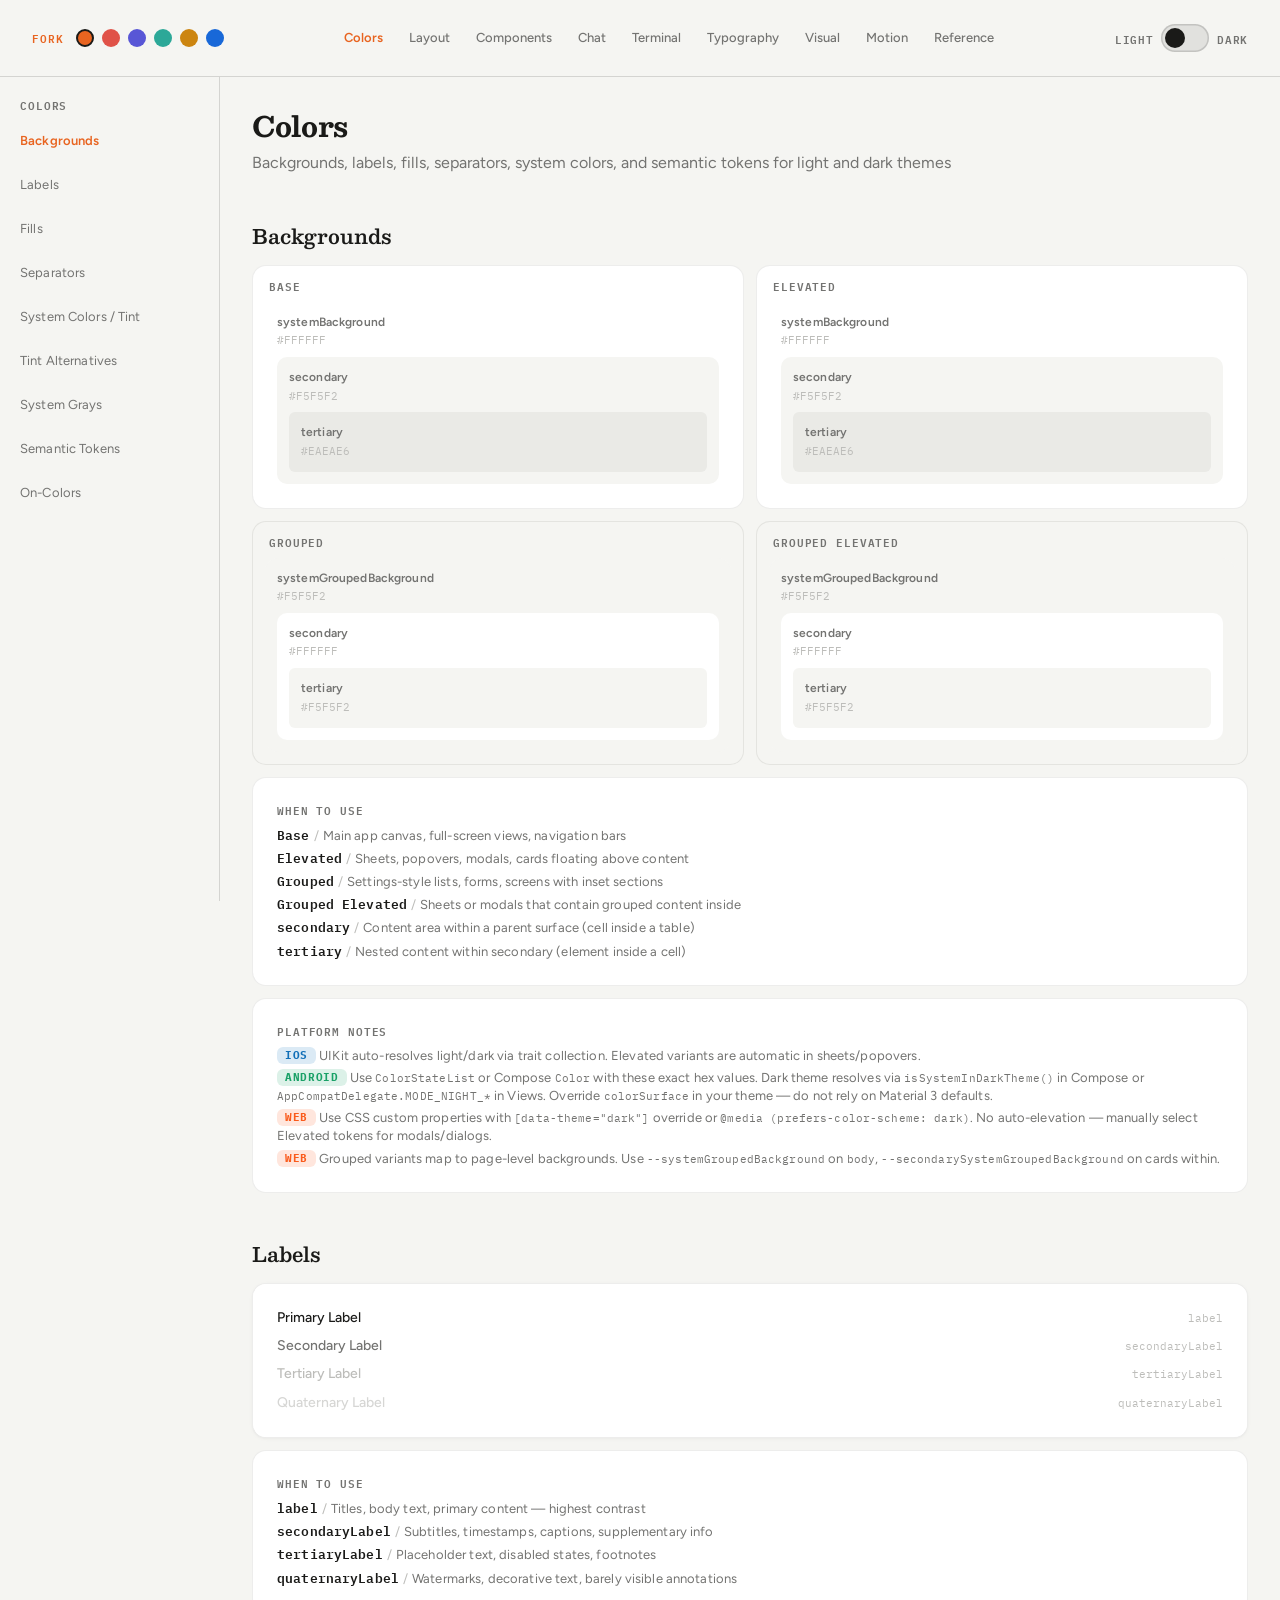
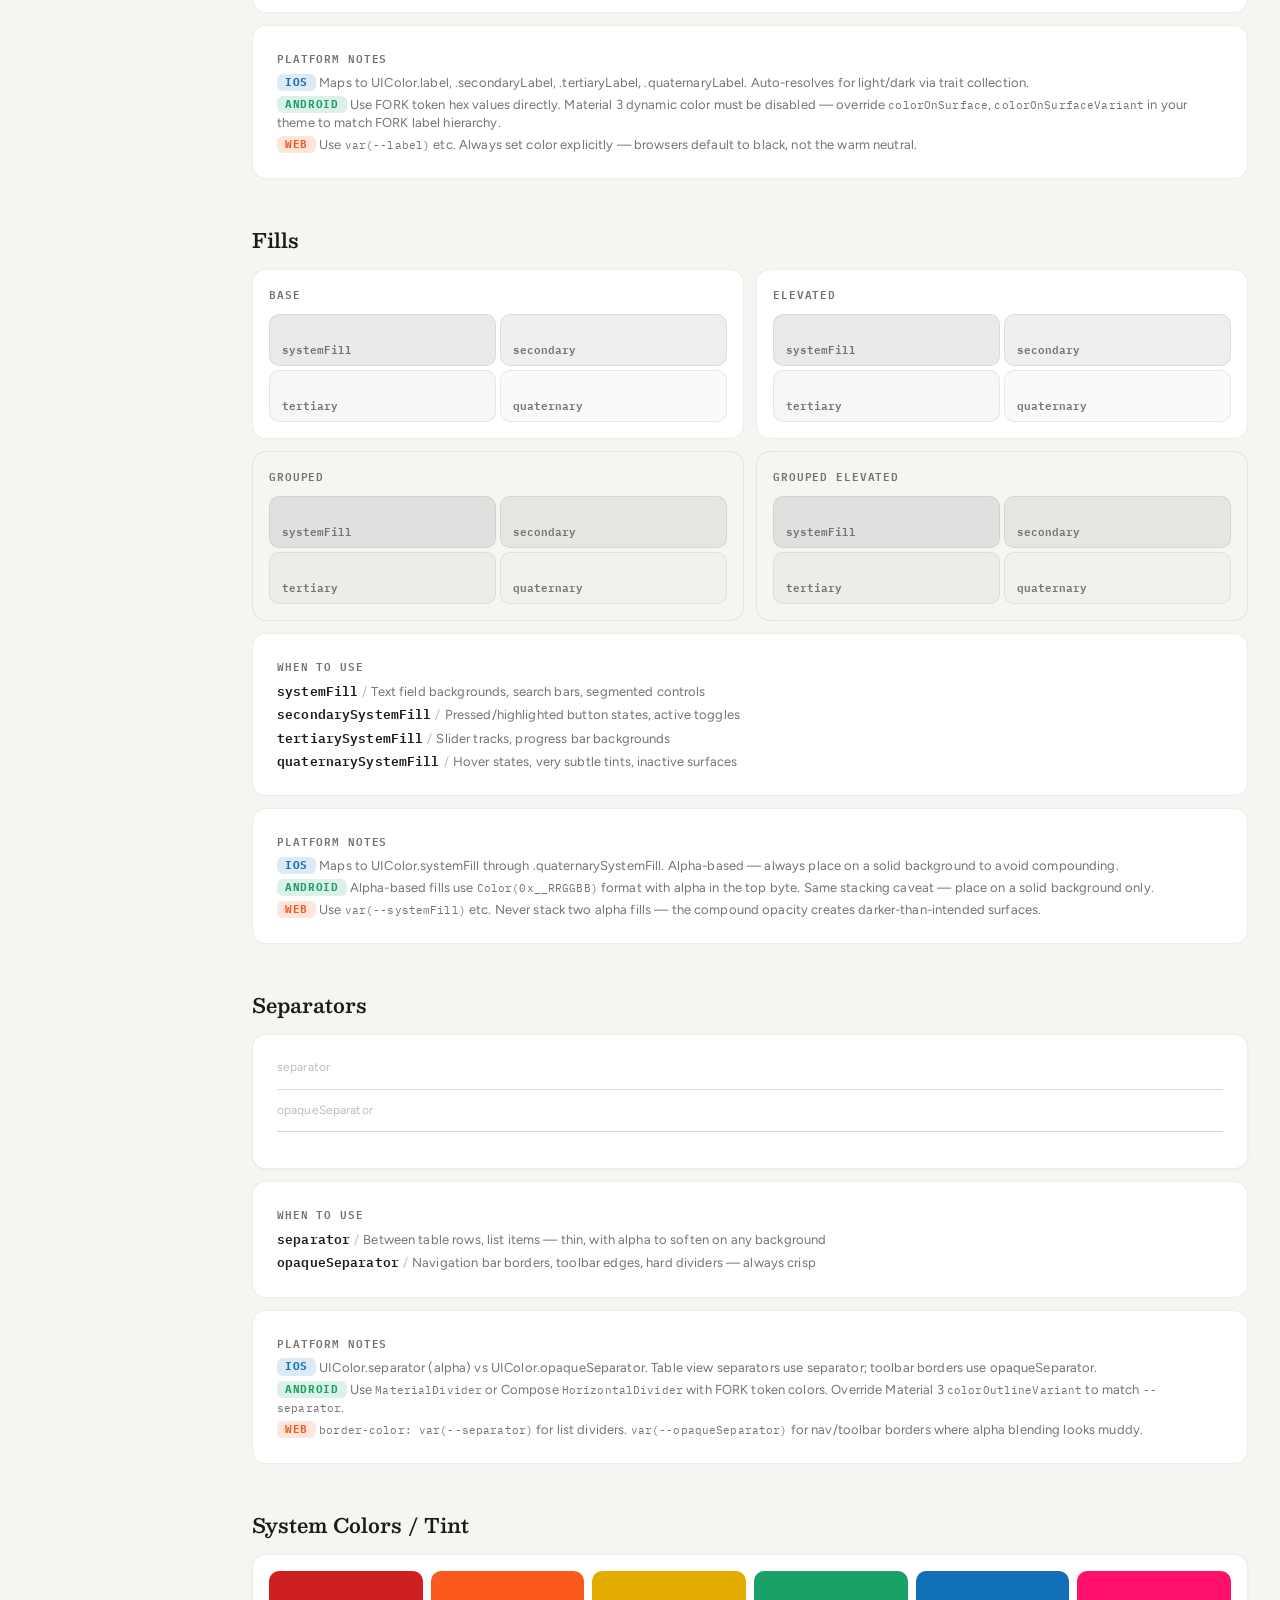
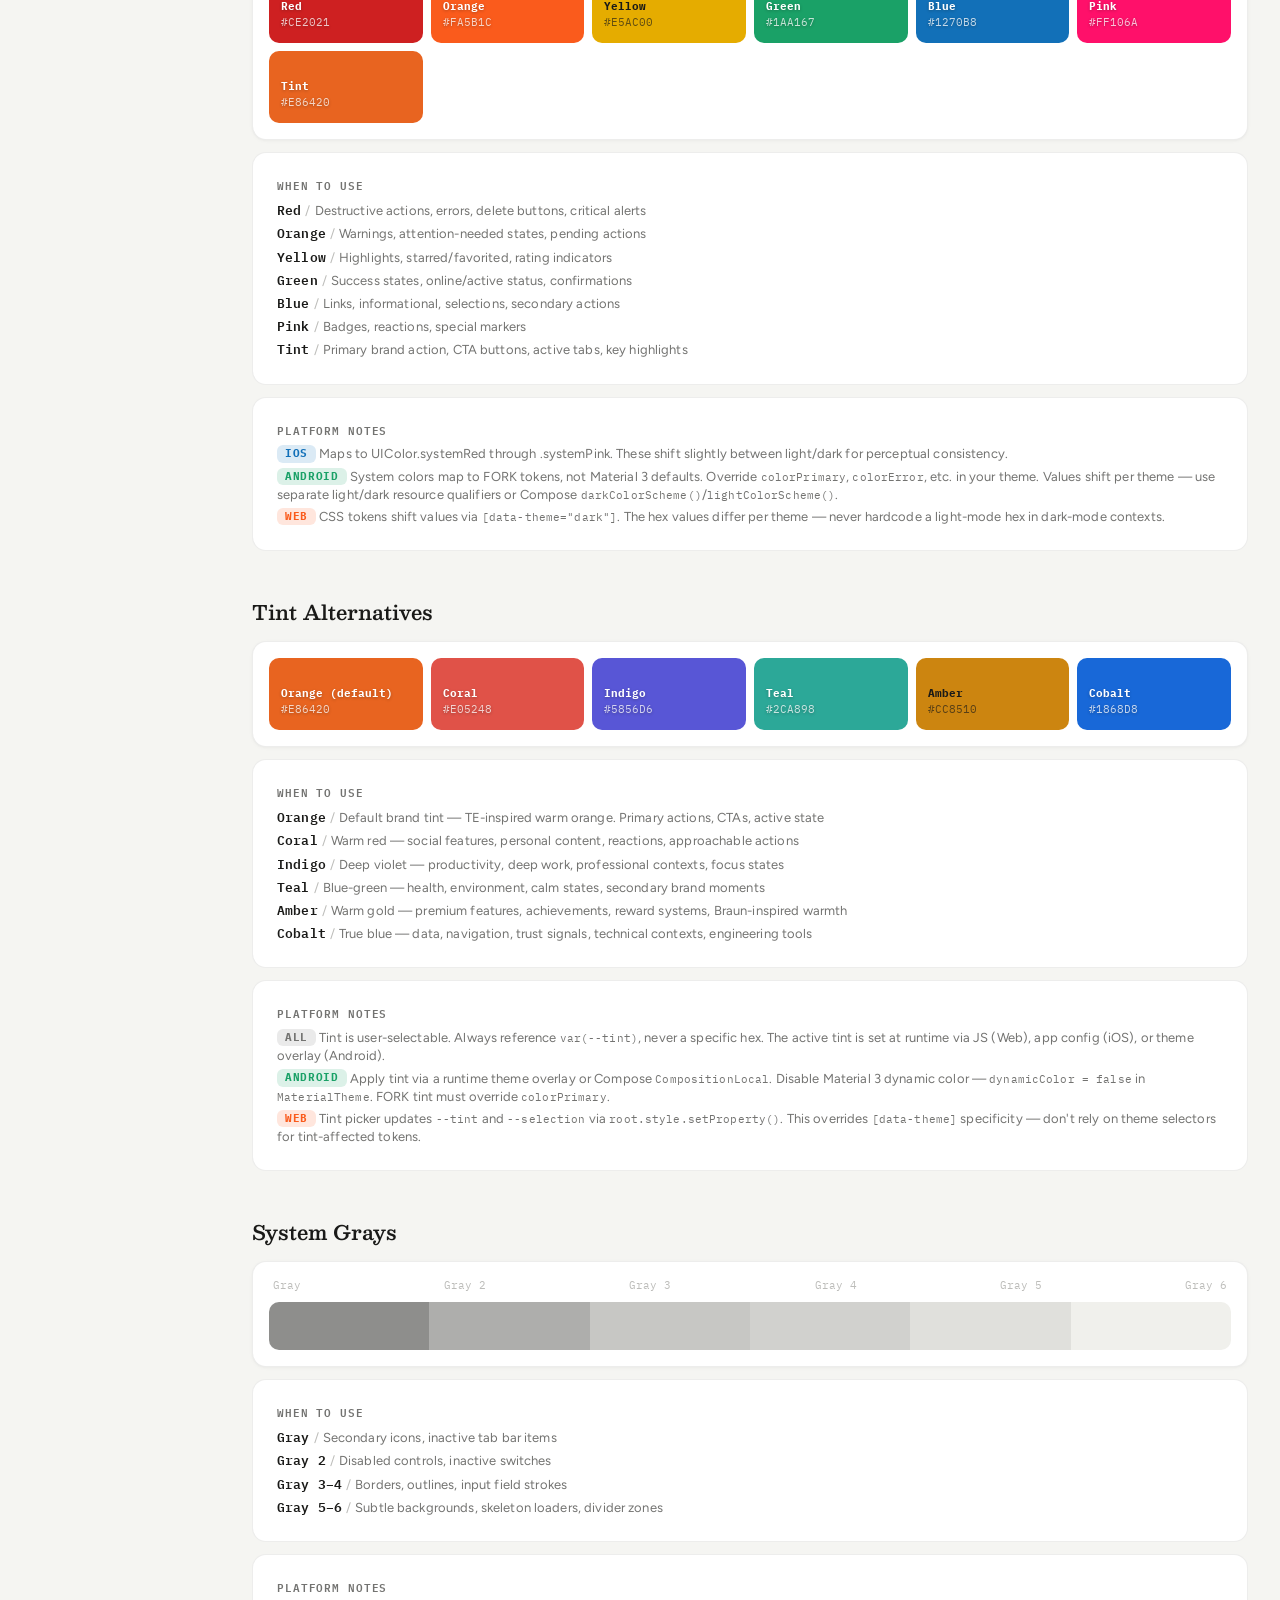
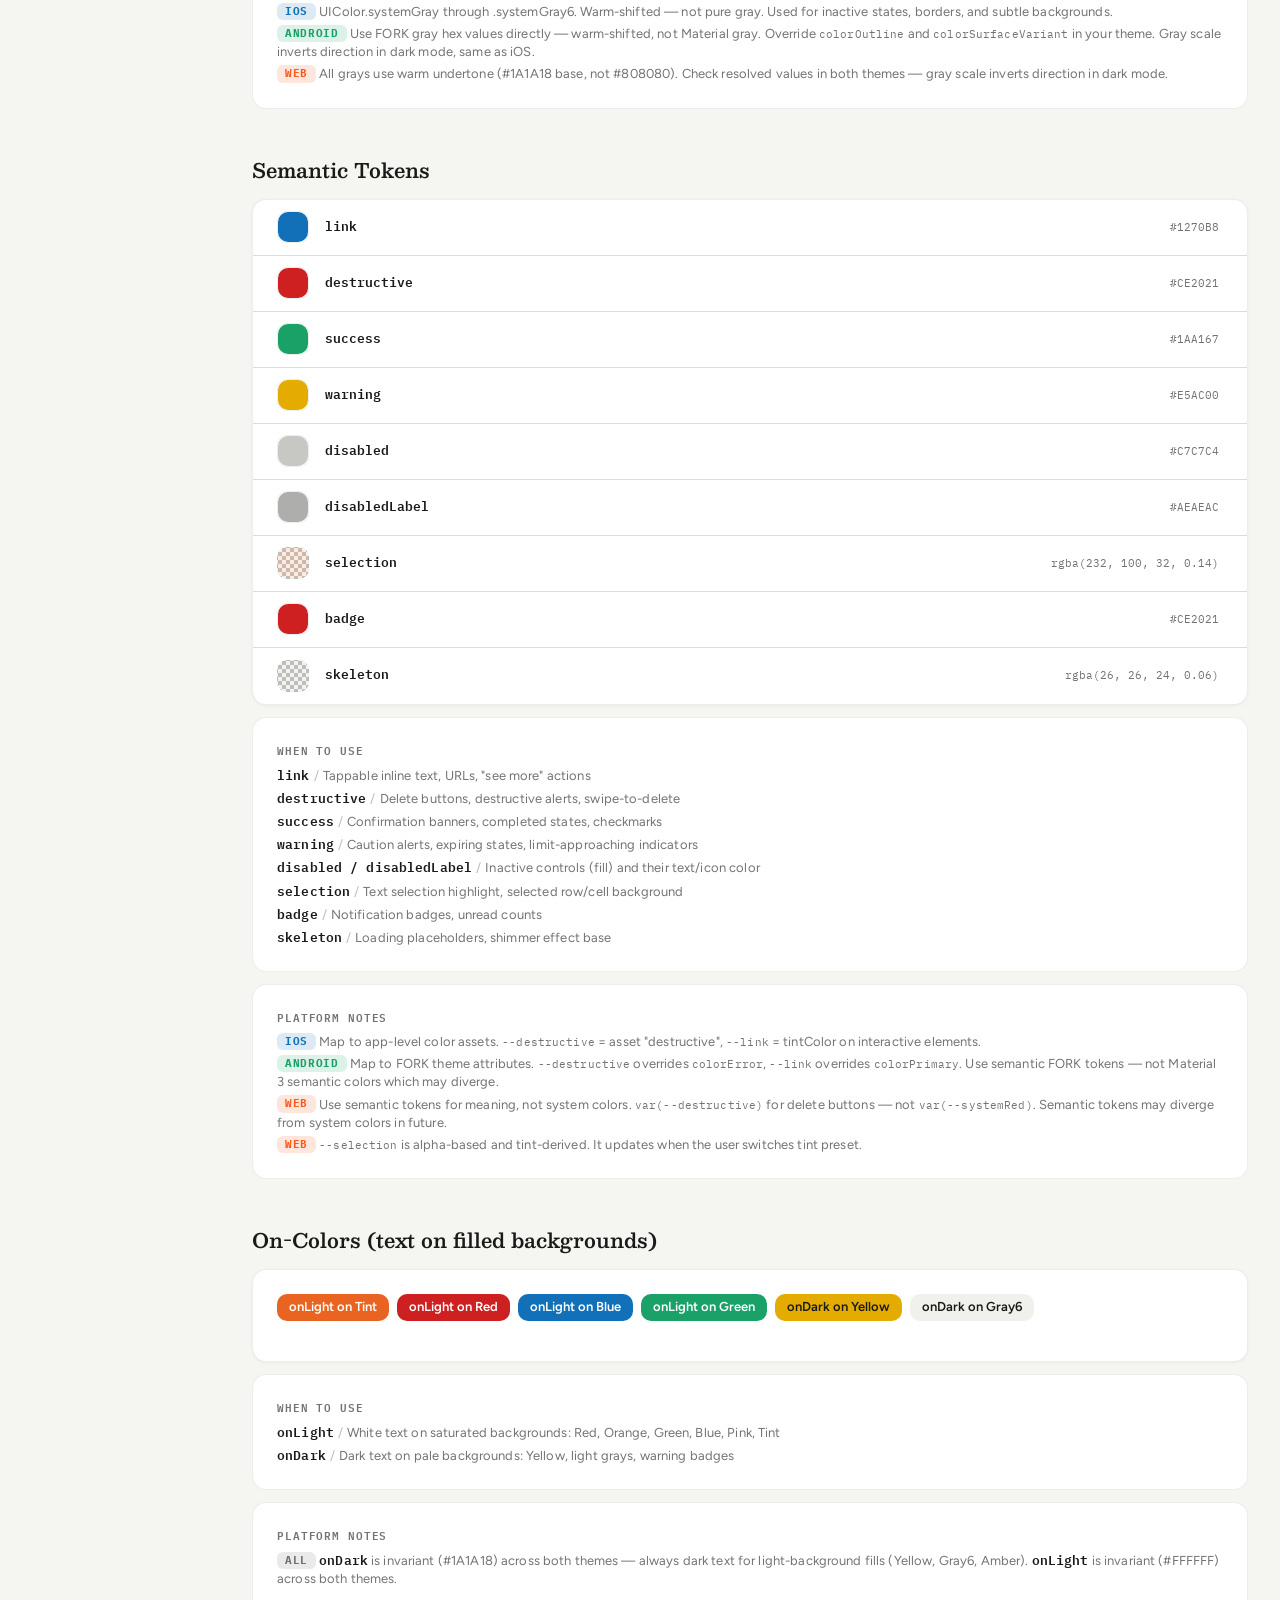
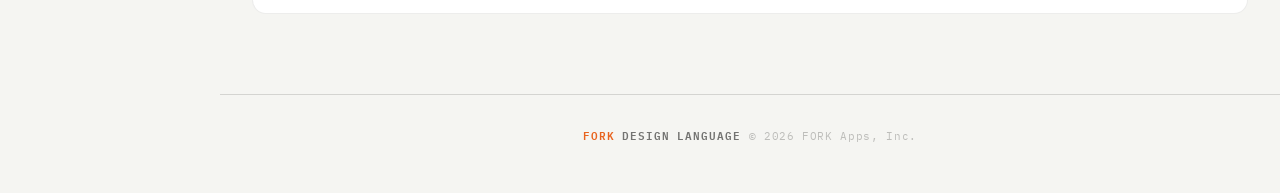
==== commit c9dfa7f4: "Add Cobalt tint alternative (#1868D8 light / #4890FF dark) Co-Authored-By: Claude Opus 4.6 <noreply@" ====
--- a/pages/colors.html
+++ b/pages/colors.html
@@ -3,7 +3,7 @@
 <head>
 <meta charset="UTF-8">
 <meta name="viewport" content="width=device-width, initial-scale=1.0, viewport-fit=cover">
-<title>Colors — FORK Design System</title>
+<title>Colors — FORK Design Language</title>
 <meta name="description" content="FORK design tokens: backgrounds, labels, fills, separators, system colors, tints, grays, semantic colors, and on-colors for iOS, Android, and Web.">
 <meta name="theme-color" content="#F5F5F2" media="(prefers-color-scheme: light)">
 <meta name="theme-color" content="#1A1A18" media="(prefers-color-scheme: dark)">
@@ -16,19 +16,22 @@
 <a href="#main-content" class="skip-link">Skip to content</a>
 
 <div class="header">
-  <a href="../index.html" class="header-title"><span class="header-title-accent">FORK</span> <span class="header-dot">·</span> iOS + Android + Web</a>
+  <div class="header-left">
+    <a href="../index.html" class="header-title"><span class="header-title-accent">FORK</span></a>
+    <div class="tint-picker" id="tint-picker"></div>
+  </div>
   <nav class="top-nav" aria-label="Main navigation">
     <a class="top-nav-link active" href="colors.html" aria-current="page">Colors</a>
     <a class="top-nav-link" href="layout.html">Layout</a>
     <a class="top-nav-link" href="components.html">Components</a>
     <a class="top-nav-link" href="chat.html">Chat</a>
+    <a class="top-nav-link" href="terminal.html">Terminal</a>
     <a class="top-nav-link" href="typography.html">Typography</a>
     <a class="top-nav-link" href="visual-direction.html">Visual</a>
     <a class="top-nav-link" href="motion.html">Motion</a>
     <a class="top-nav-link" href="reference.html">Reference</a>
   </nav>
   <div class="header-controls">
-    <div class="tint-picker" id="tint-picker"></div>
     <button class="toggle" onclick="toggleTheme()" aria-label="Toggle theme">
       <span class="toggle-label">Light</span>
       <div class="toggle-track"></div>
@@ -369,9 +372,9 @@
     <h2 class="section-title">Tint Alternatives</h2>
     <div class="card">
       <div class="color-grid">
-        <div class="color-chip" style="background: var(--tint);" onclick="copyColor(this, '--tint')" tabindex="0" role="button" aria-label="Copy tint">
+        <div class="color-chip" style="background: var(--tintOrange);" onclick="copyColor(this, '--tintOrange')" tabindex="0" role="button" aria-label="Copy tintOrange">
           <div class="color-chip-name">Orange (default)</div>
-          <div class="color-chip-hex" data-resolve="--tint"></div>
+          <div class="color-chip-hex" data-resolve="--tintOrange"></div>
         </div>
         <div class="color-chip" style="background: var(--tintCoral);" onclick="copyColor(this, '--tintCoral')" tabindex="0" role="button" aria-label="Copy tintCoral">
           <div class="color-chip-name">Coral</div>
@@ -388,6 +391,10 @@
         <div class="color-chip color-chip--light-bg" style="background: var(--tintAmber);" onclick="copyColor(this, '--tintAmber')" tabindex="0" role="button" aria-label="Copy tintAmber">
           <div class="color-chip-name">Amber</div>
           <div class="color-chip-hex" data-resolve="--tintAmber"></div>
+        </div>
+        <div class="color-chip" style="background: var(--tintCobalt);" onclick="copyColor(this, '--tintCobalt')" tabindex="0" role="button" aria-label="Copy tintCobalt">
+          <div class="color-chip-name">Cobalt</div>
+          <div class="color-chip-hex" data-resolve="--tintCobalt"></div>
         </div>
       </div>
     </div>
@@ -399,6 +406,7 @@
         <li><span class="token">Indigo</span><span class="dash">/</span>Deep violet — productivity, deep work, professional contexts, focus states</li>
         <li><span class="token">Teal</span><span class="dash">/</span>Blue-green — health, environment, calm states, secondary brand moments</li>
         <li><span class="token">Amber</span><span class="dash">/</span>Warm gold — premium features, achievements, reward systems, Braun-inspired warmth</li>
+        <li><span class="token">Cobalt</span><span class="dash">/</span>True blue — data, navigation, trust signals, technical contexts, engineering tools</li>
       </ul>
     </div>
     <div class="usage">
@@ -550,9 +558,9 @@
 <div class="footer">
   <div class="footer-inner">
     <div class="footer-brand">
-      <span class="footer-brand-accent">FORK</span> Design System
-    </div>
-    <div class="footer-meta">Cross-platform design reference</div>
+      <span class="footer-brand-accent">FORK</span> Design Language
+    </div>
+    <div class="footer-meta">© 2026 FORK Apps, Inc.</div>
   </div>
 </div>
 </div> <!-- /page-main -->
--- a/styles.css
+++ b/styles.css
@@ -93,10 +93,12 @@
   --tint: #E86420;
 
   /* Tint Alternatives */
+  --tintOrange: #E86420;
   --tintCoral: #E05248;
   --tintIndigo: #5856D6;
   --tintTeal: #2CA898;
   --tintAmber: #CC8510;
+  --tintCobalt: #1868D8;
 
   /* Semantic */
   --link: #1270B8;
@@ -260,10 +262,12 @@
   --tint: #F07030;
 
   /* Tint Alternatives */
+  --tintOrange: #F07030;
   --tintCoral: #F06060;
   --tintIndigo: #7B79FF;
   --tintTeal: #38C8B8;
   --tintAmber: #E8A028;
+  --tintCobalt: #4890FF;
 
   /* Semantic */
   --link: #1A8DE0;
@@ -376,6 +380,13 @@
   background: var(--systemGroupedBackground);
   border-bottom: 1px solid var(--separator);
   transition: background 0.25s var(--easeFluent), border-color 0.25s var(--easeFluent);
+}
+
+.header-left {
+  display: flex;
+  align-items: center;
+  gap: var(--space12);
+  flex-shrink: 0;
 }
 
 .header-title {
@@ -674,6 +685,16 @@
   .container {
     padding: var(--space24) max(var(--space16), env(safe-area-inset-right)) var(--space24) max(var(--space16), env(safe-area-inset-left));
   }
+  .landing-hero {
+    min-height: calc(70vh - 60px);
+    min-height: calc(70dvh - 60px);
+  }
+  .landing-title {
+    font-size: clamp(36px, 12vw, 64px);
+  }
+  .landing-container {
+    padding: 0 max(var(--space16), env(safe-area-inset-right)) var(--space32) max(var(--space16), env(safe-area-inset-left));
+  }
 }
 
 @media (max-width: 720px) {
@@ -2527,7 +2548,6 @@
 /* ── Demo Utilities ── */
 
 /* Header dot separator — semantic: brand divider between product name and platform label */
-.header-dot { color: var(--tertiaryLabel); }
 
 /* Inline code in usage notes — mono 11px */
 .code-inline {
@@ -3195,40 +3215,100 @@
 }
 
 /* ── Landing Page ── */
+.landing-hero {
+  position: relative;
+  z-index: 1;
+  display: flex;
+  align-items: center;
+  justify-content: center;
+  min-height: calc(100vh - 80px);
+  min-height: calc(100dvh - 80px);
+  text-align: center;
+  padding: var(--space64) max(var(--space32), env(safe-area-inset-right)) var(--space64) max(var(--space32), env(safe-area-inset-left));
+}
+
+.landing-hero-inner {
+  display: flex;
+  flex-direction: column;
+  align-items: center;
+  gap: 0;
+}
+
+.landing-title {
+  font-family: var(--fontDisplay);
+  font-size: clamp(var(--typeXlTitle2), 10vw, 96px);
+  font-weight: 700;
+  color: var(--label);
+  line-height: 1.0;
+  letter-spacing: -0.03em;
+  margin-bottom: var(--space16);
+}
+
+.landing-overline {
+  font-family: var(--fontMono);
+  font-size: var(--typeOverline);
+  font-weight: 600;
+  letter-spacing: 0.08em;
+  text-transform: uppercase;
+  color: var(--tertiaryLabel);
+  margin-bottom: var(--space16);
+}
+
+/* Typewriter — character reveal with blinking cursor */
+.landing-typewriter {
+  font-family: var(--fontMono);
+  font-size: var(--typeCode);
+  color: var(--secondaryLabel);
+  line-height: 1.6;
+  min-height: 1.6em;
+}
+
+/* Uses shared .cursor.cursor--line component (see cursor-blink keyframes) */
+
+.landing-version {
+  font-family: var(--fontMono);
+  font-size: var(--typeOverline);
+  font-weight: 400;
+  letter-spacing: 0.06em;
+  color: var(--quaternaryLabel);
+  margin-top: var(--space24);
+}
+
+.landing-dna-container {
+  text-align: center;
+  padding: var(--space48) var(--space32) var(--space64);
+}
+
+.landing-dna {
+  font-family: var(--fontBody);
+  font-size: var(--typeBody);
+  color: var(--secondaryLabel);
+  line-height: 1.7;
+  max-width: 640px;
+  margin: 0 auto;
+  position: relative;
+  z-index: 1;
+}
+
+.landing-dna strong {
+  color: var(--label);
+  font-weight: 600;
+}
+
+.dna-accent {
+  color: var(--tint);
+  font-weight: 500;
+}
+
+
 .landing-container {
   position: relative;
   max-width: var(--containerMaxWidth);
   margin: 0 auto;
-  padding: var(--space64) max(var(--space32), env(safe-area-inset-right)) var(--space48) max(var(--space32), env(safe-area-inset-left));
-}
-
-/* Dot pattern — replaced by PlanarKit Canvas (see planarkit.js) */
-
-.landing-hero {
-  position: relative;
-  z-index: 1;
-  text-align: center;
-  margin-bottom: var(--space64);
-}
-
-.landing-title {
-  font-family: var(--fontDisplay);
-  font-size: var(--typeXlTitle2);
-  font-weight: 700;
-  color: var(--label);
-  line-height: 1.15;
-  letter-spacing: -0.02em;
-  margin-bottom: var(--space16);
-}
-
-.landing-subtitle {
-  font-family: var(--fontBody);
-  font-size: var(--typeBody);
-  color: var(--secondaryLabel);
-  line-height: 1.5;
-}
-
-.landing-overline {
+  padding: 0 max(var(--space32), env(safe-area-inset-right)) var(--space48) max(var(--space32), env(safe-area-inset-left));
+}
+
+.landing-section-overline {
   font-family: var(--fontMono);
   font-size: var(--typeOverline);
   font-weight: 600;
@@ -3341,6 +3421,45 @@
   color: var(--tint);
 }
 
+
+/* ── Error Page (404) ── */
+.error-page {
+  display: flex;
+  align-items: center;
+  justify-content: center;
+  min-height: calc(100vh - 180px);
+  min-height: calc(100dvh - 180px);
+  text-align: center;
+  padding: var(--space64) var(--space32);
+}
+
+.error-page-inner {
+  display: flex;
+  flex-direction: column;
+  align-items: center;
+}
+
+.error-page-code {
+  font-family: var(--fontMono);
+  font-size: var(--typeXlTitle2);
+  font-weight: 700;
+  color: var(--label);
+  letter-spacing: -0.02em;
+  line-height: 1;
+}
+
+.error-page-action {
+  margin-top: var(--space24);
+  text-decoration: none;
+}
+
+.error-page-message {
+  font-family: var(--fontBody);
+  font-size: var(--typeBody);
+  color: var(--secondaryLabel);
+  margin-top: var(--space8);
+}
+
 /* ── Motion Demos ── */
 
 /* Shared demo card surface */
@@ -4613,6 +4732,744 @@
   flex-direction: column;
 }
 
+/* ── Cursor ── */
+.cursor {
+  animation: cursor-blink 1s steps(2) infinite;
+}
+
+/* Typing state — solid, no blink */
+.cursor--typing {
+  animation: none;
+  opacity: 1;
+}
+
+/* Line cursor — thin 2px bar (typewriter, search, text fields) */
+.cursor--line::before {
+  content: "";
+  display: inline-block;
+  width: 2px;
+  height: 1em;
+  background: var(--tint);
+  vertical-align: text-bottom;
+}
+
+/* Block cursor — monospace character cell (terminal, code editor) */
+.cursor--block {
+  background: var(--tint);
+  border-radius: 1px;
+  line-height: 1.2; /* slightly taller than em-square for visual weight */
+}
+
+.cursor--block::before {
+  content: "\200b"; /* zero-width space for baseline alignment in flex */
+  display: inline-block;
+  width: 1ch;
+}
+
+@keyframes cursor-blink {
+  0%, 49.9% { opacity: 1; }
+  50%, 100% { opacity: 0; }
+}
+
+/* ── Window ── */
+.window {
+  background: var(--secondarySystemBackground);
+  border: 1px solid var(--border);
+  border-radius: var(--radius14);
+  overflow: hidden;
+  box-shadow: var(--shadowMedium);
+  transition: background 0.25s var(--easeFluent), border-color 0.25s var(--easeFluent), box-shadow 0.25s var(--easeFluent);
+}
+
+.window-titlebar {
+  display: flex;
+  align-items: center;
+  gap: var(--space8);
+  padding: var(--space12) var(--space16);
+  background: var(--tertiarySystemBackground);
+  border-bottom: 1px solid var(--border);
+  transition: background 0.25s var(--easeFluent), border-color 0.25s var(--easeFluent);
+}
+
+.window-controls {
+  display: flex;
+  gap: 6px;
+}
+
+.window-dot {
+  width: 14px;
+  height: 14px;
+  border-radius: 50%;
+}
+
+.window-dot--close { background: var(--systemRed); }
+.window-dot--minimize { background: var(--systemYellow); }
+.window-dot--maximize { background: var(--systemGreen); }
+
+.window-title {
+  flex: 1;
+  text-align: center;
+  font-family: var(--fontMono);
+  font-size: var(--typeCaption1);
+  color: var(--secondaryLabel);
+  margin-right: 54px; /* offset for centered title (3 dots × 14px + 2 gaps × 6px) */
+}
+
+.window-tabs {
+  display: flex;
+  gap: var(--space2);
+  margin-left: auto;
+}
+
+.window-tab {
+  padding: var(--space4) var(--space12);
+  font-family: var(--fontMono);
+  font-size: var(--typeCaption2);
+  color: var(--tertiaryLabel);
+  border-radius: var(--radius6);
+  cursor: pointer;
+  transition: background 0.15s var(--easeFluent), color 0.15s var(--easeFluent);
+}
+
+.window-tab:hover {
+  background: var(--systemFill);
+  color: var(--secondaryLabel);
+}
+
+.window-tab--active {
+  background: var(--systemFill);
+  color: var(--label);
+}
+
+/* ── Terminal ── */
+.term-surface {
+  padding: var(--space16);
+  font-family: var(--fontMono);
+  font-size: var(--typeCode);
+  line-height: 1.7;
+  color: var(--label);
+  overflow-x: auto;
+  min-height: 120px;
+}
+
+/* ── Terminal Lines ── */
+.term-line {
+  font-family: var(--fontMono);
+  font-size: var(--typeCode);
+  line-height: 1.7;
+  white-space: pre-wrap;
+  word-break: break-all;
+}
+
+.term-line--stdin {
+  color: var(--label);
+}
+
+.term-line--stdout {
+  color: var(--secondaryLabel);
+}
+
+.term-line--stderr {
+  color: var(--systemRed);
+}
+
+.term-line--success {
+  color: var(--success);
+}
+
+.term-line--warning {
+  color: var(--warning);
+}
+
+.term-line--info {
+  color: var(--systemBlue);
+}
+
+.term-line--muted {
+  color: var(--tertiaryLabel);
+}
+
+/* ── Terminal Prompt ── */
+.term-prompt {
+  display: flex;
+  align-items: baseline;
+  gap: 0;
+  font-family: var(--fontMono);
+  font-size: var(--typeCode);
+  line-height: 1.7;
+}
+
+.term-prompt-path {
+  color: var(--secondaryLabel);
+}
+
+.term-prompt-symbol {
+  color: var(--tint);
+  margin: 0 var(--space8) 0 var(--space4);
+}
+
+.term-prompt-input {
+  color: var(--label);
+  white-space: pre;
+}
+
+/* Uses shared .cursor.cursor--block component */
+
+.term-prompt-ghost {
+  color: var(--quaternaryLabel);
+}
+
+/* ── Attachments ── */
+/* Shared attachment strip: horizontal row of media thumbs + file pills */
+
+.attach-row {
+  display: flex;
+  gap: var(--space8);
+  padding: var(--space8) 0;
+  overflow-x: auto;
+  scrollbar-width: none;
+}
+
+.attach-row::-webkit-scrollbar { display: none; }
+
+/* ── Output Attachments ── */
+/* Layout rules:
+   1. Base height (48px) is shared between input and output
+   2. Output media = 2× base + gap (double height, aspect-ratio width)
+   3. Output file pills = base height (same as input), 2-row waterfall
+   4. Media always before files in DOM order */
+
+.attach-row--lg {
+  --attach-h: calc(48px * 2 + var(--space8)); /* 104px */
+  gap: var(--space8);
+  padding: var(--space12) 0;
+}
+
+/* Thumbs: double height, aspect-ratio driven width */
+.attach-row--lg .attach-thumb {
+  height: var(--attach-h);
+  width: auto;
+  aspect-ratio: 4/3; /* default — override per-item with style="" */
+}
+
+/* File group wrapper: 2-row horizontal waterfall */
+.attach-files {
+  display: flex;
+  flex-direction: column;
+  flex-wrap: wrap;
+  gap: var(--space8);
+  align-content: flex-start;
+}
+
+.attach-row--lg .attach-files {
+  height: var(--attach-h);
+}
+
+/* File pills inside --lg: same base height as input, capped width */
+.attach-row--lg .attach-file {
+  max-width: 220px;
+}
+
+
+/* Square media thumbnail */
+.attach-thumb {
+  width: 48px;
+  height: 48px;
+  border-radius: var(--radius8);
+  background: var(--tertiarySystemFill);
+  flex-shrink: 0;
+  position: relative;
+  overflow: hidden;
+}
+
+.attach-thumb img {
+  width: 100%;
+  height: 100%;
+  object-fit: cover;
+}
+
+/* File pill — icon left, name + path stacked right */
+.attach-file {
+  display: flex;
+  align-items: center;
+  gap: var(--space8);
+  height: 48px;
+  padding: 0 var(--space16);
+  background: var(--tertiarySystemFill);
+  border-radius: var(--radius8);
+  flex-shrink: 0;
+  font-family: var(--fontMono);
+  white-space: nowrap;
+}
+
+.attach-file-icon {
+  color: var(--secondaryLabel);
+  flex-shrink: 0;
+  width: 24px;
+  height: 24px;
+}
+
+.attach-file-info {
+  display: flex;
+  flex-direction: column;
+  gap: var(--space4);
+  min-width: 0;
+}
+
+.attach-file-name {
+  color: var(--label);
+  font-weight: 500;
+  font-size: var(--typeCaption1);
+  line-height: 1.1;
+  overflow: hidden;
+  text-overflow: ellipsis;
+}
+
+.attach-file-path {
+  color: var(--tertiaryLabel);
+  font-size: var(--typeCaption2);
+  line-height: 1.1;
+}
+
+/* Remove button overlay */
+.attach-remove {
+  position: absolute;
+  top: var(--space4);
+  right: var(--space4);
+  width: 18px;
+  height: 18px;
+  border-radius: 50%;
+  border: none;
+  background: rgba(26, 26, 24, 0.6);
+  color: var(--onLight);
+  display: flex;
+  align-items: center;
+  justify-content: center;
+  cursor: pointer;
+  opacity: 0;
+  transition: opacity 0.15s var(--easeFluent);
+}
+
+.attach-thumb:hover .attach-remove,
+.attach-file:hover .attach-remove { opacity: 1; }
+
+/* ── Terminal Syntax Highlighting ── */
+.term-kw { color: var(--systemPink); }
+.term-str { color: var(--systemGreen); }
+.term-num { color: var(--systemOrange); }
+.term-comment { color: var(--tertiaryLabel); }
+.term-op { color: var(--label); }
+.term-type { color: var(--systemYellow); }
+.term-fn { color: var(--systemBlue); }
+.term-prop { color: var(--secondaryLabel); }
+.term-punct { color: var(--tertiaryLabel); }
+.term-param { color: var(--label); }
+.term-flag { color: var(--tint); }
+.term-path { color: var(--link); }
+
+/* ── Terminal ANSI Colors ── */
+.term-ansi-black { color: var(--label); }
+.term-ansi-red { color: var(--systemRed); }
+.term-ansi-green { color: var(--systemGreen); }
+.term-ansi-yellow { color: var(--systemYellow); }
+.term-ansi-blue { color: var(--systemBlue); }
+.term-ansi-magenta { color: var(--systemPink); }
+.term-ansi-cyan { color: var(--tintTeal); }
+.term-ansi-white { color: var(--tertiaryLabel); }
+
+/* Bright ANSI — theme shift handles brightness */
+.term-ansi-bright-black { color: var(--secondaryLabel); }
+.term-ansi-bright-red { color: var(--systemRed); }
+.term-ansi-bright-green { color: var(--systemGreen); }
+.term-ansi-bright-yellow { color: var(--systemYellow); }
+.term-ansi-bright-blue { color: var(--systemBlue); }
+.term-ansi-bright-magenta { color: var(--systemPink); }
+.term-ansi-bright-cyan { color: var(--tintTeal); }
+.term-ansi-bright-white { color: var(--label); }
+
+/* ── Terminal Blocks ── */
+.term-block {
+  position: relative;
+  margin: var(--space8) 0;
+  padding: var(--space12) var(--space16);
+  background: var(--tertiarySystemBackground);
+  border: 1px solid var(--border);
+  border-radius: var(--radius10);
+  overflow-x: auto;
+  transition: background 0.25s var(--easeFluent), border-color 0.25s var(--easeFluent);
+}
+
+.term-diff-add {
+  color: var(--systemGreen);
+  background: rgba(26, 167, 103, 0.06);
+}
+
+[data-theme="dark"] .term-diff-add {
+  background: rgba(48, 209, 88, 0.08);
+}
+
+.term-diff-del {
+  color: var(--systemRed);
+  background: rgba(206, 32, 33, 0.06);
+}
+
+[data-theme="dark"] .term-diff-del {
+  background: rgba(255, 69, 58, 0.08);
+}
+
+.term-diff-hunk {
+  color: var(--systemBlue);
+  font-weight: 600;
+}
+
+/* ── Terminal Progress ── */
+.term-progress {
+  display: flex;
+  align-items: center;
+  gap: var(--space8);
+  font-family: var(--fontMono);
+  font-size: var(--typeCode);
+  line-height: 1.7;
+}
+
+.term-progress-track {
+  flex: 1;
+  height: 4px;
+  background: var(--tertiarySystemFill);
+  border-radius: 2px;
+  overflow: hidden;
+}
+
+.term-progress-bar {
+  height: 100%;
+  background: var(--tint);
+  border-radius: 2px;
+  transition: width 0.4s var(--easeFluent);
+}
+
+.term-progress-label {
+  color: var(--secondaryLabel);
+  min-width: 3ch;
+  text-align: right;
+}
+
+/* ── Terminal Badge (inline status) ── */
+.term-badge {
+  display: inline-block;
+  font-family: var(--fontMono);
+  font-size: var(--typeOverline);
+  font-weight: 600;
+  letter-spacing: 0.04em;
+  text-transform: uppercase;
+  padding: var(--space2) var(--space8);
+  border-radius: var(--radius6);
+}
+
+.term-badge--success {
+  color: var(--success);
+  background: rgba(26, 161, 103, 0.12);
+}
+
+.term-badge--error {
+  color: var(--destructive);
+  background: rgba(206, 32, 33, 0.12);
+}
+
+.term-badge--warning {
+  color: var(--warning);
+  background: rgba(229, 172, 0, 0.12);
+}
+
+.term-badge--info {
+  color: var(--systemBlue);
+  background: rgba(18, 112, 184, 0.12);
+}
+
+/* ── Terminal Side-by-Side ── */
+.term-pair {
+  display: grid;
+  grid-template-columns: 1fr 1fr;
+  gap: var(--space16);
+}
+
+@media (max-width: 720px) {
+  .term-pair {
+    grid-template-columns: 1fr;
+  }
+}
+
+/* ── Terminal ANSI Swatch Grid ── */
+.term-ansi-grid {
+  display: grid;
+  grid-template-columns: repeat(8, 1fr);
+  gap: var(--space4);
+}
+
+.term-ansi-swatch {
+  aspect-ratio: 1;
+  border-radius: var(--radius6);
+  display: flex;
+  flex-direction: column;
+  align-items: center;
+  justify-content: center;
+  gap: 2px;
+  font-family: var(--fontMono);
+  font-size: var(--typeOverline);
+  letter-spacing: 0.04em;
+  border: 1px solid var(--border);
+  cursor: pointer;
+  transition: transform 0.15s var(--easeSpring);
+}
+
+.term-ansi-swatch:active {
+  transform: scale(0.95);
+}
+
+.term-ansi-swatch-num {
+  font-weight: 600;
+  color: var(--onLight);
+  text-shadow: var(--textShadowOnFill);
+}
+
+.term-ansi-swatch-label {
+  font-size: 9px;
+  color: var(--onLight);
+  text-shadow: var(--textShadowOnFill);
+  opacity: 0.8;
+}
+
+@media (max-width: 720px) {
+  .term-ansi-grid {
+    grid-template-columns: repeat(4, 1fr);
+  }
+}
+
+/* ── Terminal Thinking ── */
+.term-thinking {
+  display: flex;
+  align-items: center;
+  gap: var(--space8);
+  padding: var(--space4) 0;
+}
+
+.term-thinking canvas {
+  display: block;
+  width: 28px;
+  height: 28px;
+  flex-shrink: 0;
+}
+
+/* ── Terminal Mono Prose ── */
+.term-prose {
+  font-family: var(--fontMono);
+  font-size: var(--typeCode);
+  line-height: 1.7;
+  color: var(--secondaryLabel);
+  padding: var(--space4) 0;
+}
+
+.term-prose > :first-child { margin-top: 0; }
+.term-prose > :last-child { margin-bottom: 0; }
+
+.term-prose strong {
+  font-weight: 600;
+  color: var(--label);
+}
+
+.term-prose em {
+  font-style: italic;
+}
+
+.term-prose h1,
+.term-prose h2,
+.term-prose h3 {
+  font-family: var(--fontMono);
+  color: var(--label);
+  margin: var(--space12) 0 var(--space4);
+  font-size: var(--typeCode);
+  line-height: 1.7;
+}
+
+.term-prose h1 {
+  font-weight: 700;
+  text-transform: uppercase;
+  letter-spacing: 0.08em;
+}
+
+.term-prose h2 { font-weight: 700; }
+.term-prose h3 { font-weight: 600; }
+
+.term-prose p {
+  margin: var(--space4) 0;
+}
+
+.term-prose ul,
+.term-prose ol {
+  margin: var(--space4) 0;
+  padding: 0;
+  list-style: none;
+}
+
+.term-prose li {
+  position: relative;
+  padding-left: 2ch;
+}
+
+.term-prose ul > li::before {
+  content: '-';
+  position: absolute;
+  left: 0;
+  color: var(--tertiaryLabel);
+}
+
+.term-prose ol {
+  counter-reset: term-ol;
+}
+
+.term-prose ol > li {
+  counter-increment: term-ol;
+  padding-left: 4ch;
+}
+
+.term-prose ol > li::before {
+  content: counter(term-ol) '.';
+  position: absolute;
+  left: 0;
+  width: 3ch;
+  text-align: right;
+  color: var(--tertiaryLabel);
+}
+
+.term-prose li ul,
+.term-prose li ol {
+  margin: var(--space2) 0;
+}
+
+.term-prose code {
+  background: var(--systemFill);
+  padding: 1px 4px;
+  border-radius: 3px;
+}
+
+.term-prose pre {
+  background: var(--tertiarySystemBackground);
+  border: 1px solid var(--border);
+  border-radius: var(--radius10);
+  padding: var(--space12) var(--space16);
+  margin: var(--space8) 0;
+  overflow-x: auto;
+}
+
+.term-prose pre code {
+  background: none;
+  padding: 0;
+  border-radius: 0;
+}
+
+.term-prose blockquote {
+  border-left: 2px solid var(--tertiaryLabel);
+  padding-left: 2ch;
+  color: var(--tertiaryLabel);
+  margin: var(--space8) 0;
+}
+
+.term-prose a {
+  color: var(--link);
+  text-decoration: underline;
+  text-underline-offset: 2px;
+}
+
+.term-prose hr {
+  border: none;
+  border-top: 1px solid var(--border);
+  margin: var(--space12) 0;
+}
+
+/* Streaming state — solid cursor at end of content */
+.term-prose.is-streaming::after {
+  content: '';
+  display: inline-block;
+  width: 8px;
+  height: 1.15em;
+  background: var(--tint);
+  vertical-align: text-bottom;
+  margin-left: 2px;
+}
+
+/* ── Terminal Fold ── */
+.term-fold {
+  margin: var(--space2) 0;
+}
+
+.term-fold summary {
+  display: flex;
+  align-items: center;
+  gap: var(--space8);
+  cursor: pointer;
+  list-style: none;
+  font-family: var(--fontMono);
+  font-size: var(--typeCode);
+  line-height: 1.7;
+  color: var(--tertiaryLabel);
+  padding: var(--space2) 0;
+}
+
+.term-fold summary::-webkit-details-marker { display: none; }
+
+.term-fold summary::before {
+  content: '▸';
+  transition: transform 0.15s var(--easeFluent);
+  display: inline-block;
+  flex-shrink: 0;
+}
+
+.term-fold[open] summary::before {
+  transform: rotate(90deg);
+}
+
+.term-fold-body {
+  padding-left: 2ch;
+  padding-bottom: var(--space4);
+}
+
+/* ── Terminal Block Copy ── */
+.term-block-copy {
+  position: absolute;
+  top: var(--space8);
+  right: var(--space8);
+  display: flex;
+  align-items: center;
+  justify-content: center;
+  width: 28px;
+  height: 28px;
+  border-radius: var(--radius6);
+  border: none;
+  background: var(--secondarySystemBackground);
+  color: var(--tertiaryLabel);
+  cursor: pointer;
+  opacity: 0;
+  transition: opacity 0.15s var(--easeFluent), background 0.15s var(--easeFluent), color 0.15s var(--easeFluent);
+}
+
+.term-block:hover .term-block-copy {
+  opacity: 1;
+}
+
+.term-block-copy:hover {
+  background: var(--systemFill);
+  color: var(--label);
+}
+
+.term-block-copy:active {
+  background: var(--secondarySystemFill);
+}
+
+@media (hover: none) {
+  .term-block-copy {
+    opacity: 1;
+  }
+}
+
 /* ── Reduced Motion ── */
 @media (prefers-reduced-motion: reduce) {
   *,
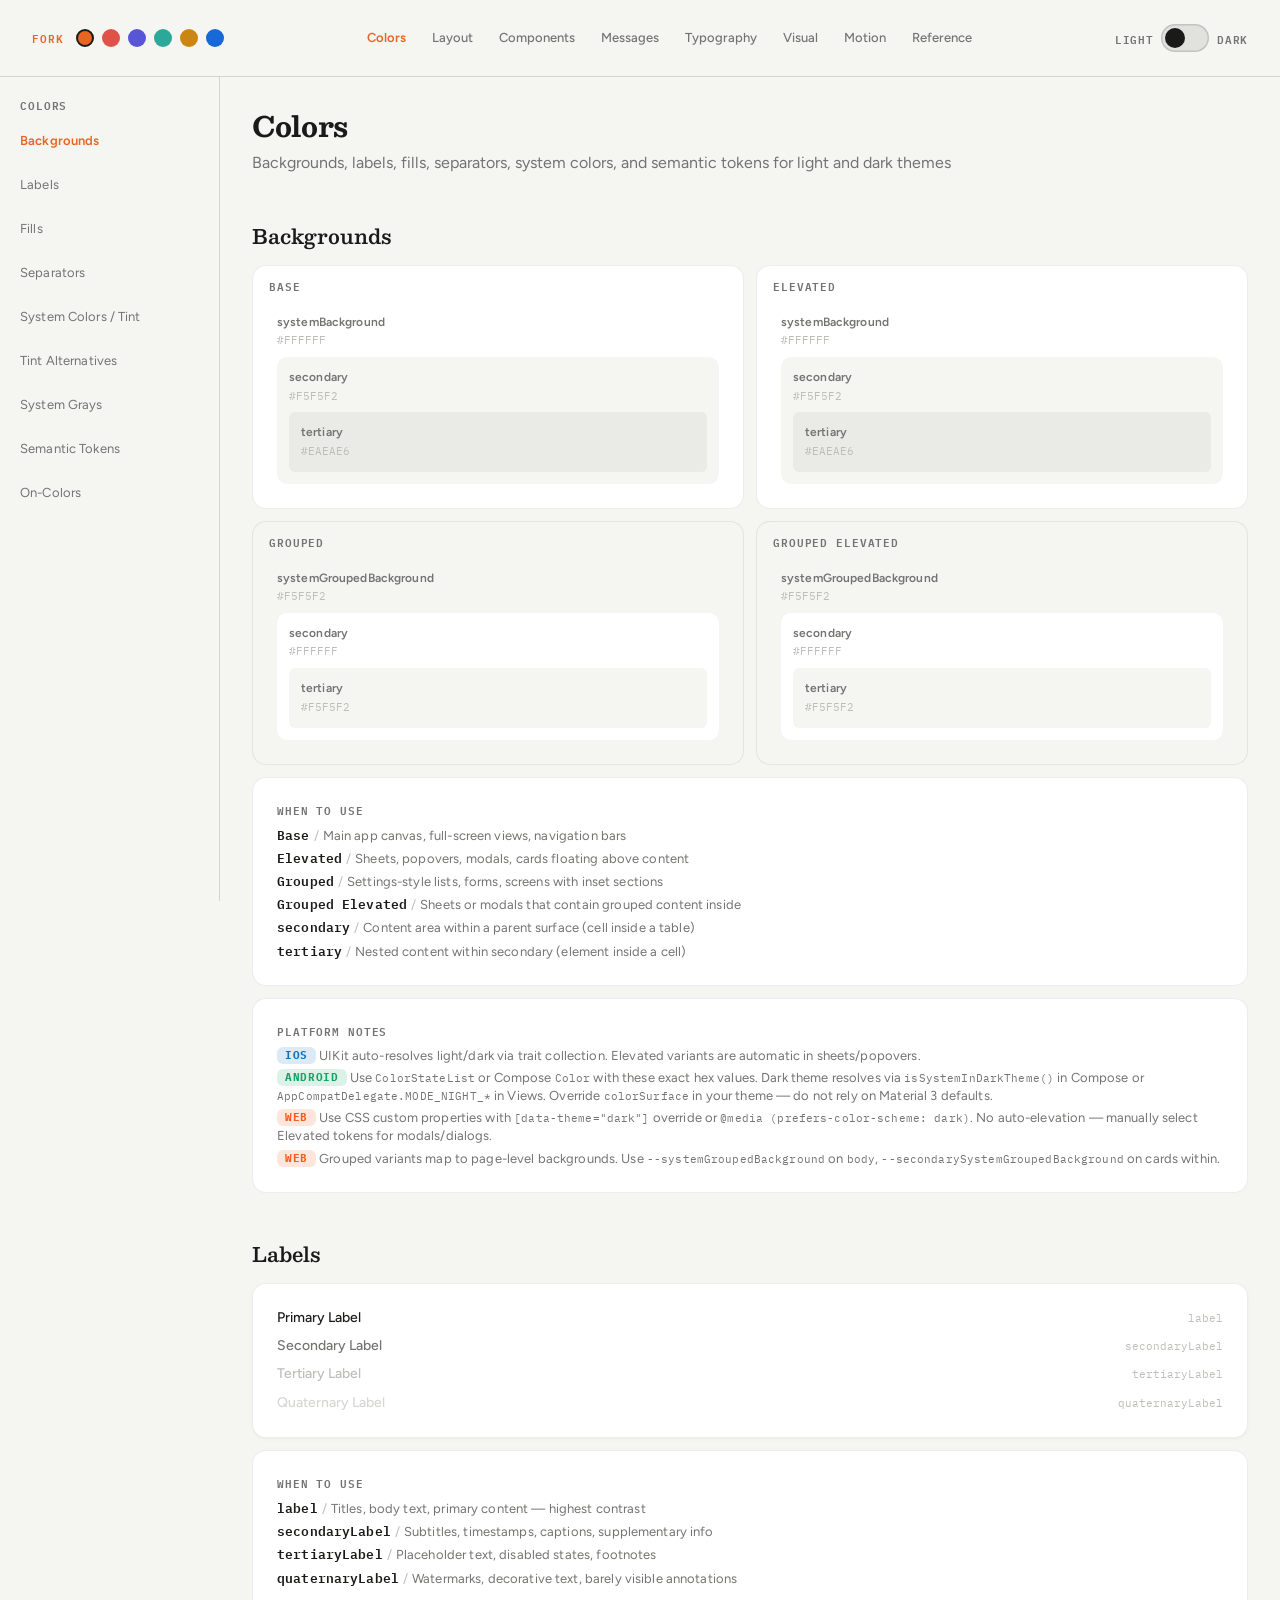
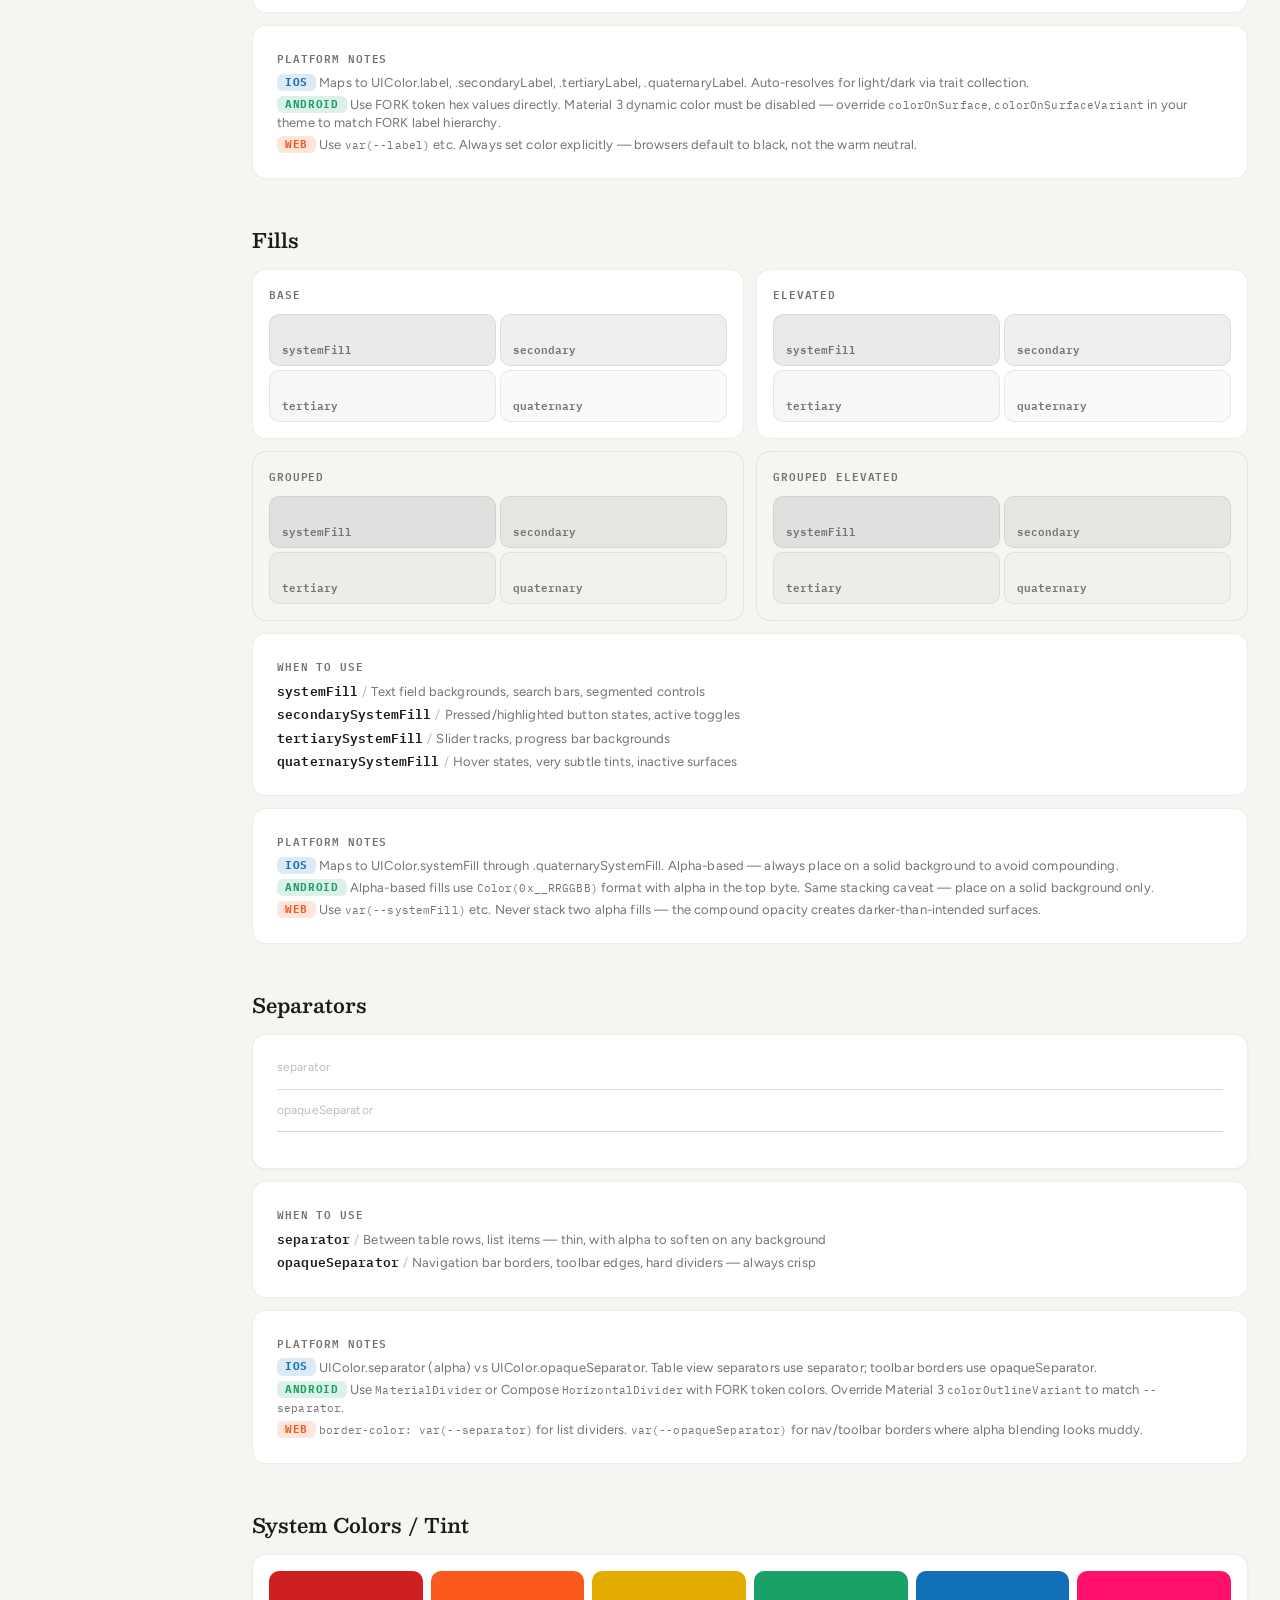
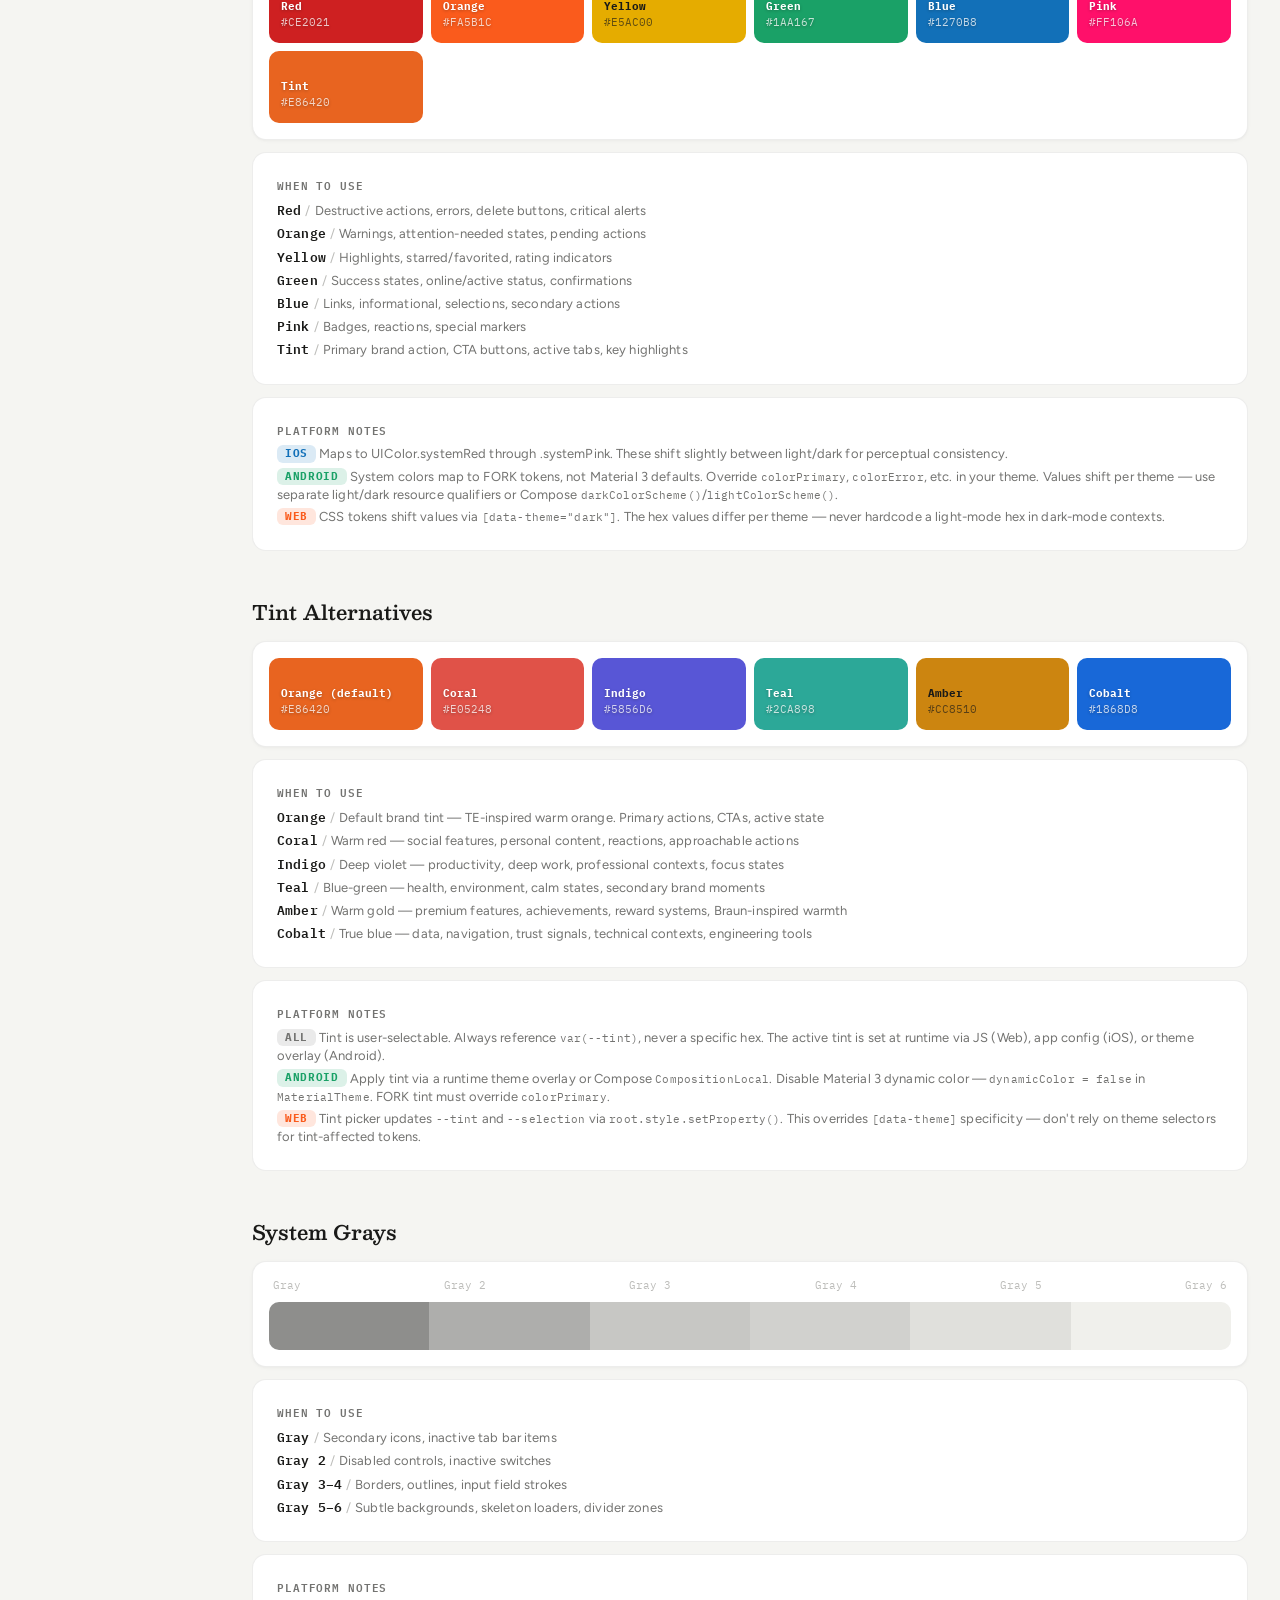
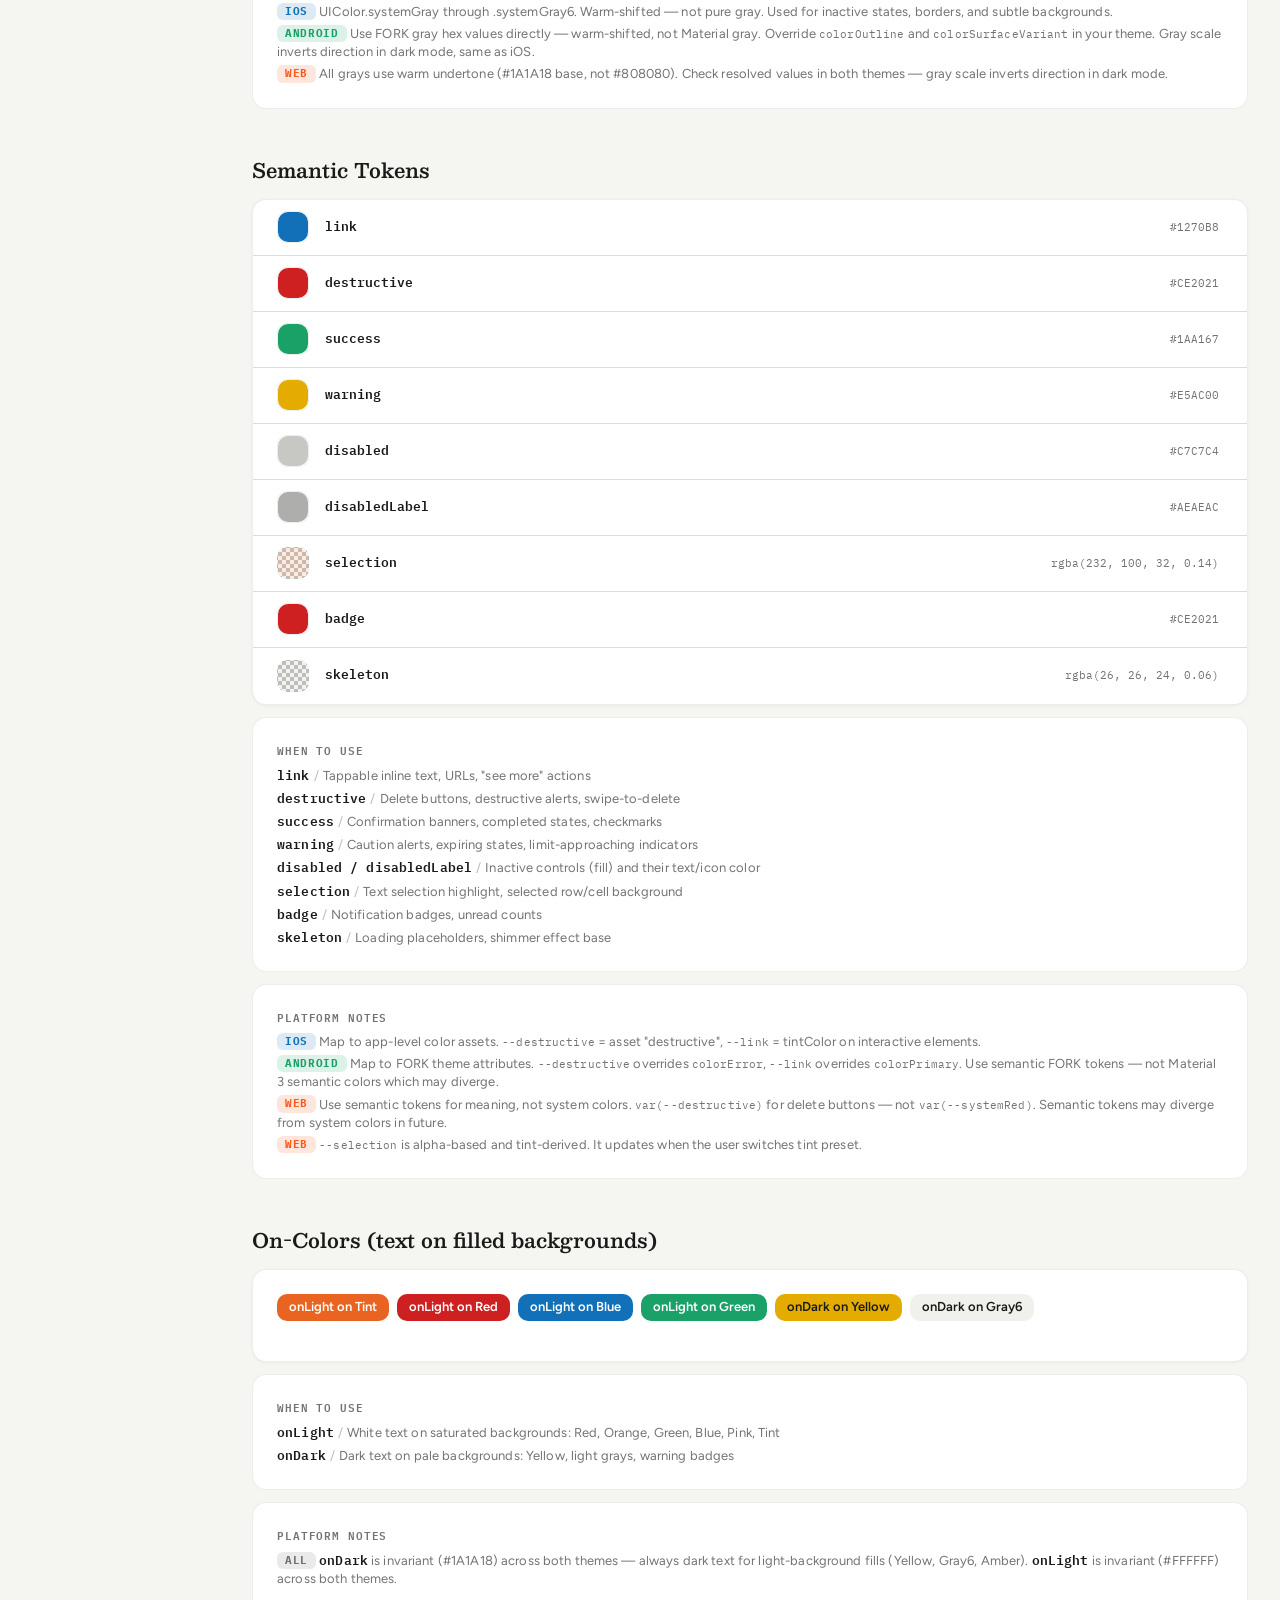
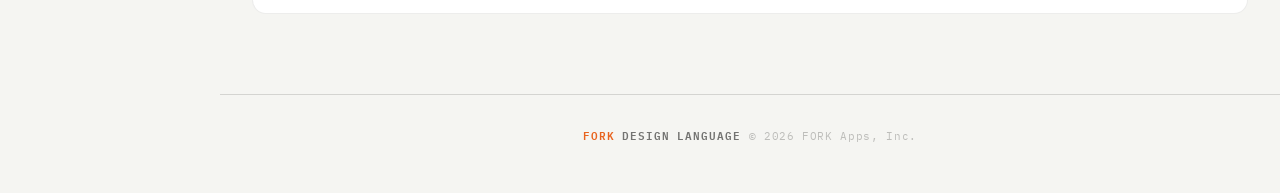
==== commit 6f64d2cc: "Audit messages page against Design DNA and fix violations - Add --chatBubbleUserBackground / --chatB" ====
--- a/pages/colors.html
+++ b/pages/colors.html
@@ -24,8 +24,7 @@
     <a class="top-nav-link active" href="colors.html" aria-current="page">Colors</a>
     <a class="top-nav-link" href="layout.html">Layout</a>
     <a class="top-nav-link" href="components.html">Components</a>
-    <a class="top-nav-link" href="chat.html">Chat</a>
-    <a class="top-nav-link" href="terminal.html">Terminal</a>
+    <a class="top-nav-link" href="messages.html">Messages</a>
     <a class="top-nav-link" href="typography.html">Typography</a>
     <a class="top-nav-link" href="visual-direction.html">Visual</a>
     <a class="top-nav-link" href="motion.html">Motion</a>
--- a/styles.css
+++ b/styles.css
@@ -121,6 +121,10 @@
   --dotTap: rgba(26, 26, 24, 0.17);
   --dotField: rgba(26, 26, 24, 0.30);
 
+  /* ANSI terminal palette (theme-stable) */
+  --ansiBlack: #1A1A18;
+  --ansiWhite: #C7C7C4;
+
   /* Spacing */
   --space2: 2px;
   --space4: 4px;
@@ -143,6 +147,14 @@
   /* Chat — bubble geometry */
   --chatBubbleRadius: 18px;
   --chatTailRadius: 6px;
+  --chatCapsuleRadius: 24px;
+
+  /* Chat — outgoing bubble.
+     Separate from --systemBlue because system colors in dark mode get LIGHTER
+     (optimized for text on dark bg), but outgoing bubbles carry white text
+     and need to stay dark enough for AA contrast (≥4.5:1). */
+  --chatBubbleUserBackground: #1270B8;
+  --chatBubbleUserText: #FFFFFF;
 
   /* Border — softer than separator, for card/component outlines */
   --border: rgba(26, 26, 24, 0.08);
@@ -290,8 +302,17 @@
   --dotTap: rgba(245, 245, 242, 0.10);
   --dotField: rgba(245, 245, 242, 0.18);
 
+  /* ANSI terminal palette (theme-stable) */
+  --ansiBlack: #545452;
+  --ansiWhite: #C7C7C4;
+
   /* Border */
   --border: rgba(245, 245, 242, 0.08);
+
+  /* Chat — outgoing bubble: darker than dark-mode systemBlue (#1A8DE0)
+     to maintain ≥4.5:1 contrast with white text */
+  --chatBubbleUserBackground: #1478CC;
+  --chatBubbleUserText: #FFFFFF;
 
   /* Glass — specular highlight */
   --glassSpecular: rgba(255, 255, 255, 0.08);
@@ -630,6 +651,13 @@
   scroll-margin-top: calc(var(--headerHeight) + var(--space16));
 }
 
+/* Rule section — tinted border for immutable design rules (e.g. message anatomy) */
+.section--rule {
+  border: 2px solid var(--tint);
+  border-radius: var(--radius14);
+  padding: var(--space24);
+}
+
 .page-title {
   font-family: var(--fontDisplay);
   font-size: var(--typeTitle1);
@@ -656,6 +684,12 @@
   letter-spacing: 0;
   text-transform: none;
   color: var(--label);
+  margin-bottom: var(--space16);
+}
+
+.section-desc {
+  color: var(--secondaryLabel);
+  font-size: var(--typeFootnote);
   margin-bottom: var(--space16);
 }
 
@@ -1393,7 +1427,7 @@
 .prose code {
   font-family: var(--fontMono);
   font-size: var(--typeFootnote);
-  font-weight: 500;
+  font-weight: 600;
   color: var(--tint);
   background: var(--systemFill);
   padding: var(--space2) var(--space4);
@@ -2787,13 +2821,14 @@
   scrollbar-width: none;
 }
 
-/* Separator — left aligns with thumbs, right aligns with send button left edge */
+/* Separator — left aligns with thumbs, right stops before send button (44px + input-row padding) */
 .chat-compose-attachments::after {
+  --_send: 44px; /* matches .chat-compose-action width */
   content: "";
   position: absolute;
   bottom: 0;
   left: var(--space8);
-  right: calc(var(--space4) + 36px + var(--space4));
+  right: calc(var(--space2) + var(--_send));
   height: 1px;
   background: var(--border);
 }
@@ -2816,6 +2851,7 @@
   object-fit: cover;
 }
 
+/* Dark scrim intentional — always overlays image content, not theme background */
 .chat-compose-thumb-remove {
   position: absolute;
   top: var(--space4);
@@ -2833,11 +2869,20 @@
   padding: 0;
 }
 
-/* Input row — textarea + send */
+/* Tap-target expansion to 44px minimum */
+.chat-compose-thumb-remove::after {
+  content: '';
+  position: absolute;
+  inset: -12px;
+}
+
+/* Input row — textarea + send.
+   Capsule height = attach button (44px). Send sits inside with 2px inset.
+   Send = 40px (20px radius). Capsule radiusFull = 22px. Gap = 2px → concentric. */
 .chat-compose-input-row {
   display: flex;
   align-items: flex-end;
-  padding: var(--space4);
+  padding: var(--space2);
 }
 
 .chat-compose-input {
@@ -2849,9 +2894,11 @@
   font-size: var(--typeSubheadline);
   color: var(--label);
   line-height: 1.5;
-  padding: 6px var(--space12);
-  min-height: 36px;
-  max-height: calc(var(--typeSubheadline) * 1.5 * 10 + 12px);
+  /* 16px × 1.5 = 24px line. 8px top+bottom = 40px — matches send button inside capsule */
+  padding: var(--space8) var(--space12);
+  min-height: 40px;
+  box-sizing: border-box;
+  max-height: calc(var(--typeSubheadline) * 1.5 * 10 + var(--space16));
   outline: none;
   overflow-y: auto;
   scrollbar-width: none;
@@ -2869,8 +2916,8 @@
 
 /* Action buttons — shared base (attach + send) */
 .chat-compose-action {
-  width: 36px;
-  height: 36px;
+  width: 44px;
+  height: 44px;
   border-radius: 50%;
   border: none;
   display: flex;
@@ -2896,15 +2943,19 @@
   transform: none;
 }
 
-/* Send — filled circle, matches outgoing bubble */
+/* Send — filled circle inside capsule.
+   40px (not 44) so it sits with 2px inset inside the 44px capsule.
+   Concentric: capsule radiusFull = 22px, send radius = 20px, gap = 2px. */
 .chat-compose-send {
-  background: var(--systemBlue);
-  color: var(--onLight);
+  width: 40px;
+  height: 40px;
+  background: var(--chatBubbleUserBackground);
+  color: var(--chatBubbleUserText);
 }
 
 .chat-compose-send:focus-visible {
   outline: none;
-  box-shadow: 0 0 0 3px color-mix(in srgb, var(--systemBlue) 30%, transparent);
+  box-shadow: 0 0 0 3px color-mix(in srgb, var(--chatBubbleUserBackground) 30%, transparent);
 }
 
 /* Attach — matches capsule height, outside */
@@ -4228,10 +4279,89 @@
   min-width: 0;
 }
 
-/* Agent incoming — flat text, no bubble */
+/* Agent incoming — flat text, no bubble, no avatar, full width */
+.chat-msg--incoming:not(.chat-msg--peer) {
+  max-width: 100%;
+  width: 100%;
+}
+
+.chat-msg--incoming:not(.chat-msg--peer) > div {
+  width: 100%;
+}
+
 .chat-msg--incoming .chat-msg-bubble {
   background: transparent;
   padding: var(--space2) 0;
+}
+
+/* ── Chat Media Attachment Rules ── */
+/* Peer/outgoing bubbles with media: no padding, image edge-to-edge */
+
+.chat-msg-bubble--media {
+  padding: 0;
+  overflow: hidden;
+  width: var(--chat-media-w, 280px);
+}
+
+/* Text inside media bubble — use padding-bottom on bubble + side padding via inner wrapper.
+   Bare text nodes (not wrapped): bubble itself provides the spacing. */
+.chat-msg-bubble--media {
+  padding-bottom: var(--space8);
+}
+.chat-msg-bubble--media > .chat-attach-media {
+  margin-bottom: 0;
+}
+/* When no text (media only), remove bottom padding */
+.chat-msg-bubble--media > .chat-attach-media:last-child {
+  margin-bottom: 0;
+}
+.chat-msg-bubble--media:has(.chat-attach-media:last-child) {
+  padding-bottom: 0;
+}
+
+/* Caption text below media in bubble — horizontal padding, no top reset */
+.chat-media-caption {
+  padding: var(--space4) var(--space12) 0;
+  margin: 0;
+}
+
+/* Single media: fill bubble width, natural aspect ratio */
+.chat-msg-bubble--media .chat-attach-media .chat-media {
+  width: var(--chat-media-w, 280px);
+  height: auto;
+  border-radius: 0;
+}
+
+/* Multiple media: horizontal scroll, 70% width per thumb (peek next 30%) */
+.chat-msg-bubble--media-scroll {
+  padding: 0;
+  padding-bottom: var(--space8);
+  overflow: hidden;
+  width: var(--chat-media-w, 280px);
+}
+.chat-msg-bubble--media-scroll:has(.chat-attach-media:last-child) {
+  padding-bottom: 0;
+}
+
+.chat-msg-bubble--media-scroll .chat-attach-media {
+  padding: var(--space8);
+  gap: var(--space8);
+}
+
+.chat-msg-bubble--media-scroll .chat-attach-media .chat-media {
+  width: calc(var(--chat-media-w, 280px) * 0.7);
+  height: auto;
+  aspect-ratio: 4/3;
+  flex-shrink: 0;
+  border-radius: var(--radius6);
+}
+
+/* Agent media carousel — bleed to full chat-demo width via negative margin */
+.chat-msg--incoming > div > .chat-attach-media {
+  margin-left: calc(var(--space24) * -1);
+  margin-right: calc(var(--space24) * -1);
+  padding-left: var(--space24);
+  padding-right: var(--space24);
 }
 
 /* Peer incoming — visible bubble, tail top-left */
@@ -4241,10 +4371,25 @@
   border-top-left-radius: var(--chatTailRadius);
 }
 
+/* Media bubbles override peer/outgoing padding */
+.chat-msg--peer .chat-msg-bubble.chat-msg-bubble--media,
+.chat-msg--peer .chat-msg-bubble.chat-msg-bubble--media-scroll,
+.chat-msg--outgoing .chat-msg-bubble.chat-msg-bubble--media,
+.chat-msg--outgoing .chat-msg-bubble.chat-msg-bubble--media-scroll {
+  padding: 0;
+  padding-bottom: var(--space8);
+}
+.chat-msg--peer .chat-msg-bubble.chat-msg-bubble--media:not(:has(p)),
+.chat-msg--peer .chat-msg-bubble.chat-msg-bubble--media-scroll:not(:has(p)),
+.chat-msg--outgoing .chat-msg-bubble.chat-msg-bubble--media:not(:has(p)),
+.chat-msg--outgoing .chat-msg-bubble.chat-msg-bubble--media-scroll:not(:has(p)) {
+  padding-bottom: 0;
+}
+
 /* Outgoing — blue bubble, tail bottom-right */
 .chat-msg--outgoing .chat-msg-bubble {
-  background: var(--systemBlue);
-  color: var(--onLight);
+  background: var(--chatBubbleUserBackground);
+  color: var(--chatBubbleUserText);
   text-shadow: var(--textShadowOnFill);
   border-bottom-right-radius: var(--chatTailRadius);
 }
@@ -4255,7 +4400,7 @@
    dimension, ALL radii scale down — a 6px tail next to 9999px → ~0px. */
 /* (0,2,0) — base pill shape */
 .chat-msg-bubble.chat-msg-bubble--capsule {
-  border-radius: 24px;
+  border-radius: var(--chatCapsuleRadius);
   white-space: nowrap;
 }
 
@@ -4295,7 +4440,7 @@
 }
 /* (0,4,0) — capsule: reset TL to pill, add BL */
 .chat-msg--peer.chat-msg--group-start .chat-msg-bubble.chat-msg-bubble--capsule {
-  border-top-left-radius: 24px;
+  border-top-left-radius: var(--chatCapsuleRadius);
   border-bottom-left-radius: var(--chatTailRadius);
 }
 
@@ -4324,7 +4469,7 @@
 }
 /* (0,4,0) — capsule: reset BR to pill */
 .chat-msg--outgoing.chat-msg--group-end .chat-msg-bubble.chat-msg-bubble--capsule {
-  border-bottom-right-radius: 24px;
+  border-bottom-right-radius: var(--chatCapsuleRadius);
 }
 
 .chat-msg--system .chat-msg-bubble {
@@ -4339,6 +4484,7 @@
   font-family: var(--fontBody);
   font-size: var(--typeCaption2);
   font-weight: 600;
+  letter-spacing: 0.01em;
   color: var(--secondaryLabel);
   margin-bottom: var(--space2);
 }
@@ -4422,6 +4568,7 @@
   font-family: var(--fontBody);
   font-size: var(--typeCaption1);
   font-weight: 600;
+  letter-spacing: 0.01em;
   color: var(--label);
   line-height: 1.3;
 }
@@ -4429,6 +4576,7 @@
 .chat-link-preview-desc {
   font-family: var(--fontBody);
   font-size: var(--typeCaption2);
+  letter-spacing: 0.01em;
   color: var(--secondaryLabel);
   line-height: 1.3;
   margin-top: var(--space2);
@@ -4483,6 +4631,7 @@
   font-family: var(--fontBody);
   font-size: var(--typeCaption1);
   font-weight: 600;
+  letter-spacing: 0.01em;
   color: var(--label);
 }
 
@@ -4496,7 +4645,7 @@
 /* Typing indicator */
 .chat-typing {
   display: inline-flex;
-  gap: 4px;
+  gap: var(--space4);
   align-items: center;
   padding: var(--space12) var(--space16);
   background: var(--systemFill);
@@ -4520,21 +4669,12 @@
   30% { opacity: 1; transform: translateY(-4px); }
 }
 
-/* Agent typing — mini dot field */
-.chat-typing--agent {
-  width: 28px;
-  height: 28px;
-  border-radius: 0;
-  overflow: hidden;
-  background: transparent;
-  padding: 0;
-  border: none;
-}
-
-.chat-typing--agent canvas {
-  display: block;
-  width: 100%;
-  height: 100%;
+/* Agent thinking — block cursor, shared with terminal */
+.chat-thinking {
+  padding: var(--space4) 0;
+  font-family: var(--fontMono);
+  font-size: var(--typeCode);
+  line-height: 1.6;
 }
 
 /* ── Modal ── */
@@ -4782,6 +4922,9 @@
 }
 
 .window-titlebar {
+  --_dot: 12px;
+  --_dot-gap: 6px;
+  --_controls-w: calc(3 * var(--_dot) + 2 * var(--_dot-gap));
   display: flex;
   align-items: center;
   gap: var(--space8);
@@ -4793,12 +4936,12 @@
 
 .window-controls {
   display: flex;
-  gap: 6px;
+  gap: var(--_dot-gap);
 }
 
 .window-dot {
-  width: 14px;
-  height: 14px;
+  width: var(--_dot);
+  height: var(--_dot);
   border-radius: 50%;
 }
 
@@ -4812,7 +4955,7 @@
   font-family: var(--fontMono);
   font-size: var(--typeCaption1);
   color: var(--secondaryLabel);
-  margin-right: 54px; /* offset for centered title (3 dots × 14px + 2 gaps × 6px) */
+  margin-right: var(--_controls-w);
 }
 
 .window-tabs {
@@ -4825,6 +4968,7 @@
   padding: var(--space4) var(--space12);
   font-family: var(--fontMono);
   font-size: var(--typeCaption2);
+  letter-spacing: 0.01em;
   color: var(--tertiaryLabel);
   border-radius: var(--radius6);
   cursor: pointer;
@@ -4903,6 +5047,11 @@
   color: var(--secondaryLabel);
 }
 
+.term-prompt-user {
+  color: var(--systemBlue);
+  margin-right: 0.5ch;
+}
+
 .term-prompt-symbol {
   color: var(--tint);
   margin: 0 var(--space8) 0 var(--space4);
@@ -4910,7 +5059,11 @@
 
 .term-prompt-input {
   color: var(--label);
-  white-space: pre;
+  white-space: pre-wrap;
+  display: -webkit-box;
+  -webkit-box-orient: vertical;
+  -webkit-line-clamp: 2;
+  overflow: hidden;
 }
 
 /* Uses shared .cursor.cursor--block component */
@@ -4920,10 +5073,13 @@
 }
 
 /* ── Attachments ── */
-/* Shared attachment strip: horizontal row of media thumbs + file pills */
+/* Shared attachment strip: horizontal row of media thumbs + pills.
+   All dimensions derive from --pill-h so pill, thumb, and --lg stay in sync. */
 
 .attach-row {
-  display: flex;
+  --pill-h: 48px;
+  display: flex;
+  align-items: stretch;
   gap: var(--space8);
   padding: var(--space8) 0;
   overflow-x: auto;
@@ -4932,17 +5088,61 @@
 
 .attach-row::-webkit-scrollbar { display: none; }
 
+/* Input attachments — same layout logic as --lg but capped at 2 rows.
+   With thumbs: thumbs stretch to --attach-h, pills waterfall via .attach-pills.
+   Without thumbs: pills flex-wrap into max 2 rows. */
+.attach-row--input {
+  --attach-h: calc(var(--pill-h) * 2 + var(--space8));
+  padding-left: calc(1ch + var(--space8));
+  position: relative;
+  flex-wrap: wrap;
+  overflow: hidden;
+  max-height: calc(var(--pill-h) * 2 + var(--space8) * 3);
+}
+
+/* Input thumbs: 2-row height, square */
+.attach-row--input .attach-thumb {
+  height: var(--attach-h);
+  width: var(--attach-h);
+}
+
+/* Input pill waterfall: 2-row column wrap (mirrors --lg .attach-pills) */
+.attach-row--input .attach-pills {
+  height: var(--attach-h);
+}
+
+.attach-row--input .attach-artifact {
+  max-width: 400px;
+}
+
+.attach-row--input::before {
+  content: '>';
+  position: absolute;
+  left: 0;
+  top: var(--space8);
+  font-family: var(--fontMono);
+  font-size: var(--typeCode);
+  line-height: var(--pill-h);
+  color: var(--tint);
+}
+
 /* ── Output Attachments ── */
 /* Layout rules:
-   1. Base height (48px) is shared between input and output
-   2. Output media = 2× base + gap (double height, aspect-ratio width)
-   3. Output file pills = base height (same as input), 2-row waterfall
-   4. Media always before files in DOM order */
+   1. --pill-h is the base unit, shared between input and output
+   2. No media: --attach-h = 2 rows (2× pill + gap)
+   3. With media (:has(.attach-thumb)): --attach-h = 3 rows (3× pill + 2× gap)
+   4. Pills = same --pill-h, column-wrap waterfall
+   5. Media always before pills in DOM order */
 
 .attach-row--lg {
-  --attach-h: calc(48px * 2 + var(--space8)); /* 104px */
+  --attach-h: calc(var(--pill-h) * 2 + var(--space8));
   gap: var(--space8);
   padding: var(--space12) 0;
+}
+
+/* With media preview: 3 pill rows to give thumbs more presence */
+.attach-row--lg:has(.attach-thumb) {
+  --attach-h: calc(var(--pill-h) * 3 + var(--space8) * 2);
 }
 
 /* Thumbs: double height, aspect-ratio driven width */
@@ -4952,8 +5152,8 @@
   aspect-ratio: 4/3; /* default — override per-item with style="" */
 }
 
-/* File group wrapper: 2-row horizontal waterfall */
-.attach-files {
+/* Pill group wrapper: column-wrap waterfall (2 or 3 rows via --attach-h) */
+.attach-pills {
   display: flex;
   flex-direction: column;
   flex-wrap: wrap;
@@ -4961,26 +5161,29 @@
   align-content: flex-start;
 }
 
-.attach-row--lg .attach-files {
+.attach-row--lg .attach-pills {
   height: var(--attach-h);
 }
 
-/* File pills inside --lg: same base height as input, capped width */
-.attach-row--lg .attach-file {
-  max-width: 220px;
-}
-
-
-/* Square media thumbnail */
+/* Pills inside --lg: capped width */
+.attach-row--lg .attach-artifact {
+  max-width: 400px;
+}
+
+/* Square media thumbnail — height = --pill-h base, square */
 .attach-thumb {
-  width: 48px;
-  height: 48px;
-  border-radius: var(--radius8);
+  width: var(--pill-h);
+  height: var(--pill-h);
   background: var(--tertiarySystemFill);
   flex-shrink: 0;
   position: relative;
   overflow: hidden;
-}
+  cursor: pointer;
+  transition: transform 0.18s var(--easeStandard), opacity 0.15s var(--easeFluent);
+}
+
+.attach-thumb:hover { opacity: 0.88; }
+.attach-thumb:active { transform: scale(0.96); }
 
 .attach-thumb img {
   width: 100%;
@@ -4988,50 +5191,7 @@
   object-fit: cover;
 }
 
-/* File pill — icon left, name + path stacked right */
-.attach-file {
-  display: flex;
-  align-items: center;
-  gap: var(--space8);
-  height: 48px;
-  padding: 0 var(--space16);
-  background: var(--tertiarySystemFill);
-  border-radius: var(--radius8);
-  flex-shrink: 0;
-  font-family: var(--fontMono);
-  white-space: nowrap;
-}
-
-.attach-file-icon {
-  color: var(--secondaryLabel);
-  flex-shrink: 0;
-  width: 24px;
-  height: 24px;
-}
-
-.attach-file-info {
-  display: flex;
-  flex-direction: column;
-  gap: var(--space4);
-  min-width: 0;
-}
-
-.attach-file-name {
-  color: var(--label);
-  font-weight: 500;
-  font-size: var(--typeCaption1);
-  line-height: 1.1;
-  overflow: hidden;
-  text-overflow: ellipsis;
-}
-
-.attach-file-path {
-  color: var(--tertiaryLabel);
-  font-size: var(--typeCaption2);
-  line-height: 1.1;
-}
-
-/* Remove button overlay */
+/* Remove button overlay — always uses dark scrim since it sits on image content, not theme bg */
 .attach-remove {
   position: absolute;
   top: var(--space4);
@@ -5050,8 +5210,15 @@
   transition: opacity 0.15s var(--easeFluent);
 }
 
+/* Tap-target expansion to 44px minimum */
+.attach-remove::after {
+  content: '';
+  position: absolute;
+  inset: -13px;
+}
+
 .attach-thumb:hover .attach-remove,
-.attach-file:hover .attach-remove { opacity: 1; }
+.attach-artifact:hover .attach-remove { opacity: 1; }
 
 /* ── Terminal Syntax Highlighting ── */
 .term-kw { color: var(--systemPink); }
@@ -5068,14 +5235,14 @@
 .term-path { color: var(--link); }
 
 /* ── Terminal ANSI Colors ── */
-.term-ansi-black { color: var(--label); }
+.term-ansi-black { color: var(--ansiBlack); }
 .term-ansi-red { color: var(--systemRed); }
 .term-ansi-green { color: var(--systemGreen); }
 .term-ansi-yellow { color: var(--systemYellow); }
 .term-ansi-blue { color: var(--systemBlue); }
 .term-ansi-magenta { color: var(--systemPink); }
 .term-ansi-cyan { color: var(--tintTeal); }
-.term-ansi-white { color: var(--tertiaryLabel); }
+.term-ansi-white { color: var(--ansiWhite); }
 
 /* Bright ANSI — theme shift handles brightness */
 .term-ansi-bright-black { color: var(--secondaryLabel); }
@@ -5122,6 +5289,50 @@
   font-weight: 600;
 }
 
+/* ── Terminal Table ── */
+.term-table {
+  width: 100%;
+  border-collapse: collapse;
+  font-family: var(--fontMono);
+  font-size: var(--typeCode);
+  line-height: 1.6;
+}
+
+.term-table th {
+  font-size: var(--typeCaption2);
+  font-weight: 600;
+  letter-spacing: 0.06em;
+  text-transform: uppercase;
+  color: var(--tertiaryLabel);
+  text-align: left;
+  padding: var(--space4) var(--space12) var(--space8);
+  border-bottom: 1px solid var(--separator);
+  white-space: nowrap;
+}
+
+.term-table td {
+  padding: var(--space4) var(--space12);
+  color: var(--label);
+  vertical-align: baseline;
+  white-space: nowrap;
+}
+
+.term-table td.term-table-muted {
+  color: var(--secondaryLabel);
+}
+
+.term-table tbody tr:first-child td {
+  padding-top: var(--space8);
+}
+
+.term-table tbody tr:last-child td {
+  padding-bottom: 0;
+}
+
+.term-table thead tr:first-child th {
+  padding-top: 0;
+}
+
 /* ── Terminal Progress ── */
 .term-progress {
   display: flex;
@@ -5132,18 +5343,25 @@
   line-height: 1.7;
 }
 
+.term-progress-title {
+  color: var(--label);
+  font-weight: 600;
+  white-space: nowrap;
+}
+
 .term-progress-track {
   flex: 1;
-  height: 4px;
+  height: var(--space4);
   background: var(--tertiarySystemFill);
-  border-radius: 2px;
+  border-radius: var(--space2);
   overflow: hidden;
 }
 
-.term-progress-bar {
+.term-progress-bar,
+.term-activity-bar {
   height: 100%;
   background: var(--tint);
-  border-radius: 2px;
+  border-radius: var(--space2);
   transition: width 0.4s var(--easeFluent);
 }
 
@@ -5184,6 +5402,11 @@
   color: var(--systemBlue);
   background: rgba(18, 112, 184, 0.12);
 }
+
+[data-theme="dark"] .term-badge--success { background: rgba(34, 192, 122, 0.14); }
+[data-theme="dark"] .term-badge--error { background: rgba(232, 65, 66, 0.14); }
+[data-theme="dark"] .term-badge--warning { background: rgba(255, 208, 58, 0.14); }
+[data-theme="dark"] .term-badge--info { background: rgba(26, 141, 224, 0.14); }
 
 /* ── Terminal Side-by-Side ── */
 .term-pair {
@@ -5198,6 +5421,11 @@
   }
 }
 
+/* Demo spacer between variants inside .term-surface */
+.term-spacer { height: var(--space16); }
+.term-spacer--sm { height: var(--space12); }
+.term-spacer--xs { height: var(--space8); }
+
 /* ── Terminal ANSI Swatch Grid ── */
 .term-ansi-grid {
   display: grid;
@@ -5212,7 +5440,7 @@
   flex-direction: column;
   align-items: center;
   justify-content: center;
-  gap: 2px;
+  gap: var(--space2);
   font-family: var(--fontMono);
   font-size: var(--typeOverline);
   letter-spacing: 0.04em;
@@ -5232,7 +5460,7 @@
 }
 
 .term-ansi-swatch-label {
-  font-size: 9px;
+  font-size: var(--typeOverline);
   color: var(--onLight);
   text-shadow: var(--textShadowOnFill);
   opacity: 0.8;
@@ -5246,17 +5474,10 @@
 
 /* ── Terminal Thinking ── */
 .term-thinking {
-  display: flex;
-  align-items: center;
-  gap: var(--space8);
   padding: var(--space4) 0;
-}
-
-.term-thinking canvas {
-  display: block;
-  width: 28px;
-  height: 28px;
-  flex-shrink: 0;
+  font-family: var(--fontMono);
+  font-size: var(--typeCode);
+  line-height: 1.6;
 }
 
 /* ── Terminal Mono Prose ── */
@@ -5347,8 +5568,8 @@
 
 .term-prose code {
   background: var(--systemFill);
-  padding: 1px 4px;
-  border-radius: 3px;
+  padding: 1px var(--space4);
+  border-radius: var(--space2);
 }
 
 .term-prose pre {
@@ -5389,11 +5610,11 @@
 .term-prose.is-streaming::after {
   content: '';
   display: inline-block;
-  width: 8px;
+  width: var(--space8);
   height: 1.15em;
   background: var(--tint);
   vertical-align: text-bottom;
-  margin-left: 2px;
+  margin-left: var(--space2);
 }
 
 /* ── Terminal Fold ── */
@@ -5405,12 +5626,13 @@
   display: flex;
   align-items: center;
   gap: var(--space8);
+  min-height: 44px;
   cursor: pointer;
   list-style: none;
   font-family: var(--fontMono);
   font-size: var(--typeCode);
   line-height: 1.7;
-  color: var(--tertiaryLabel);
+  color: var(--label);
   padding: var(--space2) 0;
 }
 
@@ -5418,6 +5640,7 @@
 
 .term-fold summary::before {
   content: '▸';
+  color: var(--tertiaryLabel);
   transition: transform 0.15s var(--easeFluent);
   display: inline-block;
   flex-shrink: 0;
@@ -5431,6 +5654,11 @@
   padding-left: 2ch;
   padding-bottom: var(--space4);
 }
+
+.term-fold-icon { color: var(--systemBlue); }
+.term-fold-tool { color: var(--secondaryLabel); }
+.term-fold-target { color: var(--label); }
+.term-fold summary .term-badge { margin-left: auto; }
 
 /* ── Terminal Block Copy ── */
 .term-block-copy {
@@ -5444,30 +5672,734 @@
   height: 28px;
   border-radius: var(--radius6);
   border: none;
-  background: var(--secondarySystemBackground);
+  background: transparent;
   color: var(--tertiaryLabel);
   cursor: pointer;
-  opacity: 0;
-  transition: opacity 0.15s var(--easeFluent), background 0.15s var(--easeFluent), color 0.15s var(--easeFluent);
-}
-
-.term-block:hover .term-block-copy {
-  opacity: 1;
+  transition: background 0.15s var(--easeFluent), color 0.15s var(--easeFluent), transform 0.18s var(--easeStandard);
 }
 
 .term-block-copy:hover {
   background: var(--systemFill);
-  color: var(--label);
+  color: var(--secondaryLabel);
 }
 
 .term-block-copy:active {
   background: var(--secondarySystemFill);
-}
-
-@media (hover: none) {
-  .term-block-copy {
-    opacity: 1;
+  color: var(--label);
+  transform: scale(0.96);
+}
+
+.term-block-copy::after {
+  content: '';
+  position: absolute;
+  inset: -8px;
+}
+
+/* ── Artifact Pill ── */
+/* Universal pill for files, artifacts, results.
+   Fixed height from --pill-h, square icon, optional meta + badge. */
+.attach-artifact {
+  --_pad: var(--space8);
+  --_icon: calc(var(--pill-h, 48px) - var(--_pad) * 2);
+  display: flex;
+  align-items: center;
+  gap: var(--space8);
+  height: var(--pill-h, 48px);
+  padding: 0 var(--space12) 0 var(--_pad);
+  background: var(--tertiarySystemFill);
+  flex-shrink: 0;
+  font-family: var(--fontMono);
+  white-space: nowrap;
+  text-decoration: none;
+  color: inherit;
+  cursor: pointer;
+  transition: background 0.15s var(--easeFluent), transform 0.18s var(--easeStandard);
+}
+
+.attach-artifact:hover {
+  background: var(--secondarySystemFill);
+}
+
+.attach-artifact:active {
+  transform: scale(0.96);
+}
+
+.attach-artifact-icon {
+  width: var(--_icon);
+  height: var(--_icon);
+  border-radius: var(--radius6);
+  background: var(--tint);
+  display: flex;
+  align-items: center;
+  justify-content: center;
+  flex-shrink: 0;
+  color: var(--onLight);
+}
+
+.attach-artifact-icon svg {
+  width: 14px;
+  height: 14px;
+}
+
+.attach-artifact-icon--muted {
+  background: var(--secondarySystemFill);
+  color: var(--secondaryLabel);
+}
+
+.attach-artifact-info {
+  display: flex;
+  flex-direction: column;
+  justify-content: center;
+  gap: var(--space2);
+  min-width: 0;
+}
+
+.attach-artifact-name {
+  color: var(--label);
+  font-weight: 600;
+  font-size: var(--typeCaption1);
+  line-height: 1.1;
+  overflow: hidden;
+  text-overflow: ellipsis;
+}
+
+.attach-artifact-meta {
+  color: var(--tertiaryLabel);
+  font-size: var(--typeCaption2);
+  line-height: 1.1;
+}
+
+.attach-artifact-badge {
+  margin-left: auto;
+}
+
+/* ── Activity Card ── */
+/* Rich progress card with icon, title · status, progress bar */
+.term-activity {
+  display: flex;
+  align-items: center;
+  gap: var(--space12);
+  padding: var(--space12) var(--space16);
+  margin: var(--space4) 0;
+  background: var(--tertiarySystemFill);
+  border-radius: var(--radius12);
+  font-family: var(--fontMono);
+}
+
+.term-activity-icon {
+  width: 32px;
+  height: 32px;
+  border-radius: var(--radius6);
+  background: var(--tint);
+  display: flex;
+  align-items: center;
+  justify-content: center;
+  flex-shrink: 0;
+  color: var(--onLight);
+}
+
+.term-activity-icon svg {
+  width: 16px;
+  height: 16px;
+}
+
+.term-activity-body {
+  flex: 1;
+  min-width: 0;
+  display: flex;
+  flex-direction: column;
+  gap: var(--space8);
+}
+
+.term-activity-header {
+  display: flex;
+  align-items: baseline;
+  gap: var(--space8);
+  min-width: 0;
+  font-size: var(--typeCaption1);
+  line-height: 1.2;
+}
+
+.term-activity-title {
+  color: var(--label);
+  font-weight: 600;
+  white-space: nowrap;
+}
+
+.term-activity-dot {
+  color: var(--tertiaryLabel);
+  flex-shrink: 0;
+}
+
+.term-activity-dot::before {
+  content: '·';
+}
+
+.term-activity-status {
+  color: var(--secondaryLabel);
+  overflow: hidden;
+  text-overflow: ellipsis;
+  white-space: nowrap;
+}
+
+.term-activity-track {
+  height: var(--space4);
+  background: var(--quaternarySystemFill);
+  border-radius: var(--space2);
+  overflow: hidden;
+}
+
+/* .term-activity-bar styles merged into .term-progress-bar above */
+
+.term-activity-label {
+  color: var(--secondaryLabel);
+  font-size: var(--typeCaption2);
+  flex-shrink: 0;
+}
+
+/* ── Step List ── */
+/* Multi-step checklist with individual statuses */
+.term-steps {
+  display: flex;
+  flex-direction: column;
+  gap: var(--space2);
+  font-family: var(--fontMono);
+  font-size: var(--typeCode);
+  line-height: 1.7;
+}
+
+.term-step {
+  display: flex;
+  align-items: center;
+  gap: var(--space8);
+}
+
+.term-step-icon {
+  width: 1.2em;
+  text-align: center;
+  flex-shrink: 0;
+}
+
+.term-step--pending .term-step-icon { color: var(--tertiaryLabel); }
+.term-step--pending .term-step-icon::before { content: '○'; }
+.term-step--pending { color: var(--tertiaryLabel); }
+
+.term-step--active .term-step-icon { color: var(--tint); }
+.term-step--active .term-step-icon::before { content: '◉'; }
+.term-step--active { color: var(--label); }
+
+.term-step--done .term-step-icon { color: var(--success); }
+.term-step--done .term-step-icon::before { content: '✓'; }
+.term-step--done { color: var(--secondaryLabel); }
+
+.term-step--error .term-step-icon { color: var(--destructive); }
+.term-step--error .term-step-icon::before { content: '✕'; }
+.term-step--error { color: var(--destructive); }
+
+/* ── Option Picker ── */
+/* Interactive selection from a set of choices */
+.term-options {
+  display: flex;
+  flex-direction: column;
+  gap: var(--space4);
+  font-family: var(--fontMono);
+  font-size: var(--typeCode);
+}
+
+.term-options-prompt {
+  color: var(--label);
+  font-weight: 600;
+  line-height: 1.7;
+  margin-bottom: var(--space4);
+}
+
+.term-option {
+  display: flex;
+  align-items: center;
+  gap: var(--space8);
+  min-height: 44px;
+  padding: var(--space8) var(--space12);
+  background: var(--tertiarySystemFill);
+  border: 1px solid transparent;
+  cursor: pointer;
+  color: var(--label);
+  line-height: 1.4;
+  transition: background 0.15s var(--easeFluent), border-color 0.15s var(--easeFluent);
+}
+
+.term-option:hover {
+  background: var(--secondarySystemFill);
+}
+
+.term-option--selected {
+  border-color: var(--tint);
+  background: var(--tertiarySystemFill);
+}
+
+.term-option-key {
+  color: var(--secondaryLabel);
+  font-size: var(--typeCaption2);
+  min-width: 2ch;
+  flex-shrink: 0;
+}
+
+/* ── Changeset ── */
+/* Commit / revision summary block */
+.term-changeset {
+  display: flex;
+  flex-direction: column;
+  gap: var(--space4);
+  padding: var(--space12) var(--space16);
+  margin: var(--space4) 0;
+  background: var(--tertiarySystemFill);
+  border-radius: var(--radius12);
+  font-family: var(--fontMono);
+}
+
+.term-changeset-header {
+  display: flex;
+  align-items: center;
+  gap: var(--space8);
+}
+
+.term-changeset-icon {
+  color: var(--secondaryLabel);
+  flex-shrink: 0;
+}
+
+.term-changeset-icon svg {
+  width: 14px;
+  height: 14px;
+}
+
+.term-changeset-id {
+  color: var(--tint);
+  font-size: var(--typeCaption2);
+  font-weight: 600;
+}
+
+.term-changeset-seq {
+  color: var(--tertiaryLabel);
+  font-size: var(--typeCaption2);
+  margin-left: auto;
+}
+
+.term-changeset-msg {
+  color: var(--label);
+  font-size: var(--typeCaption1);
+  font-weight: 600;
+  line-height: 1.4;
+}
+
+.term-changeset-files {
+  display: flex;
+  flex-wrap: wrap;
+  gap: var(--space4);
+}
+
+.term-changeset-file {
+  color: var(--secondaryLabel);
+  font-size: var(--typeCaption2);
+}
+
+/* ── Media Generating ── */
+/* Placeholder state for media being generated — opacity pulse, not shimmer */
+.attach-thumb--generating {
+  position: relative;
+  animation: media-pulse 2s cubic-bezier(0.2, 0, 0, 1) infinite;
+}
+
+@keyframes media-pulse {
+  0%, 100% { opacity: 1; }
+  50% { opacity: 0.5; }
+}
+
+.attach-thumb--generating .attach-thumb-label {
+  position: absolute;
+  inset: 0;
+  display: flex;
+  align-items: center;
+  justify-content: center;
+  color: var(--secondaryLabel);
+  font-family: var(--fontMono);
+  font-size: var(--typeCaption2);
+}
+
+/* ── Message Anatomy Diagram ── */
+.anatomy-diagram {
+  display: flex;
+  flex-direction: column;
+  gap: var(--space12);
+  font-family: var(--fontMono);
+  font-size: var(--typeCode);
+  line-height: 1.7;
+}
+
+.anatomy-row {
+  display: flex;
+  align-items: center;
+  gap: var(--space12);
+}
+
+.anatomy-num {
+  color: var(--tertiaryLabel);
+  min-width: 2ch;
+}
+
+.anatomy-slot {
+  flex: 1;
+  padding: var(--space8) var(--space12);
+  background: var(--tertiarySystemFill);
+  border-radius: var(--radius6);
+}
+
+.anatomy-slot strong {
+  color: var(--label);
+}
+
+.anatomy-slot span {
+  color: var(--tertiaryLabel);
+}
+
+.anatomy-flag {
+  color: var(--tertiaryLabel);
+  font-size: var(--typeCaption2);
+}
+
+/* ── Messages Comparison Layout ── */
+/* Two-column side-by-side comparison: Chat (left) vs Terminal (right) */
+
+.msg-compare {
+  display: grid;
+  grid-template-columns: 1fr 1fr;
+  gap: var(--space24);
+  margin-bottom: var(--space16);
+}
+
+.msg-col-label {
+  font-family: var(--fontMono);
+  font-size: var(--typeOverline);
+  text-transform: uppercase;
+  letter-spacing: 0.08em;
+  color: var(--tertiaryLabel);
+  margin-bottom: var(--space12);
+}
+
+.msg-col {
+  min-width: 0; /* prevent grid blowout from wide children */
+}
+
+.msg-col--empty {
+  /* Intentionally empty — no placeholder, just white space */
+}
+
+@media (max-width: 720px) {
+  .msg-compare {
+    grid-template-columns: 1fr;
   }
+}
+
+/* ── Chat Context Overrides ── */
+/* When terminal components appear inside chat, restyle for chat visual language */
+/* Font: Figtree body (not mono). Radius: concentric with bubble (18px outer). */
+
+.chat-demo .term-fold summary,
+.chat-demo .term-steps,
+.chat-demo .term-options,
+.chat-demo .term-changeset,
+.chat-demo .term-activity {
+  font-family: var(--fontBody);
+  font-size: var(--typeCaption1);
+}
+
+.chat-demo .term-fold summary {
+  border-radius: var(--radius10);
+}
+
+.chat-demo .term-fold-body {
+  font-family: var(--fontMono);
+  font-size: var(--typeCode);
+}
+
+.chat-demo .term-block {
+  border-radius: var(--radius14);
+}
+
+.chat-demo .term-changeset {
+  border-radius: var(--radius14);
+}
+
+.chat-demo .term-option {
+  border-radius: var(--radius10);
+}
+
+.chat-demo .term-step {
+  font-family: var(--fontBody);
+  font-size: var(--typeCaption1);
+}
+
+.chat-demo .term-options-prompt {
+  font-family: var(--fontBody);
+  font-size: var(--typeFootnote);
+  font-weight: 600;
+}
+
+.chat-demo .attach-artifact {
+  border-radius: var(--radius12);
+  font-family: var(--fontBody);
+}
+
+.chat-demo .attach-artifact-name {
+  font-family: var(--fontBody);
+}
+
+.chat-demo .attach-artifact-meta {
+  font-family: var(--fontMono);
+}
+
+.chat-demo .term-activity {
+  border-radius: var(--radius14);
+}
+
+/* Widget siblings after bubble — consistent space4 gap in chat context */
+.chat-msg-bubble + .term-steps,
+.chat-msg-bubble + .term-options,
+.chat-msg-bubble + .term-changeset,
+.chat-msg-bubble + .term-activity,
+.chat-msg-bubble + .chat-widget,
+.chat-msg-bubble + .term-block {
+  margin-top: var(--space4);
+}
+
+/* Chat media sizing — single token controls all media thumb widths */
+.chat-demo {
+  --chat-media-w: 280px;
+}
+
+/* Chat attachments — base flex scroll container */
+.chat-attach-media {
+  display: flex;
+  gap: var(--space4);
+  overflow-x: auto;
+  scrollbar-width: none;
+}
+.chat-attach-media::-webkit-scrollbar { display: none; }
+
+.chat-attach-media .chat-media {
+  flex-shrink: 0;
+  margin: 0;
+  border: none;
+}
+
+.chat-attach-files {
+  display: flex;
+  flex-direction: column;
+  gap: var(--space4);
+  padding: var(--space4) 0;
+  max-width: 320px;
+}
+
+/* Inside bubble: pull pills closer to edges (16px bubble padding → 8px effective) */
+.chat-msg-bubble > .chat-attach-files {
+  margin: calc(-1 * var(--space4)) calc(-1 * var(--space8));
+  margin-bottom: var(--space8);
+  padding-top: 0;
+  padding-bottom: 0;
+}
+
+.chat-attach-files .attach-artifact {
+  border-radius: var(--radius10);
+  font-family: var(--fontBody);
+  width: 100%;
+}
+
+.chat-attach-files .attach-artifact-name {
+  font-family: var(--fontBody);
+}
+
+.chat-attach-files .attach-artifact-meta {
+  font-family: var(--fontMono);
+}
+
+/* Attachment pills inside outgoing (blue) bubble — override for on-fill contrast */
+.chat-msg--outgoing .chat-msg-bubble .attach-artifact {
+  background: rgba(255, 255, 255, 0.15);
+}
+
+.chat-msg--outgoing .chat-msg-bubble .attach-artifact:hover {
+  background: rgba(255, 255, 255, 0.22);
+}
+
+.chat-msg--outgoing .chat-msg-bubble .attach-artifact-name {
+  color: var(--onLight);
+  text-shadow: var(--textShadowOnFill);
+}
+
+.chat-msg--outgoing .chat-msg-bubble .attach-artifact-meta {
+  color: rgba(255, 255, 255, 0.7);
+}
+
+.chat-msg--outgoing .chat-msg-bubble .attach-artifact-icon--muted {
+  background: rgba(255, 255, 255, 0.2);
+  color: var(--onLight);
+}
+
+/* Prose inside outgoing (blue) bubble — on-fill contrast overrides.
+   .prose sub-elements explicitly set color: var(--label), which overrides
+   the cascade from .chat-msg-bubble color: var(--chatBubbleUserText). Every
+   element that sets its own color needs an explicit on-fill override here. */
+
+/* Root prose color — override var(--label) set on .prose */
+.chat-msg--outgoing .chat-msg-bubble .prose {
+  color: var(--chatBubbleUserText);
+  text-shadow: var(--textShadowOnFill);
+}
+
+/* Bold & headings — explicit override (these set color: var(--label) individually) */
+.chat-msg--outgoing .chat-msg-bubble .prose strong,
+.chat-msg--outgoing .chat-msg-bubble .prose em,
+.chat-msg--outgoing .chat-msg-bubble .prose del,
+.chat-msg--outgoing .chat-msg-bubble .prose h1,
+.chat-msg--outgoing .chat-msg-bubble .prose h2,
+.chat-msg--outgoing .chat-msg-bubble .prose h3,
+.chat-msg--outgoing .chat-msg-bubble .prose h4 {
+  color: var(--chatBubbleUserText);
+  text-shadow: var(--textShadowOnFill);
+}
+
+/* Links — underlined white instead of blue-on-blue */
+.chat-msg--outgoing .chat-msg-bubble .prose a {
+  color: var(--chatBubbleUserText);
+  text-decoration-color: rgba(255, 255, 255, 0.5);
+}
+
+.chat-msg--outgoing .chat-msg-bubble .prose a:hover {
+  text-decoration-color: var(--chatBubbleUserText);
+}
+
+/* List markers — receded white */
+.chat-msg--outgoing .chat-msg-bubble .prose li::marker {
+  color: rgba(255, 255, 255, 0.55);
+}
+
+/* Inline code */
+.chat-msg--outgoing .chat-msg-bubble .prose code {
+  color: var(--chatBubbleUserText);
+  background: rgba(255, 255, 255, 0.15);
+}
+
+/* Code blocks — recessed dark surface inside blue bubble.
+   Deep enough to read as its own panel, not a muddy tint overlay. */
+.chat-msg--outgoing .chat-msg-bubble .prose pre {
+  background: rgba(0, 0, 0, 0.38);
+  border: none;
+  border-radius: var(--radius6);
+}
+
+.chat-msg--outgoing .chat-msg-bubble .prose pre code {
+  color: rgba(255, 255, 255, 0.92);
+  background: none;
+  text-shadow: none;
+}
+
+/* Syntax highlighting — muted tints on the dark inset surface */
+.chat-msg--outgoing .chat-msg-bubble .prose pre code span {
+  text-shadow: none;
+}
+
+.chat-msg--outgoing .chat-msg-bubble .prose pre code .term-kw {
+  color: #E0A0FF;
+}
+
+.chat-msg--outgoing .chat-msg-bubble .prose pre code .term-fn {
+  color: #7DD3FC;
+}
+
+.chat-msg--outgoing .chat-msg-bubble .prose pre code .term-str {
+  color: #86EFAC;
+}
+
+.chat-msg--outgoing .chat-msg-bubble .prose pre code .term-param {
+  color: #FDE68A;
+}
+
+.chat-msg--outgoing .chat-msg-bubble .prose pre code .term-op {
+  color: rgba(255, 255, 255, 0.7);
+}
+
+.chat-msg--outgoing .chat-msg-bubble .prose pre code .term-punct,
+.chat-msg--outgoing .chat-msg-bubble .prose pre code .term-comment {
+  color: rgba(255, 255, 255, 0.45);
+}
+
+/* Blockquote */
+.chat-msg--outgoing .chat-msg-bubble .prose blockquote {
+  border-left-color: rgba(255, 255, 255, 0.4);
+  background: rgba(255, 255, 255, 0.08);
+  color: rgba(255, 255, 255, 0.8);
+}
+
+/* Horizontal rule */
+.chat-msg--outgoing .chat-msg-bubble .prose hr {
+  border-top-color: rgba(255, 255, 255, 0.2);
+}
+
+/* Heading underline (h2) */
+.chat-msg--outgoing .chat-msg-bubble .prose h2 {
+  border-bottom-color: rgba(255, 255, 255, 0.2);
+}
+
+/* Table — header, borders */
+.chat-msg--outgoing .chat-msg-bubble .prose table th {
+  color: rgba(255, 255, 255, 0.7);
+  border-bottom-color: rgba(255, 255, 255, 0.2);
+}
+
+.chat-msg--outgoing .chat-msg-bubble .prose table td {
+  border-bottom-color: rgba(255, 255, 255, 0.12);
+}
+
+/* Task-list checkbox on blue — white border */
+.chat-msg--outgoing .chat-msg-bubble .prose .task-list input[type="checkbox"] {
+  border-color: rgba(255, 255, 255, 0.5);
+}
+
+.chat-msg--outgoing .chat-msg-bubble .prose .task-list input[type="checkbox"]:checked {
+  background: var(--chatBubbleUserText);
+  border-color: var(--chatBubbleUserText);
+}
+
+/* Dark theme: outgoing bubble is lighter (#1478CC vs #1270B8),
+   boost alpha values so reduced-opacity elements stay legible */
+[data-theme="dark"] .chat-msg--outgoing .chat-msg-bubble .prose li::marker { color: rgba(255, 255, 255, 0.65); }
+[data-theme="dark"] .chat-msg--outgoing .chat-msg-bubble .prose code { background: rgba(255, 255, 255, 0.18); }
+[data-theme="dark"] .chat-msg--outgoing .chat-msg-bubble .prose pre code { background: none; }
+[data-theme="dark"] .chat-msg--outgoing .chat-msg-bubble .prose pre { background: rgba(0, 0, 0, 0.42); }
+[data-theme="dark"] .chat-msg--outgoing .chat-msg-bubble .prose pre code .term-punct,
+[data-theme="dark"] .chat-msg--outgoing .chat-msg-bubble .prose pre code .term-comment { color: rgba(255, 255, 255, 0.5); }
+[data-theme="dark"] .chat-msg--outgoing .chat-msg-bubble .prose blockquote { border-left-color: rgba(255, 255, 255, 0.5); background: rgba(255, 255, 255, 0.1); }
+[data-theme="dark"] .chat-msg--outgoing .chat-msg-bubble .prose hr { border-top-color: rgba(255, 255, 255, 0.25); }
+[data-theme="dark"] .chat-msg--outgoing .chat-msg-bubble .prose h2 { border-bottom-color: rgba(255, 255, 255, 0.25); }
+[data-theme="dark"] .chat-msg--outgoing .chat-msg-bubble .attach-artifact { background: rgba(255, 255, 255, 0.18); }
+[data-theme="dark"] .chat-msg--outgoing .chat-msg-bubble .attach-artifact:hover { background: rgba(255, 255, 255, 0.25); }
+[data-theme="dark"] .chat-msg--outgoing .chat-msg-bubble .attach-artifact-meta { color: rgba(255, 255, 255, 0.75); }
+[data-theme="dark"] .chat-msg--outgoing .chat-msg-bubble .attach-artifact-icon--muted { background: rgba(255, 255, 255, 0.22); }
+
+/* Chat streaming cursor — for .prose inside chat bubbles */
+.chat-msg-bubble .prose.is-streaming > *:last-child::after {
+  content: '';
+  display: inline-block;
+  width: var(--space8);
+  height: 1.15em;
+  background: var(--tint);
+  border-radius: 1px;
+  margin-left: var(--space2);
+  vertical-align: text-bottom;
+}
+
+/* Streaming cursor on blue bubble — white instead of tint */
+.chat-msg--outgoing .chat-msg-bubble .prose.is-streaming > *:last-child::after {
+  background: var(--chatBubbleUserText);
 }
 
 /* ── Reduced Motion ── */
